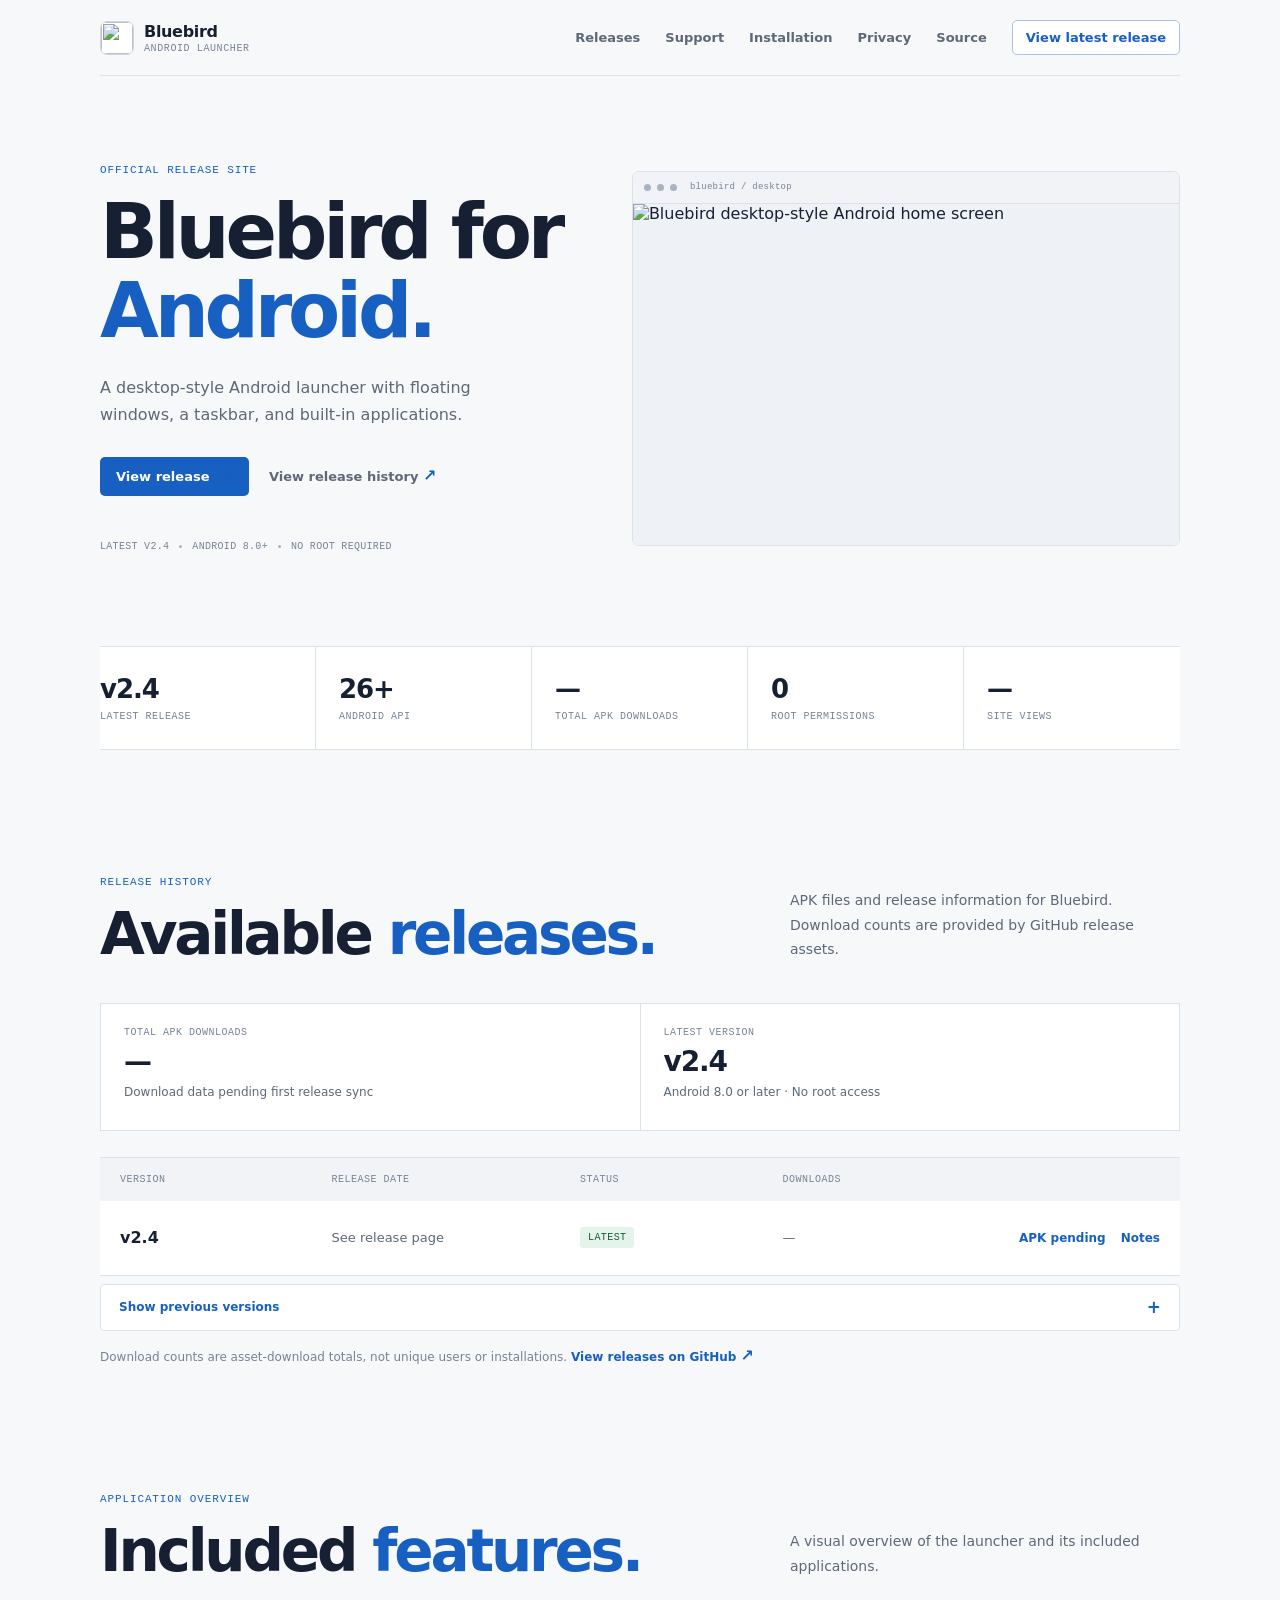
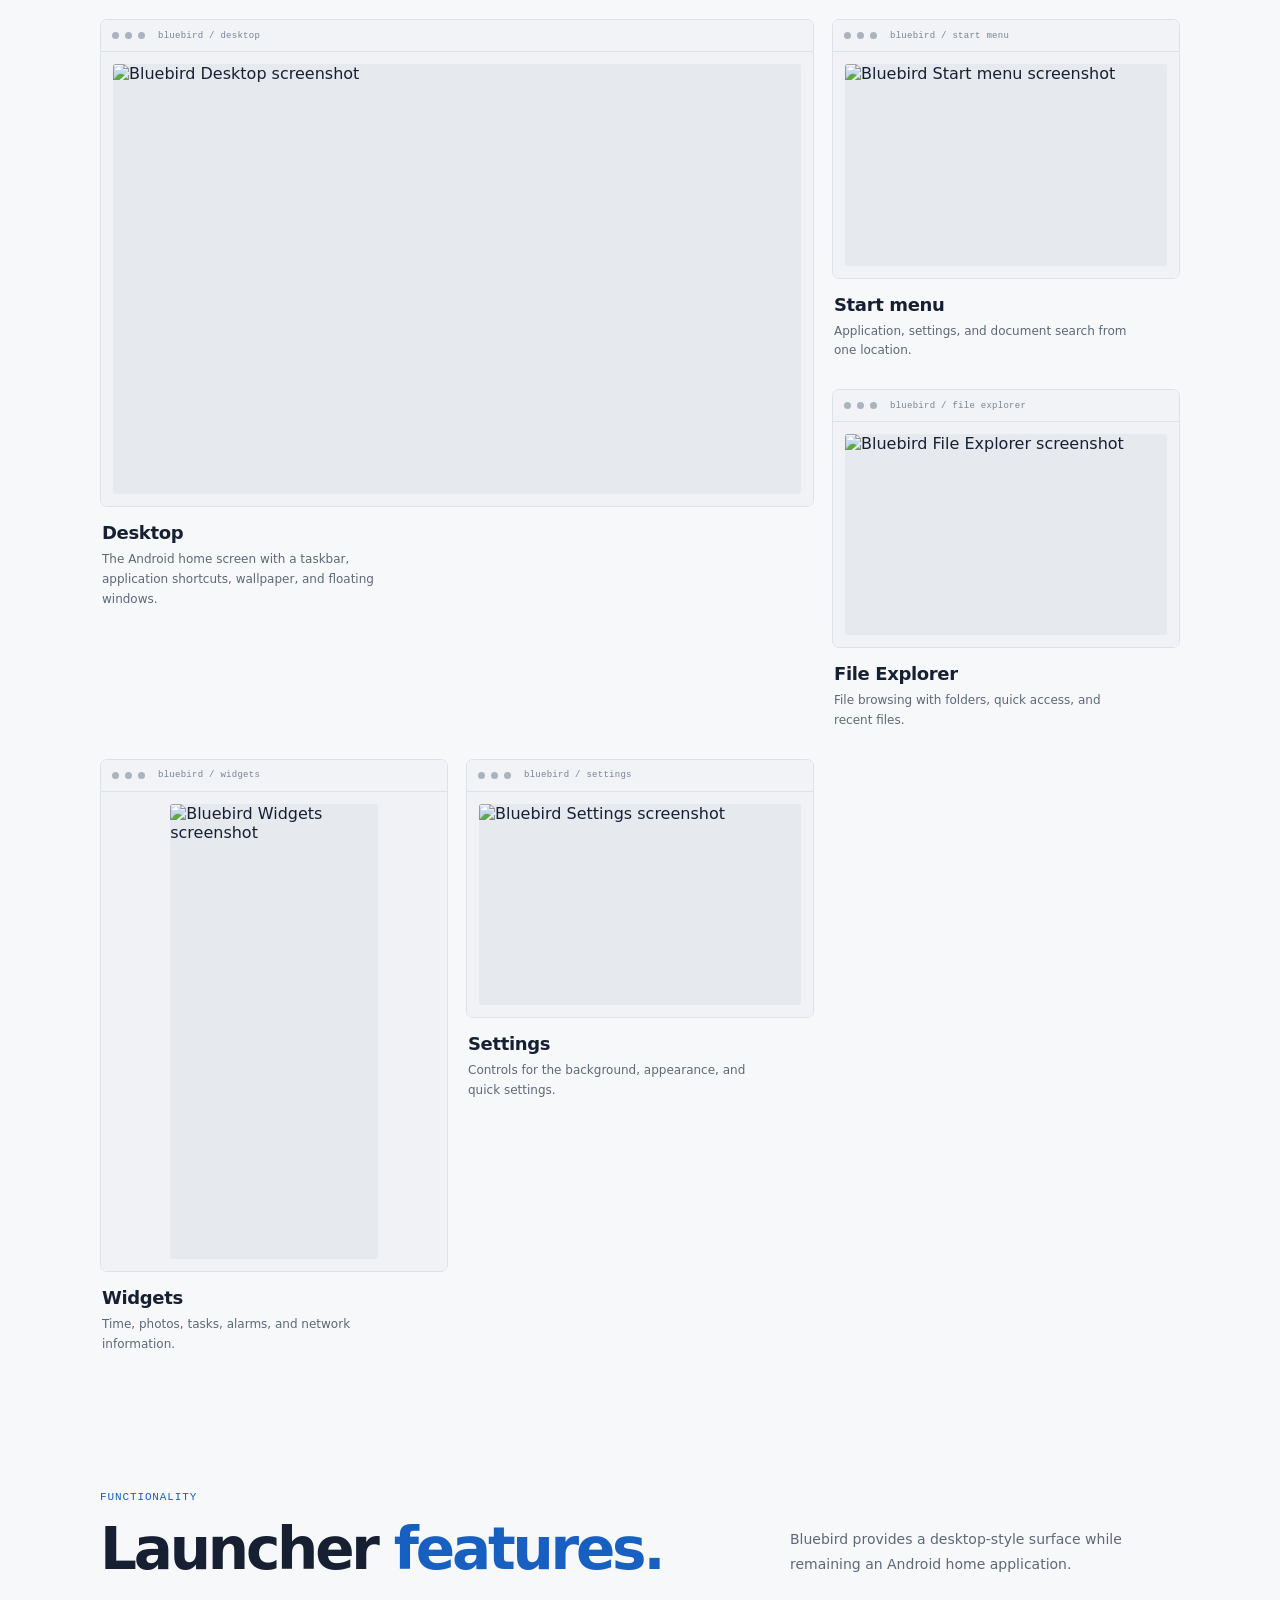
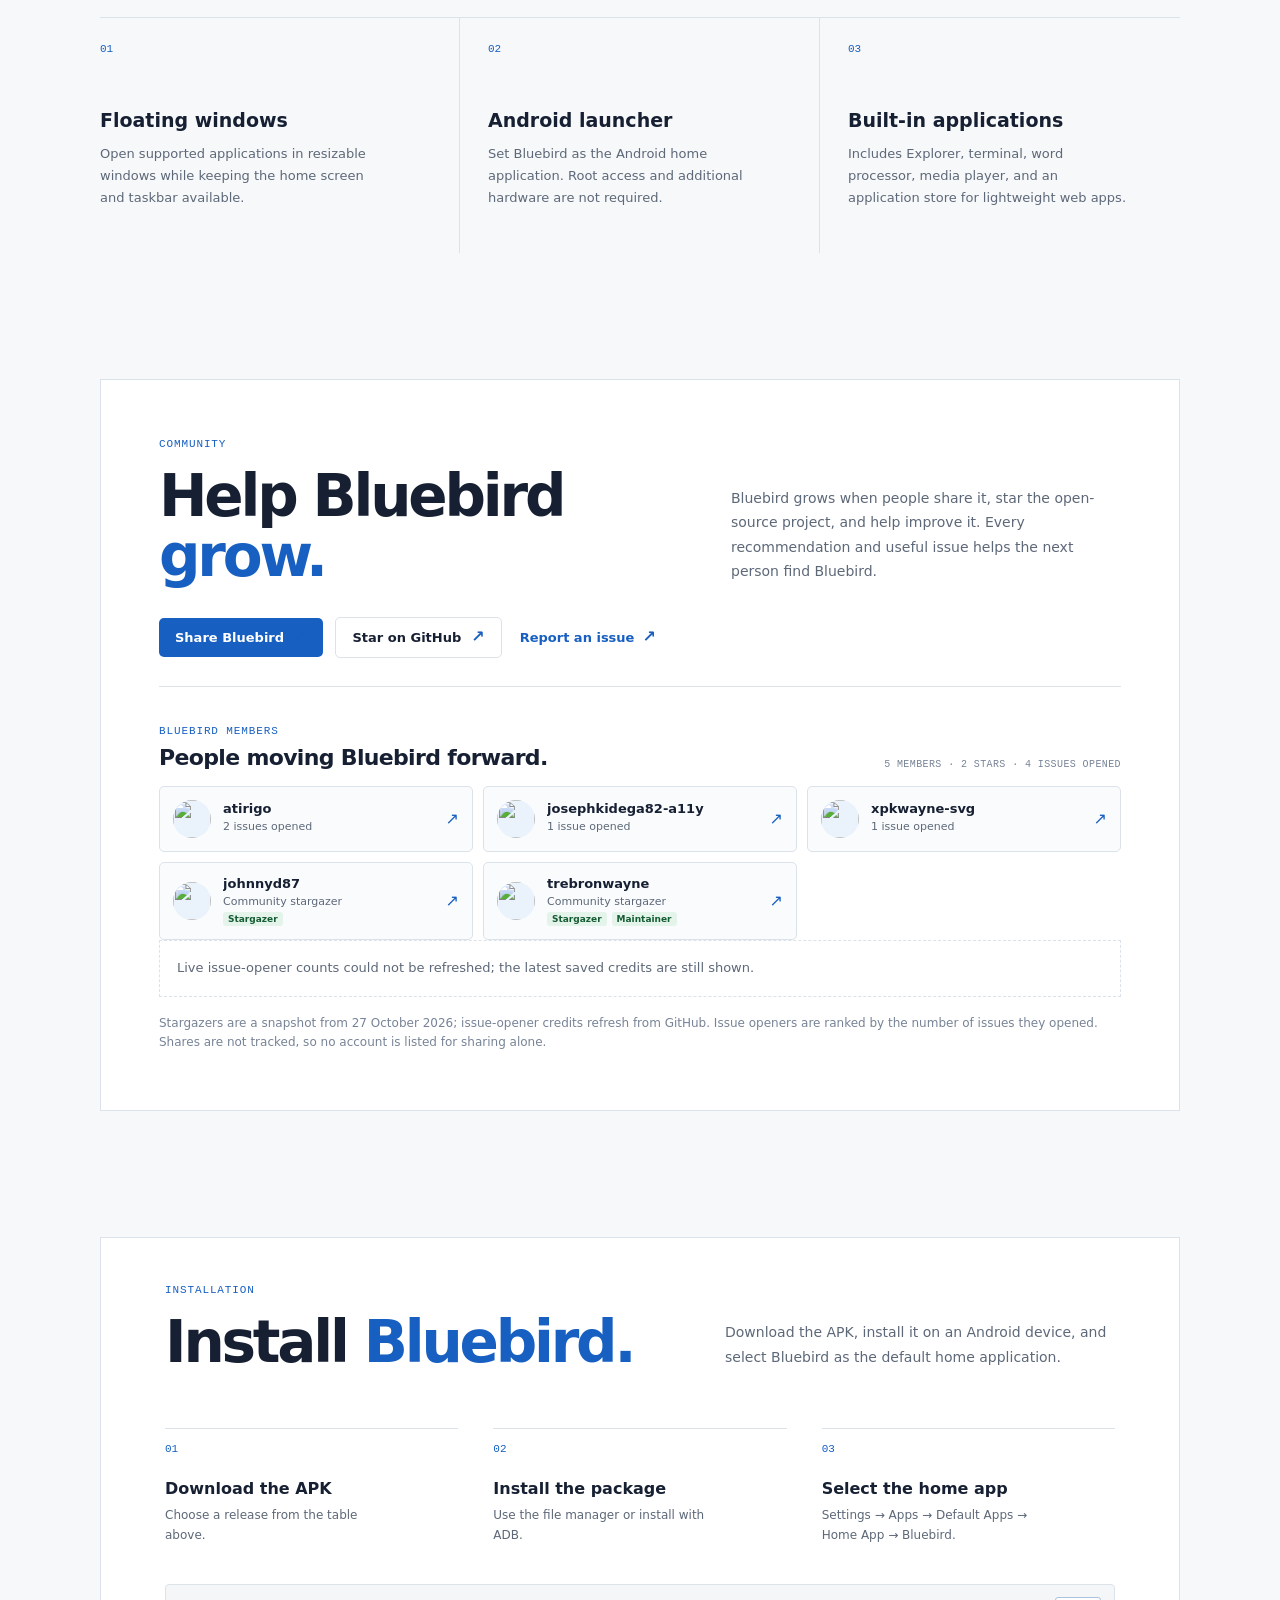
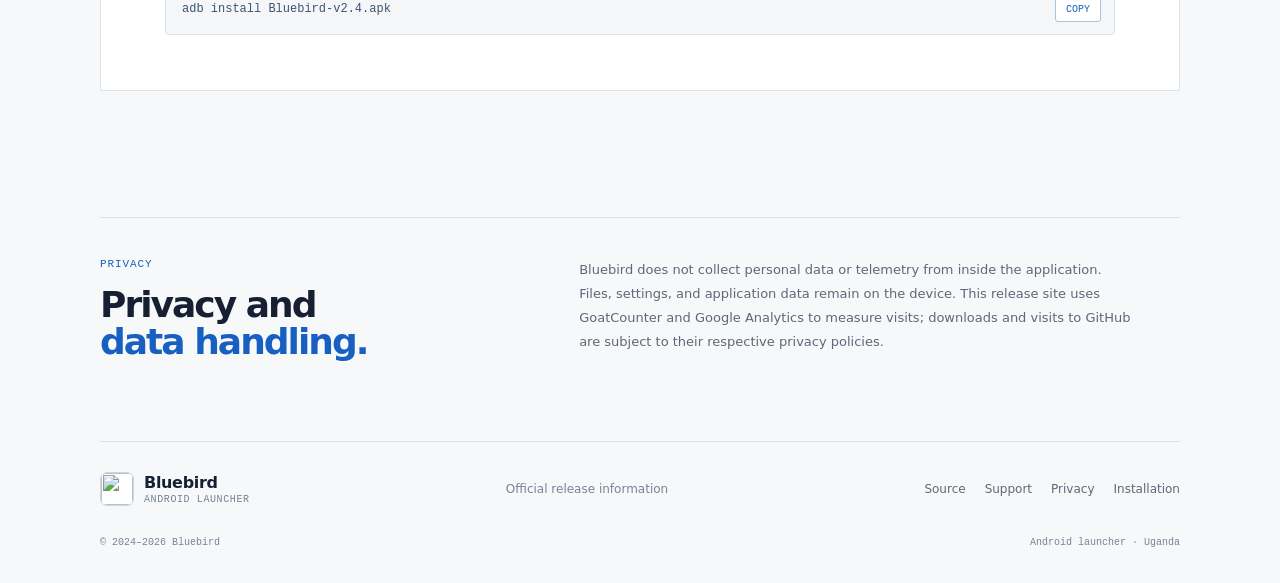
==== index.html @ 1ef55d04 "Deploy safe Bluebird supporter credits" ====
<!doctype html>
<html lang="en">
  <head>
    <meta charset="UTF-8" />
    <meta name="viewport" content="width=device-width, initial-scale=1.0" />
    <meta name="theme-color" content="#f7f8fa" />
    <meta name="description" content="Official Bluebird Android launcher release information, APK downloads, installation instructions, and privacy details." />
    <meta property="og:type" content="website" />
    <meta property="og:title" content="Bluebird — Android launcher releases" />
    <meta property="og:description" content="Official release information and APK downloads for the Bluebird Android launcher." />
    <meta property="og:image" content="https://trebronwayne.github.io/assets/img/screenshots/desktop.png" />
    <meta property="og:site_name" content="Bluebird" />
    <title>Bluebird — Android launcher releases</title>
    <link rel="icon" type="image/png" href="https://trebronwayne.github.io/assets/img/logo.png" />
    <script type="module" crossorigin src="./assets/index-BU9eiIUt.js"></script>
    <link rel="stylesheet" crossorigin href="./assets/index-DOnXM6bX.css">
  </head>
  <body>
    <div id="root"></div>
  </body>
</html>
---- assets/index-DOnXM6bX.css ----
:root{color-scheme:light;--ink: #172033;--muted: #5d6878;--muted-2: #778396;--blue: #175fc1;--blue-soft: #eaf2fc;--line: #dce2ea;--bg: #f7f8fa;--surface: #ffffff;font-family:Inter,ui-sans-serif,system-ui,-apple-system,BlinkMacSystemFont,Segoe UI,sans-serif;background:var(--bg);color:var(--ink);font-synthesis:none}*{box-sizing:border-box}html{scroll-behavior:smooth}body{margin:0;min-width:320px;background:var(--bg)}a{color:inherit;text-decoration:none}button{font:inherit}.site-shell{min-height:100vh;background:var(--bg)}.site-header{width:min(1080px,calc(100% - 48px));height:76px;margin:0 auto;display:flex;align-items:center;justify-content:space-between;border-bottom:1px solid var(--line)}.brand{display:inline-flex;align-items:center;gap:10px}.brand-mark{width:34px;height:34px;display:grid;place-items:center;border:1px solid #cbd7e6;border-radius:7px;background:var(--surface);overflow:hidden}.brand-mark img{width:100%;height:100%;object-fit:cover}.brand strong{display:block;font-size:16px;font-weight:700;letter-spacing:-.02em}.brand small{display:block;margin-top:2px;color:var(--muted-2);font:10px ui-monospace,SFMono-Regular,Menlo,monospace;letter-spacing:.06em;text-transform:uppercase}.site-nav{display:flex;align-items:center;gap:25px;color:var(--muted);font-size:13px;font-weight:600}.site-nav a:hover,.text-link:hover,.data-note a:hover,.release-actions a:hover,.footer-links a:hover{color:var(--blue)}.site-nav .nav-download{padding:9px 13px;border:1px solid #a9c2e0;border-radius:5px;color:var(--blue);background:var(--surface)}.menu-toggle{display:none;border:0;background:none;color:var(--ink)}.section,.section-compact{width:min(1080px,calc(100% - 48px));margin:0 auto}.hero{display:grid;grid-template-columns:.92fr 1.08fr;align-items:center;gap:65px;padding:88px 0 94px}.kicker{margin:0 0 16px;color:var(--blue);font:11px ui-monospace,SFMono-Regular,Menlo,monospace;letter-spacing:.08em;text-transform:uppercase}.hero h1,h2{margin:0;font-weight:700;letter-spacing:-.055em;line-height:1.04}.hero h1{max-width:520px;font-size:clamp(46px,6vw,76px)}.hero h1 span,h2 span{color:var(--blue)}.hero-lede{max-width:440px;margin:24px 0 29px;color:var(--muted);font-size:16px;line-height:1.7}.hero-actions{display:flex;align-items:center;gap:20px;flex-wrap:wrap}.button{display:inline-flex;gap:10px;align-items:center;justify-content:center;border-radius:5px;padding:12px 16px;font-size:13px;font-weight:700}.button-primary{color:#fff;background:var(--blue)}.button-primary:hover{background:#104c9d}.button-secondary{border:1px solid var(--line);background:var(--surface)}.button span,.text-link span,.release-actions span,.data-note span{color:var(--blue);font-size:16px;line-height:0}.text-link{color:var(--muted);font-size:13px;font-weight:600}.hero-meta{display:flex;align-items:center;flex-wrap:wrap;gap:10px;margin-top:45px;color:var(--muted-2);font:10px ui-monospace,SFMono-Regular,Menlo,monospace;letter-spacing:.03em;text-transform:uppercase}.hero-meta i{width:3px;height:3px;border-radius:50%;background:#a8b3c1}.hero-visual{min-width:0}.hero-frame,.screenshot-frame{position:relative;overflow:hidden;border:1px solid var(--line);border-radius:7px;background:var(--surface)}.hero-frame img{display:block;width:100%;height:auto;aspect-ratio:1024 / 640;object-fit:contain;background:#eef1f5}.window-bar{height:32px;display:flex;align-items:center;gap:6px;padding:0 11px;border-bottom:1px solid var(--line);background:#f1f3f6}.window-bar span{width:7px;height:7px;display:block;border-radius:50%;background:#aab4c1}.window-bar em{margin-left:7px;color:var(--muted-2);font:9px ui-monospace,SFMono-Regular,Menlo,monospace;font-style:normal;letter-spacing:.03em}.stats{display:grid;grid-template-columns:repeat(5,1fr);border-top:1px solid var(--line);border-bottom:1px solid var(--line);background:var(--surface)}.stats div{min-height:102px;display:flex;flex-direction:column;justify-content:center;gap:7px;padding:0 23px;border-right:1px solid var(--line)}.stats div:first-child{padding-left:0}.stats div:last-child{border-right:0}.stats strong{font-size:26px;font-weight:700;letter-spacing:-.04em}.stats span,.summary-label{color:var(--muted-2);font:10px ui-monospace,SFMono-Regular,Menlo,monospace;letter-spacing:.05em;text-transform:uppercase}.section-heading{display:flex;align-items:end;justify-content:space-between;gap:55px;margin-bottom:38px}.section-heading h2{font-size:clamp(38px,5vw,58px)}.section-intro{max-width:390px;margin:0 0 3px;color:var(--muted);line-height:1.75;font-size:14px}.release-section,.showcase,.features,.docs-section{padding-top:126px}.release-summary{display:grid;grid-template-columns:1fr 1fr;gap:1px;margin-bottom:26px;border:1px solid var(--line);background:var(--line)}.release-summary>div{display:flex;flex-direction:column;gap:7px;min-height:126px;padding:23px;background:var(--surface)}.release-summary strong{font-size:28px;font-weight:700;letter-spacing:-.04em}.summary-detail{color:var(--muted);font-size:12px}.release-table{border-top:1px solid var(--line);background:var(--surface)}.release-table-head,.release-row{display:grid;grid-template-columns:1.05fr 1.25fr 1fr .7fr 1.25fr;gap:18px;align-items:center;padding:0 20px}.release-table-head{min-height:43px;color:var(--muted-2);font:10px ui-monospace,SFMono-Regular,Menlo,monospace;letter-spacing:.05em;text-transform:uppercase;background:#f1f3f6}.release-row{min-height:75px;border-bottom:1px solid var(--line);font-size:13px}.release-row>span{color:var(--muted)}.release-row strong{font-size:16px}.status-latest,.status-previous{display:inline-block;padding:5px 8px;border-radius:3px;font:10px ui-monospace,SFMono-Regular,Menlo,monospace;font-weight:500;text-transform:uppercase;letter-spacing:.04em}.status-latest{color:#155b34;background:#e5f4ea}.status-previous{color:var(--muted);background:#eef0f3}.release-count{font-variant-numeric:tabular-nums}.release-actions{display:flex;justify-content:flex-end;gap:15px}.release-actions a{color:var(--blue);font-size:12px;font-weight:700}.data-note{margin:17px 0 0;color:var(--muted-2);font-size:12px;line-height:1.6}.data-note a{color:var(--blue);font-weight:600}.release-toggle{width:100%;display:flex;align-items:center;justify-content:space-between;margin-top:8px;padding:14px 18px;border:1px solid var(--line);border-radius:4px;color:var(--blue);background:var(--surface);font-size:12px;font-weight:700;cursor:pointer}.release-toggle:hover{border-color:#a9c2e0;background:#f8fbff}.release-toggle span{font-size:17px;line-height:1}.release-toggle:focus-visible,.support-actions :focus-visible,.member-card:focus-visible{outline:3px solid #9cc7fd;outline-offset:2px}.support-section{padding-top:126px}.support-panel{padding:clamp(24px,5vw,58px);border:1px solid var(--line);background:var(--surface)}.support-panel .section-heading{margin-bottom:30px}.support-actions{display:flex;align-items:center;flex-wrap:wrap;gap:12px;padding-bottom:28px;border-bottom:1px solid var(--line)}.support-actions button.button{border:0;cursor:pointer}.support-actions a.button-secondary{border:1px solid var(--line)}.support-issue-link{display:inline-flex;align-items:center;gap:8px;padding:12px 6px;color:var(--blue);font-size:13px;font-weight:700}.support-issue-link:hover{color:#104c9d}.support-issue-link span{font-size:16px;line-height:0}.support-feedback{margin:14px 0 0;color:var(--muted);font-size:13px;line-height:1.6}.member-heading{display:flex;align-items:end;justify-content:space-between;gap:20px;margin:38px 0 16px}.member-heading .kicker{margin-bottom:8px}.member-heading h3{margin:0;font-size:22px;letter-spacing:-.03em}.member-heading>p{margin:0;color:var(--muted-2);font:10px ui-monospace,SFMono-Regular,Menlo,monospace;letter-spacing:.04em;text-align:right;text-transform:uppercase}.member-grid{display:grid;grid-template-columns:repeat(3,minmax(0,1fr));gap:10px}.member-card{display:flex;align-items:center;gap:12px;min-width:0;padding:13px;border:1px solid var(--line);border-radius:5px;background:#fafbfd;transition:border-color .15s ease,background .15s ease}.member-card:hover{border-color:#a9c2e0;background:#f4f8fd}.member-card img{width:38px;height:38px;flex:0 0 auto;border-radius:50%;object-fit:cover;background:#eaf2fc}.member-copy{display:flex;flex:1;flex-direction:column;gap:4px;min-width:0}.member-copy strong{overflow:hidden;color:var(--ink);font-size:13px;text-overflow:ellipsis;white-space:nowrap}.member-copy>span:nth-child(2){color:var(--muted);font-size:11px}.member-badges{display:flex;flex-wrap:wrap;gap:5px}.member-badges b{padding:2px 5px;border-radius:3px;color:#155b34;background:#e5f4ea;font-size:9px;font-weight:600}.member-card>span:last-child{flex:0 0 auto;color:var(--blue);font-size:16px}.member-state{margin:0;padding:17px;border:1px dashed var(--line);color:var(--muted);font-size:13px;line-height:1.6}.showcase-grid{display:grid;grid-template-columns:repeat(12,1fr);gap:18px}.screenshot-card{grid-column:span 4;min-width:0}.screenshot-card.featured{grid-column:span 8;grid-row:span 2}.screenshot-frame .image-wrap{padding:12px;background:#f0f2f5}.screenshot-frame img{display:block;width:100%;height:auto;object-fit:contain;border-radius:3px;background:#e6e9ee}.screenshot-frame.landscape img,.screenshot-frame.wide img{aspect-ratio:16 / 10}.screenshot-frame.portrait .image-wrap{padding-left:20%;padding-right:20%}.screenshot-frame.portrait img{aspect-ratio:467 / 1024}.screenshot-copy{padding:15px 2px 10px}.screenshot-copy h3{margin:0 0 7px;font-size:18px;letter-spacing:-.02em}.screenshot-copy p{max-width:300px;margin:0;color:var(--muted);font-size:12px;line-height:1.65}.feature-grid{display:grid;grid-template-columns:repeat(3,1fr);border-top:1px solid var(--line)}.feature{min-height:235px;padding:25px 30px 25px 0;border-right:1px solid var(--line)}.feature:not(:first-child){padding-left:28px}.feature:last-child{border-right:0}.feature-number{display:block;margin-bottom:54px;color:var(--blue);font:11px ui-monospace,SFMono-Regular,Menlo,monospace}.feature h3{margin:0 0 12px;font-size:19px}.feature p{max-width:285px;margin:0;color:var(--muted);font-size:13px;line-height:1.7}.docs-panel{padding:46px clamp(22px,5vw,65px) 55px;border:1px solid var(--line);background:var(--surface)}.steps{display:grid;grid-template-columns:repeat(3,1fr);gap:35px;margin:56px 0 38px}.steps>div{border-top:1px solid var(--line);padding-top:14px}.steps b{display:block;margin-bottom:24px;color:var(--blue);font:11px ui-monospace,SFMono-Regular,Menlo,monospace}.steps strong{display:block;margin-bottom:8px;font-size:16px}.steps p{max-width:220px;margin:0;color:var(--muted);font-size:12px;line-height:1.65}.code-line{display:flex;align-items:center;justify-content:space-between;gap:15px;padding:12px 13px 12px 16px;border:1px solid var(--line);border-radius:4px;background:#f5f6f8;color:#3d536f;font:12px ui-monospace,SFMono-Regular,Menlo,monospace}.code-line button{cursor:pointer;border:1px solid #a9c2e0;border-radius:3px;padding:6px 10px;color:var(--blue);background:var(--surface);font:10px ui-monospace,SFMono-Regular,Menlo,monospace;text-transform:uppercase}.legal{display:grid;grid-template-columns:1fr 1.4fr;gap:50px;margin-top:126px;padding:40px 0 80px;border-top:1px solid var(--line)}.legal h2{font-size:36px}.legal>p{max-width:555px;margin:0;color:var(--muted);font-size:13px;line-height:1.85}.site-footer{width:min(1080px,calc(100% - 48px));margin:0 auto;padding:30px 0 26px;border-top:1px solid var(--line)}.footer-main{display:flex;align-items:center;justify-content:space-between;gap:25px}.footer-main>p{margin:0;color:var(--muted-2);font-size:12px}.footer-links{display:flex;gap:19px;color:var(--muted);font-size:12px}.footer-bottom{display:flex;justify-content:space-between;margin-top:31px;color:var(--muted-2);font:10px ui-monospace,SFMono-Regular,Menlo,monospace}@media(max-width:850px){.site-header,.section,.section-compact,.site-footer{width:min(100% - 34px,640px)}.site-header{height:68px}.menu-toggle{display:flex;flex-direction:column;gap:5px;padding:10px 0 10px 10px}.menu-toggle span{width:21px;height:1px;background:var(--ink)}.site-nav{display:none;position:absolute;top:59px;right:17px;left:17px;z-index:5;flex-direction:column;align-items:stretch;gap:0;padding:8px;border:1px solid var(--line);background:var(--surface);box-shadow:0 12px 30px #2031481f}.site-nav.open{display:flex}.site-nav a{padding:13px}.site-nav .nav-download{text-align:center}.hero{grid-template-columns:1fr;gap:48px;padding-top:68px}.hero-copy{max-width:600px}.stats{grid-template-columns:repeat(2,1fr)}.stats div:nth-child(2n){border-right:0}.stats div{min-height:86px;padding:0 15px}.stats div:first-child{padding-left:15px}.release-section,.showcase,.features,.docs-section,.support-section{padding-top:102px}.section-heading{display:block}.section-intro{margin-top:25px}.release-table{overflow-x:auto}.release-table-head,.release-row{min-width:720px}.showcase-grid{grid-template-columns:1fr 1fr}.screenshot-card,.screenshot-card.featured{grid-column:span 1;grid-row:auto}.screenshot-card.featured{grid-column:span 2}.feature-grid{grid-template-columns:1fr}.feature{min-height:0;padding:24px 0 30px;border-right:0;border-bottom:1px solid var(--line)}.feature:not(:first-child){padding-left:0}.feature-number{margin-bottom:26px}.release-summary{grid-template-columns:1fr}.member-grid{grid-template-columns:repeat(2,minmax(0,1fr))}.member-heading{align-items:flex-start;flex-direction:column}.member-heading>p{text-align:left}.steps{grid-template-columns:1fr;gap:24px;margin:43px 0 30px}.steps>div{display:grid;grid-template-columns:35px 1fr;column-gap:8px}.steps b{grid-row:span 2;margin:0}.steps p{grid-column:2}.legal{grid-template-columns:1fr;gap:25px;margin-top:102px}.footer-main{align-items:flex-start;flex-direction:column}.footer-links{margin-top:2px}.footer-bottom{gap:10px;flex-direction:column}}@media(max-width:480px){.hero h1{font-size:46px}.hero-meta{gap:7px;font-size:9px}.hero-meta i{margin:0 2px}.showcase-grid{display:block}.screenshot-card,.screenshot-card.featured{margin-bottom:35px}.section-heading h2{font-size:41px}.member-grid{grid-template-columns:1fr}.support-actions{align-items:stretch;flex-direction:column}.support-actions .button,.support-issue-link{width:100%;justify-content:center}.code-line{align-items:flex-start;flex-direction:column}.code-line button{align-self:flex-end}}
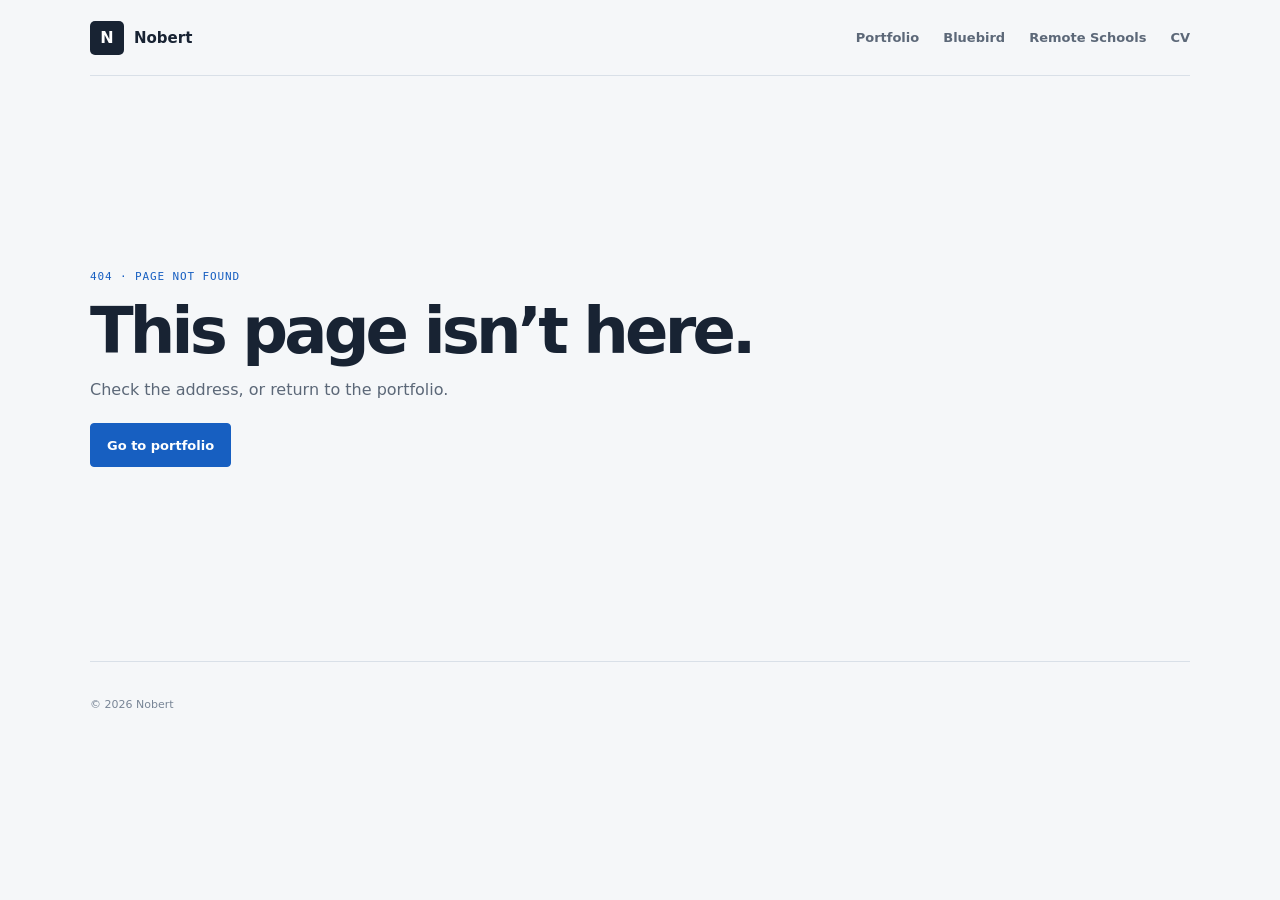
==== commit 83d00dcc: "Add portfolio and product routes" ====
--- a/index.html
+++ b/index.html
@@ -4,16 +4,17 @@
     <meta charset="UTF-8" />
     <meta name="viewport" content="width=device-width, initial-scale=1.0" />
     <meta name="theme-color" content="#f7f8fa" />
-    <meta name="description" content="Official Bluebird Android launcher release information, APK downloads, installation instructions, and privacy details." />
+    <meta name="description" content="Portfolio, CV, and selected software projects by Nobert." />
     <meta property="og:type" content="website" />
-    <meta property="og:title" content="Bluebird — Android launcher releases" />
-    <meta property="og:description" content="Official release information and APK downloads for the Bluebird Android launcher." />
-    <meta property="og:image" content="https://trebronwayne.github.io/assets/img/screenshots/desktop.png" />
-    <meta property="og:site_name" content="Bluebird" />
-    <title>Bluebird — Android launcher releases</title>
-    <link rel="icon" type="image/png" href="https://trebronwayne.github.io/assets/img/logo.png" />
-    <script type="module" crossorigin src="./assets/index-BU9eiIUt.js"></script>
-    <link rel="stylesheet" crossorigin href="./assets/index-DOnXM6bX.css">
+    <meta property="og:title" content="Nobert — Developer portfolio" />
+    <meta property="og:description" content="Selected software projects, skills, and CV for Nobert." />
+
+    <meta property="og:site_name" content="Nobert" />
+    <title>Nobert — Developer portfolio</title>
+    <link rel="icon" type="image/svg+xml" href="/favicon.svg" />
+    <script type="module" crossorigin src="/assets/index-D_QLtz5J.js"></script>
+    <link rel="stylesheet" crossorigin href="/assets/index-BqjU0lSX.css">
+    <link rel="canonical" href="https://trebronwayne.github.io/" />
   </head>
   <body>
     <div id="root"></div>
--- a/assets/index-BqjU0lSX.css
+++ b/assets/index-BqjU0lSX.css
@@ -0,0 +1 @@
+:root{color-scheme:light;--ink: #172033;--muted: #5d6878;--muted-2: #778396;--blue: #175fc1;--blue-soft: #eaf2fc;--line: #dce2ea;--bg: #f7f8fa;--surface: #ffffff;font-family:Inter,ui-sans-serif,system-ui,-apple-system,BlinkMacSystemFont,Segoe UI,sans-serif;background:var(--bg);color:var(--ink);font-synthesis:none}*{box-sizing:border-box}html{scroll-behavior:auto}body{margin:0;min-width:320px;background:var(--bg)}a{color:inherit;text-decoration:none}button{font:inherit}.site-shell{min-height:100vh;background:var(--bg)}.site-header{width:min(1080px,calc(100% - 48px));height:76px;margin:0 auto;display:flex;align-items:center;justify-content:space-between;border-bottom:1px solid var(--line)}.brand{display:inline-flex;align-items:center;gap:10px}.brand-mark{width:34px;height:34px;display:grid;place-items:center;border:1px solid #cbd7e6;border-radius:7px;background:var(--surface);overflow:hidden}.brand-mark img{width:100%;height:100%;object-fit:cover}.brand strong{display:block;font-size:16px;font-weight:700;letter-spacing:-.02em}.brand small{display:block;margin-top:2px;color:var(--muted-2);font:10px ui-monospace,SFMono-Regular,Menlo,monospace;letter-spacing:.06em;text-transform:uppercase}.site-nav{display:flex;align-items:center;gap:25px;color:var(--muted);font-size:13px;font-weight:600}.site-nav a:hover,.text-link:hover,.data-note a:hover,.release-actions a:hover,.footer-links a:hover{color:var(--blue)}.site-nav .nav-download{padding:9px 13px;border:1px solid #a9c2e0;border-radius:5px;color:var(--blue);background:var(--surface)}.menu-toggle{display:none;border:0;background:none;color:var(--ink)}.section,.section-compact{width:min(1080px,calc(100% - 48px));margin:0 auto}.hero{display:grid;grid-template-columns:.92fr 1.08fr;align-items:center;gap:65px;padding:88px 0 94px}.kicker{margin:0 0 16px;color:var(--blue);font:11px ui-monospace,SFMono-Regular,Menlo,monospace;letter-spacing:.08em;text-transform:uppercase}.hero h1,h2{margin:0;font-weight:700;letter-spacing:-.055em;line-height:1.04}.hero h1{max-width:520px;font-size:clamp(46px,6vw,76px)}.hero h1 span,h2 span{color:var(--blue)}.hero-lede{max-width:440px;margin:24px 0 29px;color:var(--muted);font-size:16px;line-height:1.7}.hero-actions{display:flex;align-items:center;gap:20px;flex-wrap:wrap}.button{display:inline-flex;gap:10px;align-items:center;justify-content:center;border-radius:5px;padding:12px 16px;font-size:13px;font-weight:700}.button-primary{color:#fff;background:var(--blue)}.button-primary:hover{background:#104c9d}.button-secondary{border:1px solid var(--line);background:var(--surface)}.button span,.text-link span,.release-actions span,.data-note span{color:var(--blue);font-size:16px;line-height:0}.text-link{color:var(--muted);font-size:13px;font-weight:600}.hero-meta{display:flex;align-items:center;flex-wrap:wrap;gap:10px;margin-top:45px;color:var(--muted-2);font:10px ui-monospace,SFMono-Regular,Menlo,monospace;letter-spacing:.03em;text-transform:uppercase}.hero-meta i{width:3px;height:3px;border-radius:50%;background:#a8b3c1}.hero-visual{min-width:0}.hero-frame,.screenshot-frame{position:relative;overflow:hidden;border:1px solid var(--line);border-radius:7px;background:var(--surface)}.hero-frame img{display:block;width:100%;height:auto;aspect-ratio:1024 / 640;object-fit:contain;background:#eef1f5}.window-bar{height:32px;display:flex;align-items:center;gap:6px;padding:0 11px;border-bottom:1px solid var(--line);background:#f1f3f6}.window-bar span{width:7px;height:7px;display:block;border-radius:50%;background:#aab4c1}.window-bar em{margin-left:7px;color:var(--muted-2);font:9px ui-monospace,SFMono-Regular,Menlo,monospace;font-style:normal;letter-spacing:.03em}.stats{display:grid;grid-template-columns:repeat(5,1fr);border-top:1px solid var(--line);border-bottom:1px solid var(--line);background:var(--surface)}.stats div{min-height:102px;display:flex;flex-direction:column;justify-content:center;gap:7px;padding:0 23px;border-right:1px solid var(--line)}.stats div:first-child{padding-left:0}.stats div:last-child{border-right:0}.stats strong{font-size:26px;font-weight:700;letter-spacing:-.04em}.stats span,.summary-label{color:var(--muted-2);font:10px ui-monospace,SFMono-Regular,Menlo,monospace;letter-spacing:.05em;text-transform:uppercase}.section-heading{display:flex;align-items:end;justify-content:space-between;gap:55px;margin-bottom:38px}.section-heading h2{font-size:clamp(38px,5vw,58px)}.section-intro{max-width:390px;margin:0 0 3px;color:var(--muted);line-height:1.75;font-size:14px}.release-section,.showcase,.features,.docs-section{padding-top:126px}.release-summary{display:grid;grid-template-columns:1fr 1fr;gap:1px;margin-bottom:26px;border:1px solid var(--line);background:var(--line)}.release-summary>div{display:flex;flex-direction:column;gap:7px;min-height:126px;padding:23px;background:var(--surface)}.release-summary strong{font-size:28px;font-weight:700;letter-spacing:-.04em}.summary-detail{color:var(--muted);font-size:12px}.release-table{border-top:1px solid var(--line);background:var(--surface)}.release-table-head,.release-row{display:grid;grid-template-columns:1.05fr 1.25fr 1fr .7fr 1.25fr;gap:18px;align-items:center;padding:0 20px}.release-table-head{min-height:43px;color:var(--muted-2);font:10px ui-monospace,SFMono-Regular,Menlo,monospace;letter-spacing:.05em;text-transform:uppercase;background:#f1f3f6}.release-row{min-height:75px;border-bottom:1px solid var(--line);font-size:13px}.release-row>span{color:var(--muted)}.release-row strong{font-size:16px}.status-latest,.status-previous{display:inline-block;padding:5px 8px;border-radius:3px;font:10px ui-monospace,SFMono-Regular,Menlo,monospace;font-weight:500;text-transform:uppercase;letter-spacing:.04em}.status-latest{color:#155b34;background:#e5f4ea}.status-previous{color:var(--muted);background:#eef0f3}.release-count{font-variant-numeric:tabular-nums}.release-actions{display:flex;justify-content:flex-end;gap:15px}.release-actions a{color:var(--blue);font-size:12px;font-weight:700}.data-note{margin:17px 0 0;color:var(--muted-2);font-size:12px;line-height:1.6}.data-note a{color:var(--blue);font-weight:600}.release-toggle{width:100%;display:flex;align-items:center;justify-content:space-between;margin-top:8px;padding:14px 18px;border:1px solid var(--line);border-radius:4px;color:var(--blue);background:var(--surface);font-size:12px;font-weight:700;cursor:pointer}.release-toggle:hover{border-color:#a9c2e0;background:#f8fbff}.release-toggle span{font-size:17px;line-height:1}.release-toggle:focus-visible,.support-actions :focus-visible,.member-card:focus-visible{outline:3px solid #9cc7fd;outline-offset:2px}.support-section{padding-top:126px}.support-panel{padding:clamp(24px,5vw,58px);border:1px solid var(--line);background:var(--surface)}.support-panel .section-heading{margin-bottom:30px}.support-actions{display:flex;align-items:center;flex-wrap:wrap;gap:12px;padding-bottom:28px;border-bottom:1px solid var(--line)}.support-actions button.button{border:0;cursor:pointer}.support-actions a.button-secondary{border:1px solid var(--line)}.support-issue-link{display:inline-flex;align-items:center;gap:8px;padding:12px 6px;color:var(--blue);font-size:13px;font-weight:700}.support-issue-link:hover{color:#104c9d}.support-issue-link span{font-size:16px;line-height:0}.support-feedback{margin:14px 0 0;color:var(--muted);font-size:13px;line-height:1.6}.member-heading{display:flex;align-items:end;justify-content:space-between;gap:20px;margin:38px 0 16px}.member-heading .kicker{margin-bottom:8px}.member-heading h3{margin:0;font-size:22px;letter-spacing:-.03em}.member-heading>p{margin:0;color:var(--muted-2);font:10px ui-monospace,SFMono-Regular,Menlo,monospace;letter-spacing:.04em;text-align:right;text-transform:uppercase}.member-grid{display:grid;grid-template-columns:repeat(3,minmax(0,1fr));gap:10px}.member-card{display:flex;align-items:center;gap:12px;min-width:0;padding:13px;border:1px solid var(--line);border-radius:5px;background:#fafbfd}.member-card:hover{border-color:#a9c2e0;background:#f4f8fd}.member-card img{width:38px;height:38px;flex:0 0 auto;border-radius:50%;object-fit:cover;background:#eaf2fc}.member-copy{display:flex;flex:1;flex-direction:column;gap:4px;min-width:0}.member-copy strong{overflow:hidden;color:var(--ink);font-size:13px;text-overflow:ellipsis;white-space:nowrap}.member-copy>span:nth-child(2){color:var(--muted);font-size:11px}.member-badges{display:flex;flex-wrap:wrap;gap:5px}.member-badges b{padding:2px 5px;border-radius:3px;color:#155b34;background:#e5f4ea;font-size:9px;font-weight:600}.member-card>span:last-child{flex:0 0 auto;color:var(--blue);font-size:16px}.member-state{margin:0;padding:17px;border:1px dashed var(--line);color:var(--muted);font-size:13px;line-height:1.6}.showcase-grid{display:grid;grid-template-columns:repeat(12,1fr);gap:18px}.screenshot-card{grid-column:span 4;min-width:0}.screenshot-card.featured{grid-column:span 8;grid-row:span 2}.screenshot-frame .image-wrap{padding:12px;background:#f0f2f5}.screenshot-frame img{display:block;width:100%;height:auto;object-fit:contain;border-radius:3px;background:#e6e9ee}.screenshot-frame.landscape img,.screenshot-frame.wide img{aspect-ratio:16 / 10}.screenshot-frame.portrait .image-wrap{padding-left:20%;padding-right:20%}.screenshot-frame.portrait img{aspect-ratio:467 / 1024}.screenshot-copy{padding:15px 2px 10px}.screenshot-copy h3{margin:0 0 7px;font-size:18px;letter-spacing:-.02em}.screenshot-copy p{max-width:300px;margin:0;color:var(--muted);font-size:12px;line-height:1.65}.feature-grid{display:grid;grid-template-columns:repeat(3,1fr);border-top:1px solid var(--line)}.feature{min-height:235px;padding:25px 30px 25px 0;border-right:1px solid var(--line)}.feature:not(:first-child){padding-left:28px}.feature:last-child{border-right:0}.feature-number{display:block;margin-bottom:54px;color:var(--blue);font:11px ui-monospace,SFMono-Regular,Menlo,monospace}.feature h3{margin:0 0 12px;font-size:19px}.feature p{max-width:285px;margin:0;color:var(--muted);font-size:13px;line-height:1.7}.docs-panel{padding:46px clamp(22px,5vw,65px) 55px;border:1px solid var(--line);background:var(--surface)}.steps{display:grid;grid-template-columns:repeat(3,1fr);gap:35px;margin:56px 0 38px}.steps>div{border-top:1px solid var(--line);padding-top:14px}.steps b{display:block;margin-bottom:24px;color:var(--blue);font:11px ui-monospace,SFMono-Regular,Menlo,monospace}.steps strong{display:block;margin-bottom:8px;font-size:16px}.steps p{max-width:220px;margin:0;color:var(--muted);font-size:12px;line-height:1.65}.steps p a{color:var(--blue);font-weight:600}.code-line{display:flex;align-items:center;justify-content:space-between;gap:15px;padding:12px 13px 12px 16px;border:1px solid var(--line);border-radius:4px;background:#f5f6f8;color:#3d536f;font:12px ui-monospace,SFMono-Regular,Menlo,monospace}.code-line button{cursor:pointer;border:1px solid #a9c2e0;border-radius:3px;padding:6px 10px;color:var(--blue);background:var(--surface);font:10px ui-monospace,SFMono-Regular,Menlo,monospace;text-transform:uppercase}.legal{display:grid;grid-template-columns:1fr 1.4fr;gap:50px;margin-top:126px;padding:40px 0 80px;border-top:1px solid var(--line)}.legal h2{font-size:36px}.legal>p{max-width:555px;margin:0;color:var(--muted);font-size:13px;line-height:1.85}.site-footer{width:min(1080px,calc(100% - 48px));margin:0 auto;padding:30px 0 26px;border-top:1px solid var(--line)}.footer-main{display:flex;align-items:center;justify-content:space-between;gap:25px}.footer-main>p{margin:0;color:var(--muted-2);font-size:12px}.footer-links{display:flex;gap:19px;color:var(--muted);font-size:12px}.footer-bottom{display:flex;justify-content:space-between;margin-top:31px;color:var(--muted-2);font:10px ui-monospace,SFMono-Regular,Menlo,monospace}@media(max-width:850px){.site-header,.section,.section-compact,.site-footer{width:min(100% - 34px,640px)}.site-header{height:68px}.menu-toggle{display:flex;flex-direction:column;gap:5px;padding:10px 0 10px 10px}.menu-toggle span{width:21px;height:1px;background:var(--ink)}.site-nav{display:none;position:absolute;top:59px;right:17px;left:17px;z-index:5;flex-direction:column;align-items:stretch;gap:0;padding:8px;border:1px solid var(--line);background:var(--surface);box-shadow:0 12px 30px #2031481f}.site-nav.open{display:flex}.site-nav a{padding:13px}.site-nav .nav-download{text-align:center}.hero{grid-template-columns:1fr;gap:48px;padding-top:68px}.hero-copy{max-width:600px}.stats{grid-template-columns:repeat(2,1fr)}.stats div:nth-child(2n){border-right:0}.stats div{min-height:86px;padding:0 15px}.stats div:first-child{padding-left:15px}.release-section,.showcase,.features,.docs-section,.support-section{padding-top:102px}.section-heading{display:block}.section-intro{margin-top:25px}.release-table{overflow-x:auto}.release-table-head,.release-row{min-width:720px}.showcase-grid{grid-template-columns:1fr 1fr}.screenshot-card,.screenshot-card.featured{grid-column:span 1;grid-row:auto}.screenshot-card.featured{grid-column:span 2}.feature-grid{grid-template-columns:1fr}.feature{min-height:0;padding:24px 0 30px;border-right:0;border-bottom:1px solid var(--line)}.feature:not(:first-child){padding-left:0}.feature-number{margin-bottom:26px}.release-summary{grid-template-columns:1fr}.member-grid{grid-template-columns:repeat(2,minmax(0,1fr))}.member-heading{align-items:flex-start;flex-direction:column}.member-heading>p{text-align:left}.steps{grid-template-columns:1fr;gap:24px;margin:43px 0 30px}.steps>div{display:grid;grid-template-columns:35px 1fr;column-gap:8px}.steps b{grid-row:span 2;margin:0}.steps p{grid-column:2}.legal{grid-template-columns:1fr;gap:25px;margin-top:102px}.footer-main{align-items:flex-start;flex-direction:column}.footer-links{margin-top:2px}.footer-bottom{gap:10px;flex-direction:column}}@media(max-width:480px){.hero h1{font-size:46px}.hero-meta{gap:7px;font-size:9px}.hero-meta i{margin:0 2px}.showcase-grid{display:block}.screenshot-card,.screenshot-card.featured{margin-bottom:35px}.section-heading h2{font-size:41px}.member-grid{grid-template-columns:1fr}.support-actions{align-items:stretch;flex-direction:column}.support-actions .button,.support-issue-link{width:100%;justify-content:center}.code-line{align-items:flex-start;flex-direction:column}.code-line button{align-self:flex-end}}.bluebird-latest{display:flex;align-items:center;justify-content:space-between;gap:35px;padding-top:52px;padding-bottom:52px;border-bottom:1px solid var(--line)}.bluebird-latest h2{font-size:clamp(32px,4vw,44px)}.bluebird-latest .section-intro{margin-top:14px}.bluebird-latest-actions{display:flex;align-items:center;gap:20px;flex-wrap:wrap}.bluebird-skeleton{display:inline-block;width:74px;height:17px;border-radius:3px;background:#e5eaf0;vertical-align:middle}.portfolio-shell{--pf-ink: #182333;--pf-muted: #5c6878;--pf-faint: #788596;--pf-line: #d9e0e8;--pf-paper: #ffffff;--pf-ground: #f5f7f9;--pf-accent: #175fc1;min-height:100vh;background:var(--pf-ground);color:var(--pf-ink)}.portfolio-header,.portfolio-footer{width:min(1100px,calc(100% - 48px));margin:0 auto}.portfolio-header{min-height:76px;display:flex;align-items:center;justify-content:space-between;gap:24px;border-bottom:1px solid var(--pf-line)}.portfolio-brand{display:inline-flex;align-items:center;gap:10px;color:var(--pf-ink);font-size:15px;font-weight:700}.portfolio-brand-mark{width:34px;height:34px;display:grid;place-items:center;border-radius:5px;background:var(--pf-ink);color:#fff;font-size:16px;font-weight:700}.portfolio-nav{display:flex;align-items:center;gap:24px}.portfolio-nav a{color:var(--pf-muted);font-size:13px;font-weight:600}.portfolio-nav a:hover,.portfolio-footer a:hover,.portfolio-about-copy a:hover,.cv-links a:hover{color:var(--pf-accent)}.portfolio-main,.cv-page{width:min(1100px,calc(100% - 48px));margin:0 auto}.portfolio-hero{display:grid;grid-template-columns:minmax(0,1.4fr) minmax(280px,.6fr);gap:70px;align-items:center;min-height:560px;padding:70px 0 84px}.portfolio-eyebrow,.note-label{margin:0 0 15px;color:var(--pf-accent);font:11px ui-monospace,SFMono-Regular,Menlo,monospace;letter-spacing:.08em;text-transform:uppercase}.portfolio-hero h1,.not-found h1{margin:0;font-size:clamp(48px,7vw,82px);font-weight:700;letter-spacing:-.06em;line-height:1.04}.portfolio-hero h1 span{color:var(--pf-accent)}.portfolio-lede{max-width:610px;margin:24px 0 28px;color:var(--pf-muted);font-size:17px;line-height:1.75}.portfolio-actions{display:flex;align-items:center;flex-wrap:wrap;gap:20px}.portfolio-button{min-height:44px;display:inline-flex;align-items:center;justify-content:center;gap:9px;padding:0 16px;border:1px solid var(--pf-line);border-radius:4px;color:var(--pf-ink);background:var(--pf-paper);font-size:13px;font-weight:700;cursor:pointer}.portfolio-button-primary{border-color:var(--pf-accent);color:#fff;background:var(--pf-accent)}.portfolio-button-secondary{background:transparent}.portfolio-button:hover{border-color:var(--pf-accent)}.portfolio-button-primary:hover{color:#fff;background:#104c9d}.portfolio-text-link,.portfolio-about-copy a,.portfolio-hero-note a{color:var(--pf-accent);font-size:13px;font-weight:700}.portfolio-meta{display:flex;gap:9px 20px;flex-wrap:wrap;margin-top:44px;color:var(--pf-faint);font:10px ui-monospace,SFMono-Regular,Menlo,monospace;letter-spacing:.04em;text-transform:uppercase}.portfolio-hero-note{padding:26px;border:1px solid var(--pf-line);background:var(--pf-paper)}.portfolio-hero-note h2{margin:0 0 14px;font-size:23px;letter-spacing:-.035em;line-height:1.25}.portfolio-hero-note p,.portfolio-section-heading>p{margin:0 0 17px;color:var(--pf-muted);font-size:13px;line-height:1.75}.portfolio-hero-note a{display:inline-flex;align-items:center;gap:8px}.portfolio-section{padding:82px 0;border-top:1px solid var(--pf-line)}.portfolio-about{display:grid;grid-template-columns:.9fr 1.1fr;gap:70px}.portfolio-section h2,.portfolio-cta h2,.remote-content-grid h2,.remote-project-link h2{margin:0;font-size:clamp(32px,4vw,45px);letter-spacing:-.05em;line-height:1.12}.portfolio-about-copy{max-width:610px}.portfolio-about-copy p{margin:0 0 22px;color:var(--pf-muted);font-size:16px;line-height:1.85}.portfolio-section-heading{display:flex;align-items:end;justify-content:space-between;gap:35px;margin-bottom:30px}.portfolio-section-heading>p{max-width:380px;margin:0 0 3px}.project-grid{display:grid;grid-template-columns:repeat(2,minmax(0,1fr));gap:14px}.project-card{min-height:230px;display:flex;flex-direction:column;padding:23px;border:1px solid var(--pf-line);color:var(--pf-ink);background:var(--pf-paper)}.project-card:hover{border-color:#a9c2e0}.project-card-top{display:flex;align-items:center;justify-content:space-between;gap:12px}.project-index{color:var(--pf-accent);font:11px ui-monospace,SFMono-Regular,Menlo,monospace}.project-type{color:var(--pf-faint);font-size:11px;text-transform:uppercase;letter-spacing:.04em}.project-card h3{margin:28px 0 8px;font-size:21px;letter-spacing:-.03em}.project-card p{max-width:450px;margin:0 0 16px;color:var(--pf-muted);font-size:13px;line-height:1.7}.project-tags,.skills-list,.cv-skills{display:flex;flex-wrap:wrap;gap:7px}.project-tags span,.skills-list span,.cv-skills span{padding:6px 9px;border:1px solid var(--pf-line);border-radius:3px;color:var(--pf-muted);background:#fafbfd;font-size:10px;font-weight:600}.project-card-link{display:inline-flex;align-items:center;gap:7px;margin-top:auto;padding-top:19px;color:var(--pf-accent);font-size:12px;font-weight:700}.skills-section{padding-bottom:88px}.skills-list{gap:9px}.skills-list span{padding:9px 12px;font-size:12px}.portfolio-cta,.remote-project-link{display:flex;align-items:center;justify-content:space-between;gap:24px;margin:0 0 90px;padding:29px;border:1px solid var(--pf-line);background:var(--pf-paper)}.portfolio-footer{min-height:86px;display:flex;align-items:center;justify-content:space-between;gap:18px;border-top:1px solid var(--pf-line);color:var(--pf-faint);font-size:11px}.portfolio-footer a{color:var(--pf-ink);font-weight:700}.portfolio-footer-brand{color:var(--pf-ink)}.not-found{min-height:65vh;display:flex;flex-direction:column;justify-content:center;align-items:flex-start}.not-found h1{font-size:clamp(42px,6vw,64px)}.not-found p:not(.portfolio-eyebrow){margin:16px 0 24px;color:var(--pf-muted)}.cv-page{max-width:850px;padding:55px 0 90px}.cv-topline{display:flex;align-items:center;justify-content:space-between;gap:18px;padding-bottom:22px;border-bottom:1px solid var(--pf-line)}.cv-topline .portfolio-eyebrow{margin:0}.cv-intro{display:grid;grid-template-columns:1fr 1.05fr;align-items:end;gap:40px;padding:42px 0 35px;border-bottom:1px solid var(--pf-line)}.cv-intro h1{margin:0;font-size:clamp(42px,6vw,66px);letter-spacing:-.06em}.cv-role{margin:10px 0 0;color:var(--pf-muted);font-size:14px}.cv-summary{margin:0;color:var(--pf-muted);font-size:14px;line-height:1.8}.cv-section{padding:32px 0;border-bottom:1px solid var(--pf-line)}.cv-section h2{margin:0 0 19px;font-size:19px;letter-spacing:-.02em}.cv-project{display:grid;grid-template-columns:1fr auto;gap:20px;padding:17px 0;border-top:1px solid var(--pf-line)}.cv-project h3{margin:0 0 7px;font-size:15px}.cv-project h3 a{color:var(--pf-ink)}.cv-project h3 a:hover{color:var(--pf-accent)}.cv-project p{max-width:550px;margin:0;color:var(--pf-muted);font-size:12px;line-height:1.7}.cv-project>span{color:var(--pf-faint);font-size:11px;text-align:right}.cv-links{display:flex;align-items:center;gap:22px;flex-wrap:wrap}.cv-links h2{width:100%;margin-bottom:0}.cv-links a{color:var(--pf-accent);font-size:12px;font-weight:600}.remote-main{padding-bottom:1px}.remote-hero{display:grid;grid-template-columns:minmax(0,1.4fr) minmax(280px,.6fr);gap:65px;align-items:center;min-height:520px;padding:70px 0 80px}.remote-hero h1{margin:0;font-size:clamp(48px,7vw,78px);letter-spacing:-.06em;line-height:1.04}.remote-hero h1 span{color:var(--pf-accent)}.remote-summary{padding:26px;border:1px solid var(--pf-line);background:var(--pf-paper)}.remote-summary h2{margin:0 0 14px;font-size:23px;letter-spacing:-.035em;line-height:1.25}.remote-summary p{margin:0;color:var(--pf-muted);font-size:13px;line-height:1.75}.remote-content-grid{display:grid;grid-template-columns:repeat(3,minmax(0,1fr));gap:18px;padding:33px 0 76px;border-top:1px solid var(--pf-line)}.remote-content-grid article{padding:23px;border:1px solid var(--pf-line);background:var(--pf-paper)}.remote-content-grid h2{margin-bottom:12px;font-size:21px;letter-spacing:-.035em}.remote-content-grid article p:last-child{margin:0;color:var(--pf-muted);font-size:12px;line-height:1.75}.remote-download-section{padding:68px 0 78px;border-top:1px solid var(--pf-line)}.remote-release-card{padding:24px;border:1px solid var(--pf-line);background:var(--pf-paper)}.remote-release-heading{display:flex;align-items:end;justify-content:space-between;gap:18px;margin-bottom:20px}.remote-release-heading .note-label{margin-bottom:7px}.remote-release-heading h3{margin:0;font-size:22px;letter-spacing:-.03em}.release-date{color:var(--pf-faint);font-size:12px}.download-options{display:grid;grid-template-columns:1fr 1fr;gap:10px}.download-option{min-height:75px;display:flex;align-items:center;justify-content:space-between;gap:15px;padding:14px;border:1px solid var(--pf-line);color:var(--pf-ink);background:#fbfcfd}.download-option:hover{border-color:#a9c2e0}.download-option span{min-width:0;display:flex;flex-direction:column;gap:5px}.download-option strong{font-size:13px}.download-option small{overflow:hidden;color:var(--pf-faint);font-size:10px;text-overflow:ellipsis}.download-option b{flex:0 0 auto;color:var(--pf-accent);font-size:11px}.download-option.unavailable{color:var(--pf-faint);background:#f5f6f8}.download-option.unavailable b{color:var(--pf-faint)}.download-skeletons{display:grid;grid-template-columns:1fr 1fr;gap:10px}.skeleton-block{height:75px;border:1px solid #e1e6ec;background:#f1f3f6}.release-message{padding:18px;border:1px solid var(--pf-line);color:var(--pf-muted);background:#fbfcfd}.release-message p{margin:0 0 10px;font-size:13px;line-height:1.7}.release-message span,.release-message a,.remote-release-note a{color:var(--pf-accent);font-size:12px;font-weight:600}.remote-release-note{margin:13px 0 0}.remote-project-link{margin-top:12px}@media(max-width:850px){.portfolio-header,.portfolio-footer,.portfolio-main,.cv-page{width:min(100% - 34px,640px)}.portfolio-header{min-height:68px}.portfolio-nav{gap:14px}.portfolio-nav a{font-size:11px}.portfolio-hero,.remote-hero{grid-template-columns:1fr;gap:35px;min-height:0;padding:64px 0}.portfolio-hero-note,.remote-summary{max-width:480px}.portfolio-about{grid-template-columns:1fr;gap:22px}.portfolio-section{padding:64px 0}.portfolio-section-heading{display:block}.portfolio-section-heading>p{margin-top:14px}.remote-content-grid{grid-template-columns:1fr;padding:28px 0 60px}.portfolio-footer{flex-wrap:wrap;padding:20px 0}}@media(max-width:560px){.portfolio-header,.portfolio-footer,.portfolio-main,.cv-page{width:min(100% - 30px,480px)}.portfolio-nav{gap:10px}.portfolio-nav a{font-size:10px}.portfolio-brand{gap:7px;font-size:13px}.portfolio-brand-mark{width:30px;height:30px}.portfolio-hero h1,.remote-hero h1{font-size:48px}.portfolio-lede{font-size:15px}.project-grid,.download-options,.download-skeletons{grid-template-columns:1fr}.portfolio-cta,.remote-project-link{align-items:flex-start;flex-direction:column;margin-bottom:65px;padding:22px}.cv-topline{align-items:flex-start;flex-direction:column}.cv-intro{grid-template-columns:1fr;gap:20px}.cv-project{grid-template-columns:1fr;gap:8px}.cv-project>span{text-align:left}.remote-release-heading{align-items:flex-start;flex-direction:column}.download-option{min-height:68px}}@media(prefers-reduced-motion:reduce){*,*:before,*:after{scroll-behavior:auto!important}}@media print{body,.portfolio-shell{background:#fff!important;color:#111!important}.portfolio-header,.portfolio-footer,.no-print{display:none!important}.cv-page{width:100%;max-width:none;padding:0}.cv-project{break-inside:avoid}.cv-section,.cv-intro{border-color:#bbb}.cv-skills span{background:#fff}a{color:#111!important;text-decoration:none!important}}
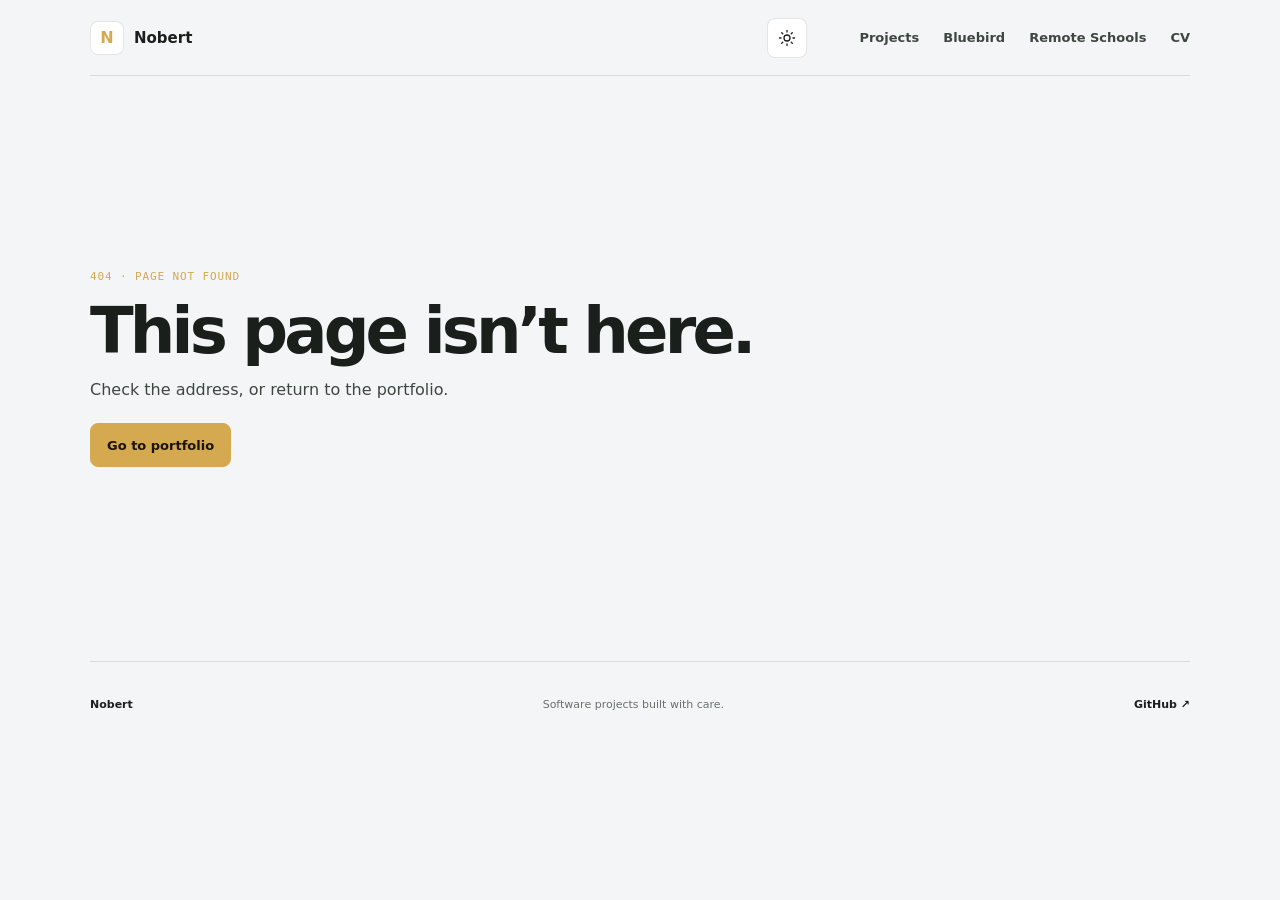
==== commit e79f9ace: "Apply Fluent gold theme and isolate Remote Schools" ====
--- a/index.html
+++ b/index.html
@@ -3,17 +3,32 @@
   <head>
     <meta charset="UTF-8" />
     <meta name="viewport" content="width=device-width, initial-scale=1.0" />
-    <meta name="theme-color" content="#f7f8fa" />
+    <meta name="theme-color" content="#0b0c0e" />
     <meta name="description" content="Portfolio, CV, and selected software projects by Nobert." />
     <meta property="og:type" content="website" />
     <meta property="og:title" content="Nobert — Developer portfolio" />
-    <meta property="og:description" content="Selected software projects, skills, and CV for Nobert." />
+    <meta property="og:description" content="Portfolio, CV, and selected software projects by Nobert." />
 
     <meta property="og:site_name" content="Nobert" />
     <title>Nobert — Developer portfolio</title>
     <link rel="icon" type="image/svg+xml" href="/favicon.svg" />
-    <script type="module" crossorigin src="/assets/index-D_QLtz5J.js"></script>
-    <link rel="stylesheet" crossorigin href="/assets/index-BqjU0lSX.css">
+      <script>
+      (() => {
+        try {
+          const saved = localStorage.getItem('site-theme');
+          const theme = saved === 'dark' || saved === 'light'
+            ? saved
+            : (matchMedia('(prefers-color-scheme: dark)').matches ? 'dark' : 'light');
+          document.documentElement.dataset.theme = theme;
+          document.documentElement.style.colorScheme = theme;
+          document.querySelector('meta[name="theme-color"]')?.setAttribute('content', theme === 'dark' ? '#0b0c0e' : '#f3f5f7');
+        } catch {
+          document.documentElement.dataset.theme = matchMedia('(prefers-color-scheme: dark)').matches ? 'dark' : 'light';
+        }
+      })();
+    </script>
+    <script type="module" crossorigin src="/assets/index-D-C4blL5.js"></script>
+    <link rel="stylesheet" crossorigin href="/assets/index-BIVpT3WU.css">
     <link rel="canonical" href="https://trebronwayne.github.io/" />
   </head>
   <body>
--- a/assets/index-BIVpT3WU.css
+++ b/assets/index-BIVpT3WU.css
@@ -0,0 +1 @@
+:root{color-scheme:dark;--ink: #eceae6;--muted: #c4c2bc;--muted-2: #8c8f95;--blue: #d4b06a;--blue-soft: rgba(212, 176, 106, .12);--line: rgba(255, 255, 255, .08);--line-strong: rgba(255, 255, 255, .2);--bg: #0b0c0e;--surface: #131518;--surface-2: #1a1d21;--on-accent: #1a1407;--accent-hover: #e2c286;--pf-ink: var(--ink);--pf-muted: var(--muted);--pf-faint: var(--muted-2);--pf-line: var(--line);--pf-paper: var(--surface);--pf-ground: var(--bg);--pf-accent: var(--blue);--fluent-radius: 8px;font-family:Segoe UI Variable Text,Segoe UI,system-ui,-apple-system,Roboto,Arial,sans-serif;background:var(--bg);color:var(--ink);font-synthesis:none}:root[data-theme=light]{color-scheme:light;--ink: #1b1f1c;--muted: #3f4640;--muted-2: #69716a;--blue: #d4a94f;--blue-soft: rgba(176, 128, 30, .14);--line: rgba(0, 0, 0, .1);--line-strong: rgba(0, 0, 0, .3);--bg: #f3f5f7;--surface: #ffffff;--surface-2: #f5f6f7;--on-accent: #1c1405;--accent-hover: #e0b963}@media(prefers-color-scheme:light){:root:not([data-theme]){color-scheme:light;--ink: #1b1f1c;--muted: #3f4640;--muted-2: #69716a;--blue: #d4a94f;--blue-soft: rgba(176, 128, 30, .14);--line: rgba(0, 0, 0, .1);--line-strong: rgba(0, 0, 0, .3);--bg: #f3f5f7;--surface: #ffffff;--surface-2: #f5f6f7;--on-accent: #1c1405;--accent-hover: #e0b963}}*{box-sizing:border-box}html{scroll-behavior:auto}body{margin:0;min-width:320px;background:var(--bg)}a{color:inherit;text-decoration:none}button{font:inherit}button:focus-visible,a:focus-visible{outline:2px solid var(--blue);outline-offset:3px}.site-shell{min-height:100vh;background:var(--bg)}.site-header{position:relative;width:min(1080px,calc(100% - 48px));height:76px;margin:0 auto;display:flex;align-items:center;justify-content:space-between;border-bottom:1px solid var(--line)}.brand{display:inline-flex;align-items:center;gap:10px}.brand-mark{width:34px;height:34px;display:grid;place-items:center;border:1px solid var(--line-strong);border-radius:var(--fluent-radius);background:var(--surface);overflow:hidden}.brand-mark img{width:100%;height:100%;object-fit:cover}.brand strong{display:block;font-size:16px;font-weight:700;letter-spacing:-.02em}.brand small{display:block;margin-top:2px;color:var(--muted-2);font:10px ui-monospace,SFMono-Regular,Menlo,monospace;letter-spacing:.06em;text-transform:uppercase}.site-nav{display:flex;align-items:center;gap:25px;color:var(--muted);font-size:13px;font-weight:600}.site-nav a:hover,.text-link:hover,.data-note a:hover,.release-actions a:hover,.footer-links a:hover{color:var(--blue)}.site-nav .nav-download{padding:9px 13px;border:1px solid var(--line-strong);border-radius:var(--fluent-radius);color:var(--blue);background:var(--surface)}.menu-toggle{display:none;border:0;background:none;color:var(--ink)}.bluebird-theme-toggle{display:flex;margin-left:auto;margin-right:18px}.section,.section-compact{width:min(1080px,calc(100% - 48px));margin:0 auto}.hero{display:grid;grid-template-columns:.92fr 1.08fr;align-items:center;gap:65px;padding:88px 0 94px}.kicker{margin:0 0 16px;color:var(--blue);font:11px ui-monospace,SFMono-Regular,Menlo,monospace;letter-spacing:.08em;text-transform:uppercase}.hero h1,h2{margin:0;font-weight:700;letter-spacing:-.055em;line-height:1.04}.hero h1{max-width:520px;font-size:clamp(46px,6vw,76px)}.hero h1 span,h2 span{color:var(--blue)}.hero-lede{max-width:440px;margin:24px 0 29px;color:var(--muted);font-size:16px;line-height:1.7}.hero-actions{display:flex;align-items:center;gap:20px;flex-wrap:wrap}.button{display:inline-flex;gap:10px;align-items:center;justify-content:center;border-radius:5px;padding:12px 16px;font-size:13px;font-weight:700}.button-primary{color:var(--on-accent);background:var(--blue)}.button-primary:hover{background:var(--accent-hover)}.button-secondary{border:1px solid var(--line);background:var(--surface)}.button span,.text-link span,.release-actions span,.data-note span{color:var(--blue);font-size:16px;line-height:0}.text-link{color:var(--muted);font-size:13px;font-weight:600}.hero-meta{display:flex;align-items:center;flex-wrap:wrap;gap:10px;margin-top:45px;color:var(--muted-2);font:10px ui-monospace,SFMono-Regular,Menlo,monospace;letter-spacing:.03em;text-transform:uppercase}.hero-meta i{width:3px;height:3px;border-radius:50%;background:var(--muted-2)}.hero-visual{min-width:0}.hero-frame,.screenshot-frame{position:relative;overflow:hidden;border:1px solid var(--line);border-radius:7px;background:var(--surface)}.hero-frame img{display:block;width:100%;height:auto;aspect-ratio:1024 / 640;object-fit:contain;background:var(--surface-2)}.window-bar{height:32px;display:flex;align-items:center;gap:6px;padding:0 11px;border-bottom:1px solid var(--line);background:var(--surface-2)}.window-bar span{width:7px;height:7px;display:block;border-radius:50%;background:var(--muted-2)}.window-bar em{margin-left:7px;color:var(--muted-2);font:9px ui-monospace,SFMono-Regular,Menlo,monospace;font-style:normal;letter-spacing:.03em}.stats{display:grid;grid-template-columns:repeat(5,1fr);border-top:1px solid var(--line);border-bottom:1px solid var(--line);background:var(--surface)}.stats div{min-height:102px;display:flex;flex-direction:column;justify-content:center;gap:7px;padding:0 23px;border-right:1px solid var(--line)}.stats div:first-child{padding-left:0}.stats div:last-child{border-right:0}.stats strong{font-size:26px;font-weight:700;letter-spacing:-.04em}.stats span,.summary-label{color:var(--muted-2);font:10px ui-monospace,SFMono-Regular,Menlo,monospace;letter-spacing:.05em;text-transform:uppercase}.section-heading{display:flex;align-items:end;justify-content:space-between;gap:55px;margin-bottom:38px}.section-heading h2{font-size:clamp(38px,5vw,58px)}.section-intro{max-width:390px;margin:0 0 3px;color:var(--muted);line-height:1.75;font-size:14px}.release-section,.showcase,.features,.docs-section{padding-top:126px}.release-summary{display:grid;grid-template-columns:1fr 1fr;gap:1px;margin-bottom:26px;border:1px solid var(--line);background:var(--line)}.release-summary>div{display:flex;flex-direction:column;gap:7px;min-height:126px;padding:23px;background:var(--surface)}.release-summary strong{font-size:28px;font-weight:700;letter-spacing:-.04em}.summary-detail{color:var(--muted);font-size:12px}.release-table{border-top:1px solid var(--line);background:var(--surface)}.release-table-head,.release-row{display:grid;grid-template-columns:1.05fr 1.25fr 1fr .7fr 1.25fr;gap:18px;align-items:center;padding:0 20px}.release-table-head{min-height:43px;color:var(--muted-2);font:10px ui-monospace,SFMono-Regular,Menlo,monospace;letter-spacing:.05em;text-transform:uppercase;background:var(--surface-2)}.release-row{min-height:75px;border-bottom:1px solid var(--line);font-size:13px}.release-row>span{color:var(--muted)}.release-row strong{font-size:16px}.status-latest,.status-previous{display:inline-block;padding:5px 8px;border-radius:3px;font:10px ui-monospace,SFMono-Regular,Menlo,monospace;font-weight:500;text-transform:uppercase;letter-spacing:.04em}.status-latest{color:var(--on-accent);background:var(--blue)}.status-previous{color:var(--muted);background:var(--surface-2)}.release-count{font-variant-numeric:tabular-nums}.release-actions{display:flex;justify-content:flex-end;gap:15px}.release-actions a{color:var(--blue);font-size:12px;font-weight:700}.data-note{margin:17px 0 0;color:var(--muted-2);font-size:12px;line-height:1.6}.data-note a{color:var(--blue);font-weight:600}.release-toggle{width:100%;display:flex;align-items:center;justify-content:space-between;margin-top:8px;padding:14px 18px;border:1px solid var(--line);border-radius:var(--fluent-radius);color:var(--blue);background:var(--surface);font-size:12px;font-weight:700;cursor:pointer}.release-toggle:hover{border-color:var(--line-strong);background:var(--surface-2)}.release-toggle span{font-size:17px;line-height:1}.release-toggle:focus-visible,.support-actions :focus-visible,.member-card:focus-visible{outline:2px solid var(--blue);outline-offset:3px}.support-section{padding-top:126px}.support-panel{padding:clamp(24px,5vw,58px);border:1px solid var(--line);background:var(--surface)}.support-panel .section-heading{margin-bottom:30px}.support-actions{display:flex;align-items:center;flex-wrap:wrap;gap:12px;padding-bottom:28px;border-bottom:1px solid var(--line)}.support-actions button.button{border:0;cursor:pointer}.support-actions a.button-secondary{border:1px solid var(--line)}.support-issue-link{display:inline-flex;align-items:center;gap:8px;padding:12px 6px;color:var(--blue);font-size:13px;font-weight:700}.support-issue-link:hover{color:var(--accent-hover)}.support-issue-link span{font-size:16px;line-height:0}.support-feedback{margin:14px 0 0;color:var(--muted);font-size:13px;line-height:1.6}.member-heading{display:flex;align-items:end;justify-content:space-between;gap:20px;margin:38px 0 16px}.member-heading .kicker{margin-bottom:8px}.member-heading h3{margin:0;font-size:22px;letter-spacing:-.03em}.member-heading>p{margin:0;color:var(--muted-2);font:10px ui-monospace,SFMono-Regular,Menlo,monospace;letter-spacing:.04em;text-align:right;text-transform:uppercase}.member-grid{display:grid;grid-template-columns:repeat(3,minmax(0,1fr));gap:10px}.member-card{display:flex;align-items:center;gap:12px;min-width:0;padding:13px;border:1px solid var(--line);border-radius:var(--fluent-radius);background:var(--surface-2)}.member-card:hover{border-color:var(--line-strong);background:var(--surface)}.member-card img{width:38px;height:38px;flex:0 0 auto;border-radius:50%;object-fit:cover;background:var(--blue-soft)}.member-copy{display:flex;flex:1;flex-direction:column;gap:4px;min-width:0}.member-copy strong{overflow:hidden;color:var(--ink);font-size:13px;text-overflow:ellipsis;white-space:nowrap}.member-copy>span:nth-child(2){color:var(--muted);font-size:11px}.member-badges{display:flex;flex-wrap:wrap;gap:5px}.member-badges b{padding:2px 5px;border-radius:4px;color:var(--on-accent);background:var(--blue);font-size:9px;font-weight:600}.member-card>span:last-child{flex:0 0 auto;color:var(--blue);font-size:16px}.member-state{margin:0;padding:17px;border:1px dashed var(--line);color:var(--muted);font-size:13px;line-height:1.6}.showcase-grid{display:grid;grid-template-columns:repeat(12,1fr);gap:18px}.screenshot-card{grid-column:span 4;min-width:0}.screenshot-card.featured{grid-column:span 8;grid-row:span 2}.screenshot-frame .image-wrap{padding:12px;background:var(--surface-2)}.screenshot-frame img{display:block;width:100%;height:auto;object-fit:contain;border-radius:4px;background:var(--surface-2)}.screenshot-frame.landscape img,.screenshot-frame.wide img{aspect-ratio:16 / 10}.screenshot-frame.portrait .image-wrap{padding-left:20%;padding-right:20%}.screenshot-frame.portrait img{aspect-ratio:467 / 1024}.screenshot-copy{padding:15px 2px 10px}.screenshot-copy h3{margin:0 0 7px;font-size:18px;letter-spacing:-.02em}.screenshot-copy p{max-width:300px;margin:0;color:var(--muted);font-size:12px;line-height:1.65}.feature-grid{display:grid;grid-template-columns:repeat(3,1fr);border-top:1px solid var(--line)}.feature{min-height:235px;padding:25px 30px 25px 0;border-right:1px solid var(--line)}.feature:not(:first-child){padding-left:28px}.feature:last-child{border-right:0}.feature-number{display:block;margin-bottom:54px;color:var(--blue);font:11px ui-monospace,SFMono-Regular,Menlo,monospace}.feature h3{margin:0 0 12px;font-size:19px}.feature p{max-width:285px;margin:0;color:var(--muted);font-size:13px;line-height:1.7}.docs-panel{padding:46px clamp(22px,5vw,65px) 55px;border:1px solid var(--line);background:var(--surface)}.steps{display:grid;grid-template-columns:repeat(3,1fr);gap:35px;margin:56px 0 38px}.steps>div{border-top:1px solid var(--line);padding-top:14px}.steps b{display:block;margin-bottom:24px;color:var(--blue);font:11px ui-monospace,SFMono-Regular,Menlo,monospace}.steps strong{display:block;margin-bottom:8px;font-size:16px}.steps p{max-width:220px;margin:0;color:var(--muted);font-size:12px;line-height:1.65}.steps p a{color:var(--blue);font-weight:600}.code-line{display:flex;align-items:center;justify-content:space-between;gap:15px;padding:12px 13px 12px 16px;border:1px solid var(--line);border-radius:var(--fluent-radius);background:var(--surface-2);color:var(--muted);font:12px ui-monospace,SFMono-Regular,Menlo,monospace}.code-line button{cursor:pointer;border:1px solid var(--line-strong);border-radius:4px;padding:6px 10px;color:var(--blue);background:var(--surface);font:10px ui-monospace,SFMono-Regular,Menlo,monospace;text-transform:uppercase}.legal{display:grid;grid-template-columns:1fr 1.4fr;gap:50px;margin-top:126px;padding:40px 0 80px;border-top:1px solid var(--line)}.legal h2{font-size:36px}.legal>p{max-width:555px;margin:0;color:var(--muted);font-size:13px;line-height:1.85}.site-footer{width:min(1080px,calc(100% - 48px));margin:0 auto;padding:30px 0 26px;border-top:1px solid var(--line)}.footer-main{display:flex;align-items:center;justify-content:space-between;gap:25px}.footer-main>p{margin:0;color:var(--muted-2);font-size:12px}.footer-links{display:flex;gap:19px;color:var(--muted);font-size:12px}.footer-bottom{display:flex;justify-content:space-between;margin-top:31px;color:var(--muted-2);font:10px ui-monospace,SFMono-Regular,Menlo,monospace}@media(max-width:850px){.site-header,.section,.section-compact,.site-footer,.remote-header,.remote-footer,.portfolio-header,.portfolio-footer,.portfolio-main,.cv-page{width:min(100% - 34px,640px)}.site-header{height:68px}.menu-toggle{display:flex;flex-direction:column;gap:5px;margin-left:auto;padding:10px 0 10px 10px}.bluebird-theme-toggle{margin-left:0;margin-right:0}.menu-toggle span{width:21px;height:1px;background:var(--ink)}.site-nav{display:none;position:absolute;top:59px;right:17px;left:17px;z-index:5;flex-direction:column;align-items:stretch;gap:0;padding:8px;border:1px solid var(--line);border-radius:var(--fluent-radius);background:var(--surface);box-shadow:0 12px 30px #00000038}.site-nav.open{display:flex}.site-nav a{padding:13px}.site-nav .nav-download{text-align:center}.hero{grid-template-columns:1fr;gap:48px;padding-top:68px}.hero-copy{max-width:600px}.stats{grid-template-columns:repeat(2,1fr)}.stats div:nth-child(2n){border-right:0}.stats div{min-height:86px;padding:0 15px}.stats div:first-child{padding-left:15px}.release-section,.showcase,.features,.docs-section,.support-section{padding-top:102px}.section-heading{display:block}.section-intro{margin-top:25px}.release-table{overflow-x:auto}.release-table-head,.release-row{min-width:720px}.showcase-grid{grid-template-columns:1fr 1fr}.screenshot-card,.screenshot-card.featured{grid-column:span 1;grid-row:auto}.screenshot-card.featured{grid-column:span 2}.feature-grid{grid-template-columns:1fr}.feature{min-height:0;padding:24px 0 30px;border-right:0;border-bottom:1px solid var(--line)}.feature:not(:first-child){padding-left:0}.feature-number{margin-bottom:26px}.release-summary{grid-template-columns:1fr}.member-grid{grid-template-columns:repeat(2,minmax(0,1fr))}.member-heading{align-items:flex-start;flex-direction:column}.member-heading>p{text-align:left}.steps{grid-template-columns:1fr;gap:24px;margin:43px 0 30px}.steps>div{display:grid;grid-template-columns:35px 1fr;column-gap:8px}.steps b{grid-row:span 2;margin:0}.steps p{grid-column:2}.legal{grid-template-columns:1fr;gap:25px;margin-top:102px}.footer-main{align-items:flex-start;flex-direction:column}.footer-links{margin-top:2px}.footer-bottom{gap:10px;flex-direction:column}}@media(max-width:480px){.hero h1{font-size:46px}.hero-meta{gap:7px;font-size:9px}.hero-meta i{margin:0 2px}.showcase-grid{display:block}.screenshot-card,.screenshot-card.featured{margin-bottom:35px}.section-heading h2{font-size:41px}.member-grid{grid-template-columns:1fr}.support-actions{align-items:stretch;flex-direction:column}.support-actions .button,.support-issue-link{width:100%;justify-content:center}.code-line{align-items:flex-start;flex-direction:column}.code-line button{align-self:flex-end}}.bluebird-latest{display:flex;align-items:center;justify-content:space-between;gap:35px;padding-top:52px;padding-bottom:52px;border-bottom:1px solid var(--line)}.bluebird-latest h2{font-size:clamp(32px,4vw,44px)}.bluebird-latest .section-intro{margin-top:14px}.bluebird-latest-actions{display:flex;align-items:center;gap:20px;flex-wrap:wrap}.bluebird-skeleton{display:inline-block;width:74px;height:17px;border-radius:4px;background:var(--surface-2);vertical-align:middle}.portfolio-shell{--pf-ink: var(--ink);--pf-muted: var(--muted);--pf-faint: var(--muted-2);--pf-line: var(--line);--pf-paper: var(--surface);--pf-ground: var(--bg);--pf-accent: var(--blue);min-height:100vh;background:var(--pf-ground);color:var(--pf-ink)}.portfolio-header,.portfolio-footer{width:min(1100px,calc(100% - 48px));margin:0 auto}.portfolio-header{position:sticky;top:0;z-index:20;min-height:76px;display:flex;align-items:center;justify-content:space-between;gap:24px;border-bottom:1px solid var(--pf-line);background:color-mix(in srgb,var(--pf-ground) 90%,transparent);-webkit-backdrop-filter:blur(16px);backdrop-filter:blur(16px)}.portfolio-brand{display:inline-flex;align-items:center;gap:10px;color:var(--pf-ink);font-size:15px;font-weight:700}.portfolio-brand-mark{width:34px;height:34px;display:grid;place-items:center;border:1px solid var(--pf-line);border-radius:var(--fluent-radius);background:var(--pf-paper);color:var(--pf-accent);font-size:16px;font-weight:700}.portfolio-header-actions{display:flex;align-items:center;gap:10px;margin-left:auto}.portfolio-nav{display:flex;align-items:center;gap:24px;margin-left:28px}.portfolio-menu-toggle{display:none}.portfolio-nav a{color:var(--pf-muted);font-size:13px;font-weight:600}.portfolio-nav a:hover,.portfolio-footer a:hover,.portfolio-about-copy a:hover,.cv-links a:hover{color:var(--pf-accent)}.portfolio-main,.cv-page{width:min(1100px,calc(100% - 48px));margin:0 auto}.portfolio-hero{display:grid;grid-template-columns:minmax(0,1.4fr) minmax(280px,.6fr);gap:70px;align-items:center;min-height:560px;padding:70px 0 84px}.portfolio-eyebrow,.note-label{margin:0 0 15px;color:var(--pf-accent);font:11px ui-monospace,SFMono-Regular,Menlo,monospace;letter-spacing:.08em;text-transform:uppercase}.portfolio-hero h1,.not-found h1{margin:0;font-size:clamp(48px,7vw,82px);font-weight:700;letter-spacing:-.06em;line-height:1.04}.portfolio-hero h1 span{color:var(--pf-accent)}.portfolio-lede{max-width:610px;margin:24px 0 28px;color:var(--pf-muted);font-size:17px;line-height:1.75}.portfolio-actions{display:flex;align-items:center;flex-wrap:wrap;gap:20px}.portfolio-button{min-height:44px;display:inline-flex;align-items:center;justify-content:center;gap:9px;padding:0 16px;border:1px solid var(--pf-line);border-radius:var(--fluent-radius);color:var(--pf-ink);background:var(--pf-paper);font-size:13px;font-weight:700;cursor:pointer}.portfolio-button-primary{border-color:var(--pf-accent);color:var(--on-accent);background:var(--pf-accent)}.portfolio-button-secondary{background:transparent}.portfolio-button:hover{border-color:var(--pf-accent)}.portfolio-button-primary:hover{color:var(--on-accent);background:var(--accent-hover)}.portfolio-text-link,.portfolio-about-copy a,.portfolio-hero-note a{color:var(--pf-accent);font-size:13px;font-weight:700}.portfolio-meta{display:flex;gap:9px 20px;flex-wrap:wrap;margin-top:44px;color:var(--pf-faint);font:10px ui-monospace,SFMono-Regular,Menlo,monospace;letter-spacing:.04em;text-transform:uppercase}.portfolio-hero-note{padding:26px;border:1px solid var(--pf-line);background:var(--pf-paper)}.portfolio-hero-note h2{margin:0 0 14px;font-size:23px;letter-spacing:-.035em;line-height:1.25}.portfolio-hero-note p,.portfolio-section-heading>p{margin:0 0 17px;color:var(--pf-muted);font-size:13px;line-height:1.75}.portfolio-hero-note a{display:inline-flex;align-items:center;gap:8px}.portfolio-section{padding:82px 0;border-top:1px solid var(--pf-line)}.portfolio-about{display:grid;grid-template-columns:.9fr 1.1fr;gap:70px}.portfolio-section h2,.portfolio-cta h2,.remote-content-grid h2,.remote-project-link h2{margin:0;font-size:clamp(32px,4vw,45px);letter-spacing:-.05em;line-height:1.12}.portfolio-about-copy{max-width:610px}.portfolio-about-copy p{margin:0 0 22px;color:var(--pf-muted);font-size:16px;line-height:1.85}.portfolio-section-heading{display:flex;align-items:end;justify-content:space-between;gap:35px;margin-bottom:30px}.portfolio-section-heading>p{max-width:380px;margin:0 0 3px}.project-grid{display:grid;grid-template-columns:repeat(2,minmax(0,1fr));gap:14px}.project-card{min-height:230px;display:flex;flex-direction:column;padding:23px;border:1px solid var(--pf-line);border-radius:var(--fluent-radius);color:var(--pf-ink);background:var(--pf-paper)}.project-card:hover{border-color:var(--line-strong)}.project-card-top{display:flex;align-items:center;justify-content:space-between;gap:12px}.project-index{color:var(--pf-accent);font:11px ui-monospace,SFMono-Regular,Menlo,monospace}.project-type{color:var(--pf-faint);font-size:11px;text-transform:uppercase;letter-spacing:.04em}.project-card h3{margin:28px 0 8px;font-size:21px;letter-spacing:-.03em}.project-card p{max-width:450px;margin:0 0 16px;color:var(--pf-muted);font-size:13px;line-height:1.7}.project-tags,.skills-list,.cv-skills{display:flex;flex-wrap:wrap;gap:7px}.project-tags span,.skills-list span,.cv-skills span{padding:6px 9px;border:1px solid var(--pf-line);border-radius:4px;color:var(--pf-muted);background:var(--pf-ground);font-size:10px;font-weight:600}.project-card-link{display:inline-flex;align-items:center;gap:7px;margin-top:auto;padding-top:19px;color:var(--pf-accent);font-size:12px;font-weight:700}.skills-section{padding-bottom:88px}.skills-list{gap:9px}.skills-list span{padding:9px 12px;font-size:12px}.portfolio-cta,.remote-project-link{display:flex;align-items:center;justify-content:space-between;gap:24px;margin:0 0 90px;padding:29px;border:1px solid var(--pf-line);border-radius:var(--fluent-radius);background:var(--pf-paper)}.portfolio-footer{min-height:86px;display:flex;align-items:center;justify-content:space-between;gap:18px;border-top:1px solid var(--pf-line);color:var(--pf-faint);font-size:11px}.portfolio-footer a{color:var(--pf-ink);font-weight:700}.portfolio-footer-brand{color:var(--pf-ink)}.not-found{min-height:65vh;display:flex;flex-direction:column;justify-content:center;align-items:flex-start}.not-found h1{font-size:clamp(42px,6vw,64px)}.not-found p:not(.portfolio-eyebrow){margin:16px 0 24px;color:var(--pf-muted)}.theme-toggle{width:40px;height:40px;display:inline-grid;place-items:center;border:1px solid var(--line);border-radius:var(--fluent-radius);color:var(--ink);background:var(--surface);cursor:pointer}.theme-toggle:hover{border-color:var(--line-strong);background:var(--surface-2)}.theme-toggle svg{width:18px;height:18px;fill:none;stroke:currentColor;stroke-width:1.7;stroke-linecap:round;stroke-linejoin:round}.theme-transition *,.theme-transition *:before,.theme-transition *:after{transition:color .18s ease,background-color .18s ease,border-color .18s ease!important}.cv-page{max-width:850px;padding:55px 0 90px}.cv-topline{display:flex;align-items:center;justify-content:space-between;gap:18px;padding-bottom:22px;border-bottom:1px solid var(--pf-line)}.cv-topline .portfolio-eyebrow{margin:0}.cv-intro{display:grid;grid-template-columns:1fr 1.05fr;align-items:end;gap:40px;padding:42px 0 35px;border-bottom:1px solid var(--pf-line)}.cv-intro h1{margin:0;font-size:clamp(42px,6vw,66px);letter-spacing:-.06em}.cv-role{margin:10px 0 0;color:var(--pf-muted);font-size:14px}.cv-summary{margin:0;color:var(--pf-muted);font-size:14px;line-height:1.8}.cv-section{padding:32px 0;border-bottom:1px solid var(--pf-line)}.cv-section h2{margin:0 0 19px;font-size:19px;letter-spacing:-.02em}.cv-project{display:grid;grid-template-columns:1fr auto;gap:20px;padding:17px 0;border-top:1px solid var(--pf-line)}.cv-project h3{margin:0 0 7px;font-size:15px}.cv-project h3 a{color:var(--pf-ink)}.cv-project h3 a:hover{color:var(--pf-accent)}.cv-project p{max-width:550px;margin:0;color:var(--pf-muted);font-size:12px;line-height:1.7}.cv-project>span{color:var(--pf-faint);font-size:11px;text-align:right}.cv-links{display:flex;align-items:center;gap:22px;flex-wrap:wrap}.cv-links h2{width:100%;margin-bottom:0}.cv-links a{color:var(--pf-accent);font-size:12px;font-weight:600}.remote-header,.remote-footer{width:min(1100px,calc(100% - 48px));margin:0 auto}.remote-header{position:sticky;top:0;z-index:20;min-height:76px;display:flex;align-items:center;gap:24px;border-bottom:1px solid var(--line);background:color-mix(in srgb,var(--bg) 90%,transparent);-webkit-backdrop-filter:blur(16px);backdrop-filter:blur(16px)}.remote-brand{display:inline-flex;align-items:center;gap:10px;color:var(--ink);font-size:15px;font-weight:700}.remote-brand-mark{width:36px;height:36px;display:grid;place-items:center;border:1px solid var(--line);border-radius:var(--fluent-radius);color:var(--blue);background:var(--surface)}.remote-header-actions{display:flex;align-items:center;gap:10px;margin-left:auto}.remote-nav{display:flex;align-items:center;gap:24px;color:var(--muted);font-size:13px;font-weight:600}.remote-nav a:hover{color:var(--blue)}.remote-nav .remote-nav-cta{display:inline-flex;align-items:center;gap:8px;padding:10px 13px;border:1px solid var(--blue);border-radius:var(--fluent-radius);color:var(--on-accent);background:var(--blue)}.remote-nav .remote-nav-cta:hover{color:var(--on-accent);background:var(--accent-hover)}.remote-menu-toggle,.portfolio-menu-toggle{width:40px;height:40px;display:none;align-items:center;justify-content:center;flex-direction:column;gap:5px;border:1px solid var(--line);border-radius:var(--fluent-radius);color:var(--ink);background:var(--surface);cursor:pointer}.remote-menu-toggle span,.portfolio-menu-toggle span{width:17px;height:1.5px;background:currentColor}.remote-footer{min-height:86px;display:flex;align-items:center;justify-content:space-between;gap:18px;border-top:1px solid var(--line);color:var(--muted-2);font-size:11px}.remote-footer-brand{color:var(--ink);font-size:13px;font-weight:700}.remote-footer nav{display:flex;align-items:center;gap:18px;color:var(--muted)}.remote-footer nav a:hover{color:var(--blue)}.remote-main{padding-bottom:1px}.remote-hero{display:grid;grid-template-columns:minmax(0,1.4fr) minmax(280px,.6fr);gap:65px;align-items:center;min-height:520px;padding:70px 0 80px}.remote-hero h1{margin:0;font-size:clamp(48px,7vw,78px);letter-spacing:-.06em;line-height:1.04}.remote-hero h1 span{color:var(--pf-accent)}.remote-summary{padding:26px;border:1px solid var(--pf-line);border-radius:var(--fluent-radius);background:var(--pf-paper)}.remote-summary h2{margin:0 0 14px;font-size:23px;letter-spacing:-.035em;line-height:1.25}.remote-summary p{margin:0;color:var(--pf-muted);font-size:13px;line-height:1.75}.remote-content-grid{display:grid;grid-template-columns:repeat(3,minmax(0,1fr));gap:18px;padding:33px 0 76px;border-top:1px solid var(--pf-line)}.remote-content-grid article{padding:23px;border:1px solid var(--pf-line);border-radius:var(--fluent-radius);background:var(--pf-paper)}.remote-content-grid h2{margin-bottom:12px;font-size:21px;letter-spacing:-.035em}.remote-content-grid article p:last-child{margin:0;color:var(--pf-muted);font-size:12px;line-height:1.75}.remote-download-section{padding:68px 0 78px;border-top:1px solid var(--pf-line)}.remote-release-card{padding:24px;border:1px solid var(--pf-line);border-radius:var(--fluent-radius);background:var(--pf-paper)}.remote-release-heading{display:flex;align-items:end;justify-content:space-between;gap:18px;margin-bottom:20px}.remote-release-heading .note-label{margin-bottom:7px}.remote-release-heading h3{margin:0;font-size:22px;letter-spacing:-.03em}.release-date{color:var(--pf-faint);font-size:12px}.download-options{display:grid;grid-template-columns:1fr 1fr;gap:10px}.download-option{min-height:75px;display:flex;align-items:center;justify-content:space-between;gap:15px;padding:14px;border:1px solid var(--pf-line);color:var(--pf-ink);border-radius:var(--fluent-radius);background:var(--pf-ground)}.download-option:hover{border-color:var(--line-strong)}.download-option span{min-width:0;display:flex;flex-direction:column;gap:5px}.download-option strong{font-size:13px}.download-option small{overflow:hidden;color:var(--pf-faint);font-size:10px;text-overflow:ellipsis}.download-option b{flex:0 0 auto;color:var(--pf-accent);font-size:11px}.download-option.unavailable{color:var(--pf-faint);background:var(--surface-2)}.download-option.unavailable b{color:var(--pf-faint)}.download-skeletons{display:grid;grid-template-columns:1fr 1fr;gap:10px}.skeleton-block{height:75px;border:1px solid var(--pf-line);border-radius:var(--fluent-radius);background:var(--surface-2)}.release-message{padding:18px;border:1px solid var(--pf-line);border-radius:var(--fluent-radius);color:var(--pf-muted);background:var(--pf-ground)}.release-message p{margin:0 0 10px;font-size:13px;line-height:1.7}.release-message span,.release-message a,.remote-release-note a{color:var(--pf-accent);font-size:12px;font-weight:600}.remote-release-note{margin:13px 0 0}@media(max-width:850px){.portfolio-header,.portfolio-footer,.portfolio-main,.cv-page,.remote-header,.remote-footer{width:min(100% - 34px,640px)}.portfolio-header,.remote-header{min-height:68px}.portfolio-nav,.remote-nav{gap:14px}.portfolio-nav a,.remote-nav a{font-size:11px}.portfolio-hero,.remote-hero{grid-template-columns:1fr;gap:35px;min-height:0;padding:64px 0}.portfolio-hero-note,.remote-summary{max-width:480px}.portfolio-about{grid-template-columns:1fr;gap:22px}.portfolio-section{padding:64px 0}.portfolio-section-heading{display:block}.portfolio-section-heading>p{margin-top:14px}.remote-content-grid{grid-template-columns:1fr;padding:28px 0 60px}.portfolio-footer,.remote-footer{flex-wrap:wrap;padding:20px 0}}@media(max-width:560px){.portfolio-header,.portfolio-footer,.portfolio-main,.cv-page,.remote-header,.remote-footer{width:min(100% - 30px,480px)}.portfolio-nav{gap:10px}.portfolio-nav a{font-size:10px}.portfolio-brand{gap:7px;font-size:13px}.portfolio-brand-mark{width:30px;height:30px}.portfolio-hero h1,.remote-hero h1{font-size:48px}.portfolio-lede{font-size:15px}.project-grid,.download-options,.download-skeletons{grid-template-columns:1fr}.portfolio-cta,.remote-project-link{align-items:flex-start;flex-direction:column;margin-bottom:65px;padding:22px}.cv-topline{align-items:flex-start;flex-direction:column}.cv-intro{grid-template-columns:1fr;gap:20px}.cv-project{grid-template-columns:1fr;gap:8px}.cv-project>span{text-align:left}.remote-release-heading{align-items:flex-start;flex-direction:column}.download-option{min-height:68px}}@media(max-width:700px){.portfolio-header,.remote-header{position:sticky}.portfolio-header-actions,.remote-header-actions{gap:8px}.portfolio-menu-toggle,.remote-menu-toggle{display:inline-flex}.portfolio-nav,.remote-nav{display:none;position:absolute;top:calc(100% + 1px);right:0;left:0;z-index:25;flex-direction:column;align-items:stretch;gap:0;margin:0;padding:8px;border:1px solid var(--line);border-radius:0 0 var(--fluent-radius) var(--fluent-radius);background:var(--surface);box-shadow:0 16px 28px #00000038}.portfolio-nav--open,.remote-nav--open{display:flex}.portfolio-nav a,.remote-nav a,.portfolio-nav .remote-nav-cta,.remote-nav .remote-nav-cta{min-height:44px;display:flex;align-items:center;justify-content:flex-start;padding:11px 13px;border:0;border-radius:4px;font-size:14px}.remote-footer{align-items:flex-start;flex-direction:column}.remote-footer nav{flex-wrap:wrap}}@media(prefers-reduced-motion:reduce){*,*:before,*:after{scroll-behavior:auto!important}}@media print{body,.portfolio-shell{background:#fff!important;color:#111!important}.portfolio-header,.portfolio-footer,.no-print{display:none!important}.cv-page{width:100%;max-width:none;padding:0}.cv-project{break-inside:avoid}.cv-section,.cv-intro{border-color:#bbb}.cv-skills span{background:#fff}a{color:#111!important;text-decoration:none!important}}
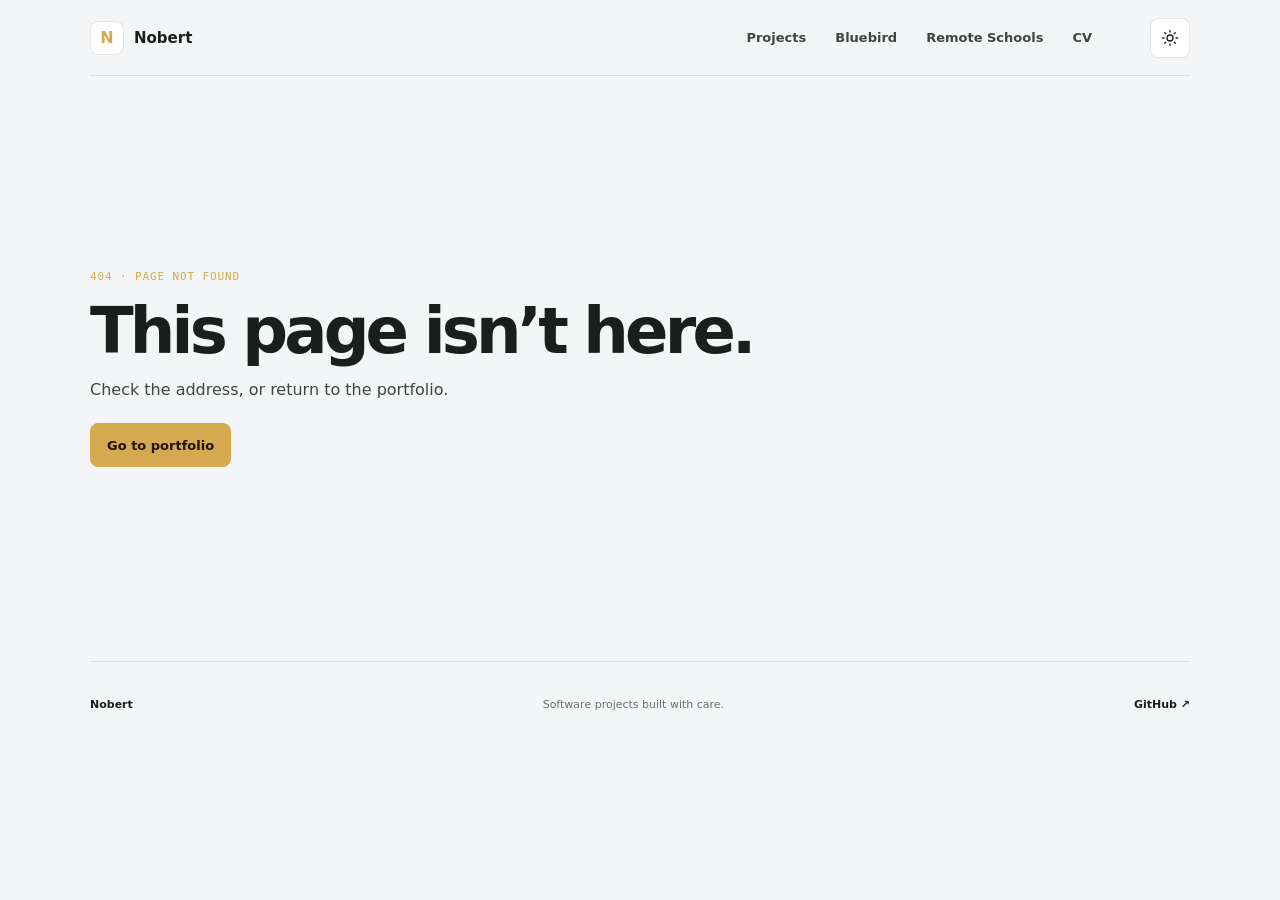
==== commit 4efa6192: "Improve Fluent navigation and device-specific downloads" ====
--- a/index.html
+++ b/index.html
@@ -27,8 +27,8 @@
         }
       })();
     </script>
-    <script type="module" crossorigin src="/assets/index-D-C4blL5.js"></script>
-    <link rel="stylesheet" crossorigin href="/assets/index-BIVpT3WU.css">
+    <script type="module" crossorigin src="/assets/index-BBUVWWet.js"></script>
+    <link rel="stylesheet" crossorigin href="/assets/index-DjwAvJEy.css">
     <link rel="canonical" href="https://trebronwayne.github.io/" />
   </head>
   <body>
--- a/assets/index-DjwAvJEy.css
+++ b/assets/index-DjwAvJEy.css
@@ -0,0 +1 @@
+:root{color-scheme:dark;--ink: #eceae6;--muted: #c4c2bc;--muted-2: #8c8f95;--blue: #d4b06a;--blue-soft: rgba(212, 176, 106, .12);--line: rgba(255, 255, 255, .08);--line-strong: rgba(255, 255, 255, .2);--bg: #0b0c0e;--surface: #131518;--surface-2: #1a1d21;--on-accent: #1a1407;--accent-hover: #e2c286;--pf-ink: var(--ink);--pf-muted: var(--muted);--pf-faint: var(--muted-2);--pf-line: var(--line);--pf-paper: var(--surface);--pf-ground: var(--bg);--pf-accent: var(--blue);--fluent-radius: 8px;font-family:Segoe UI Variable Text,Segoe UI,system-ui,-apple-system,Roboto,Arial,sans-serif;background:var(--bg);color:var(--ink);font-synthesis:none}:root[data-theme=light]{color-scheme:light;--ink: #1b1f1c;--muted: #3f4640;--muted-2: #69716a;--blue: #d4a94f;--blue-soft: rgba(176, 128, 30, .14);--line: rgba(0, 0, 0, .1);--line-strong: rgba(0, 0, 0, .3);--bg: #f3f5f7;--surface: #ffffff;--surface-2: #f5f6f7;--on-accent: #1c1405;--accent-hover: #e0b963}@media(prefers-color-scheme:light){:root:not([data-theme]){color-scheme:light;--ink: #1b1f1c;--muted: #3f4640;--muted-2: #69716a;--blue: #d4a94f;--blue-soft: rgba(176, 128, 30, .14);--line: rgba(0, 0, 0, .1);--line-strong: rgba(0, 0, 0, .3);--bg: #f3f5f7;--surface: #ffffff;--surface-2: #f5f6f7;--on-accent: #1c1405;--accent-hover: #e0b963}}*{box-sizing:border-box}html{scroll-behavior:auto}body{margin:0;min-width:320px;background:var(--bg)}a{color:inherit;text-decoration:none}button{font:inherit}button:focus-visible,a:focus-visible{outline:2px solid var(--blue);outline-offset:3px}.site-shell{min-height:100vh;background:var(--bg)}.site-header{position:relative;width:min(1080px,calc(100% - 48px));height:76px;margin:0 auto;display:flex;align-items:center;justify-content:space-between;border-bottom:1px solid var(--line)}.brand{display:inline-flex;align-items:center;gap:10px}.brand-mark{width:34px;height:34px;display:grid;place-items:center;border:1px solid var(--line-strong);border-radius:var(--fluent-radius);background:var(--surface);overflow:hidden}.brand-mark img{width:100%;height:100%;object-fit:cover}.brand strong{display:block;font-size:16px;font-weight:700;letter-spacing:-.02em}.brand small{display:block;margin-top:2px;color:var(--muted-2);font:10px ui-monospace,SFMono-Regular,Menlo,monospace;letter-spacing:.06em;text-transform:uppercase}.site-nav{display:flex;align-items:center;gap:5px;margin-left:auto;color:var(--muted);font-size:13px;font-weight:600}.site-nav a{padding:9px 11px;border:1px solid transparent;border-radius:9px;transition:color .16s ease,background-color .16s ease,border-color .16s ease}.site-nav a:hover{border-color:var(--line);color:var(--ink);background:var(--surface-2)}.site-nav .nav-download{margin-left:4px;padding:9px 13px;border-color:var(--blue);border-radius:var(--fluent-radius);color:var(--on-accent);background:var(--blue)}.site-nav .nav-download:hover{border-color:var(--accent-hover);color:var(--on-accent);background:var(--accent-hover)}.text-link:hover,.data-note a:hover,.release-actions a:hover,.footer-links a:hover{color:var(--blue)}.site-header-actions{display:flex;align-items:center;gap:10px;margin-left:22px}.menu-toggle{width:40px;height:40px;display:none;align-items:center;justify-content:center;flex-direction:column;gap:5px;padding:0;border:1px solid var(--line);border-radius:var(--fluent-radius);color:var(--ink);background:var(--surface);cursor:pointer;transition:border-color .16s ease,background-color .16s ease}.bluebird-theme-toggle{display:flex}.section,.section-compact{width:min(1080px,calc(100% - 48px));margin:0 auto}.hero{display:grid;grid-template-columns:.92fr 1.08fr;align-items:center;gap:65px;padding:88px 0 94px}.kicker{margin:0 0 16px;color:var(--blue);font:11px ui-monospace,SFMono-Regular,Menlo,monospace;letter-spacing:.08em;text-transform:uppercase}.hero h1,h2{margin:0;font-weight:700;letter-spacing:-.055em;line-height:1.04}.hero h1{max-width:520px;font-size:clamp(46px,6vw,76px)}.hero h1 span,h2 span{color:var(--blue)}.hero-lede{max-width:440px;margin:24px 0 29px;color:var(--muted);font-size:16px;line-height:1.7}.hero-actions{display:flex;align-items:center;gap:20px;flex-wrap:wrap}.button{display:inline-flex;gap:10px;align-items:center;justify-content:center;border-radius:5px;padding:12px 16px;font-size:13px;font-weight:700}.button-primary{color:var(--on-accent);background:var(--blue)}.button-primary:hover{background:var(--accent-hover)}.button-secondary{border:1px solid var(--line);background:var(--surface)}.button span,.text-link span,.release-actions span,.data-note span{color:var(--blue);font-size:16px;line-height:0}.text-link{color:var(--muted);font-size:13px;font-weight:600}.hero-meta{display:flex;align-items:center;flex-wrap:wrap;gap:10px;margin-top:45px;color:var(--muted-2);font:10px ui-monospace,SFMono-Regular,Menlo,monospace;letter-spacing:.03em;text-transform:uppercase}.hero-meta i{width:3px;height:3px;border-radius:50%;background:var(--muted-2)}.hero-visual{min-width:0}.hero-frame,.screenshot-frame{position:relative;overflow:hidden;border:1px solid var(--line);border-radius:7px;background:var(--surface)}.hero-frame img{display:block;width:100%;height:auto;aspect-ratio:1024 / 640;object-fit:contain;background:var(--surface-2)}.window-bar{height:32px;display:flex;align-items:center;gap:6px;padding:0 11px;border-bottom:1px solid var(--line);background:var(--surface-2)}.window-bar span{width:7px;height:7px;display:block;border-radius:50%;background:var(--muted-2)}.window-bar em{margin-left:7px;color:var(--muted-2);font:9px ui-monospace,SFMono-Regular,Menlo,monospace;font-style:normal;letter-spacing:.03em}.stats{display:grid;grid-template-columns:repeat(5,1fr);border-top:1px solid var(--line);border-bottom:1px solid var(--line);background:var(--surface)}.stats div{min-height:102px;display:flex;flex-direction:column;justify-content:center;gap:7px;padding:0 23px;border-right:1px solid var(--line)}.stats div:first-child{padding-left:0}.stats div:last-child{border-right:0}.stats strong{font-size:26px;font-weight:700;letter-spacing:-.04em}.stats span,.summary-label{color:var(--muted-2);font:10px ui-monospace,SFMono-Regular,Menlo,monospace;letter-spacing:.05em;text-transform:uppercase}.section-heading{display:flex;align-items:end;justify-content:space-between;gap:55px;margin-bottom:38px}.section-heading h2{font-size:clamp(38px,5vw,58px)}.section-intro{max-width:390px;margin:0 0 3px;color:var(--muted);line-height:1.75;font-size:14px}.release-section,.showcase,.features,.docs-section{padding-top:126px}.release-summary{display:grid;grid-template-columns:1fr 1fr;gap:1px;margin-bottom:26px;border:1px solid var(--line);background:var(--line)}.release-summary>div{display:flex;flex-direction:column;gap:7px;min-height:126px;padding:23px;background:var(--surface)}.release-summary strong{font-size:28px;font-weight:700;letter-spacing:-.04em}.summary-detail{color:var(--muted);font-size:12px}.release-table{border-top:1px solid var(--line);background:var(--surface)}.release-table-head,.release-row{display:grid;grid-template-columns:1.05fr 1.25fr 1fr .7fr 1.25fr;gap:18px;align-items:center;padding:0 20px}.release-table-head{min-height:43px;color:var(--muted-2);font:10px ui-monospace,SFMono-Regular,Menlo,monospace;letter-spacing:.05em;text-transform:uppercase;background:var(--surface-2)}.release-row{min-height:75px;border-bottom:1px solid var(--line);font-size:13px}.release-row>span{color:var(--muted)}.release-row strong{font-size:16px}.status-latest,.status-previous{display:inline-block;padding:5px 8px;border-radius:3px;font:10px ui-monospace,SFMono-Regular,Menlo,monospace;font-weight:500;text-transform:uppercase;letter-spacing:.04em}.status-latest{color:var(--on-accent);background:var(--blue)}.status-previous{color:var(--muted);background:var(--surface-2)}.release-count{font-variant-numeric:tabular-nums}.release-actions{display:flex;justify-content:flex-end;gap:15px}.release-actions a{color:var(--blue);font-size:12px;font-weight:700}.data-note{margin:17px 0 0;color:var(--muted-2);font-size:12px;line-height:1.6}.data-note a{color:var(--blue);font-weight:600}.release-toggle{width:100%;display:flex;align-items:center;justify-content:space-between;margin-top:8px;padding:14px 18px;border:1px solid var(--line);border-radius:var(--fluent-radius);color:var(--blue);background:var(--surface);font-size:12px;font-weight:700;cursor:pointer}.release-toggle:hover{border-color:var(--line-strong);background:var(--surface-2)}.release-toggle span{font-size:17px;line-height:1}.release-toggle:focus-visible,.support-actions :focus-visible,.member-card:focus-visible{outline:2px solid var(--blue);outline-offset:3px}.support-section{padding-top:126px}.support-panel{padding:clamp(24px,5vw,58px);border:1px solid var(--line);background:var(--surface)}.support-panel .section-heading{margin-bottom:30px}.support-actions{display:flex;align-items:center;flex-wrap:wrap;gap:12px;padding-bottom:28px;border-bottom:1px solid var(--line)}.support-actions button.button{border:0;cursor:pointer}.support-actions a.button-secondary{border:1px solid var(--line)}.support-issue-link{display:inline-flex;align-items:center;gap:8px;padding:12px 6px;color:var(--blue);font-size:13px;font-weight:700}.support-issue-link:hover{color:var(--accent-hover)}.support-issue-link span{font-size:16px;line-height:0}.support-feedback{margin:14px 0 0;color:var(--muted);font-size:13px;line-height:1.6}.member-heading{display:flex;align-items:end;justify-content:space-between;gap:20px;margin:38px 0 16px}.member-heading .kicker{margin-bottom:8px}.member-heading h3{margin:0;font-size:22px;letter-spacing:-.03em}.member-heading>p{margin:0;color:var(--muted-2);font:10px ui-monospace,SFMono-Regular,Menlo,monospace;letter-spacing:.04em;text-align:right;text-transform:uppercase}.member-grid{display:grid;grid-template-columns:repeat(3,minmax(0,1fr));gap:10px}.member-card{display:flex;align-items:center;gap:12px;min-width:0;padding:13px;border:1px solid var(--line);border-radius:var(--fluent-radius);background:var(--surface-2)}.member-card:hover{border-color:var(--line-strong);background:var(--surface)}.member-card img{width:38px;height:38px;flex:0 0 auto;border-radius:50%;object-fit:cover;background:var(--blue-soft)}.member-copy{display:flex;flex:1;flex-direction:column;gap:4px;min-width:0}.member-copy strong{overflow:hidden;color:var(--ink);font-size:13px;text-overflow:ellipsis;white-space:nowrap}.member-copy>span:nth-child(2){color:var(--muted);font-size:11px}.member-badges{display:flex;flex-wrap:wrap;gap:5px}.member-badges b{padding:2px 5px;border-radius:4px;color:var(--on-accent);background:var(--blue);font-size:9px;font-weight:600}.member-card>span:last-child{flex:0 0 auto;color:var(--blue);font-size:16px}.member-state{margin:0;padding:17px;border:1px dashed var(--line);color:var(--muted);font-size:13px;line-height:1.6}.showcase-grid{display:grid;grid-template-columns:repeat(12,1fr);gap:18px}.screenshot-card{grid-column:span 4;min-width:0}.screenshot-card.featured{grid-column:span 8;grid-row:span 2}.screenshot-frame .image-wrap{padding:12px;background:var(--surface-2)}.screenshot-frame img{display:block;width:100%;height:auto;object-fit:contain;border-radius:4px;background:var(--surface-2)}.screenshot-frame.landscape img,.screenshot-frame.wide img{aspect-ratio:16 / 10}.screenshot-frame.portrait .image-wrap{padding-left:20%;padding-right:20%}.screenshot-frame.portrait img{aspect-ratio:467 / 1024}.screenshot-copy{padding:15px 2px 10px}.screenshot-copy h3{margin:0 0 7px;font-size:18px;letter-spacing:-.02em}.screenshot-copy p{max-width:300px;margin:0;color:var(--muted);font-size:12px;line-height:1.65}.feature-grid{display:grid;grid-template-columns:repeat(3,1fr);border-top:1px solid var(--line)}.feature{min-height:235px;padding:25px 30px 25px 0;border-right:1px solid var(--line)}.feature:not(:first-child){padding-left:28px}.feature:last-child{border-right:0}.feature-number{display:block;margin-bottom:54px;color:var(--blue);font:11px ui-monospace,SFMono-Regular,Menlo,monospace}.feature h3{margin:0 0 12px;font-size:19px}.feature p{max-width:285px;margin:0;color:var(--muted);font-size:13px;line-height:1.7}.docs-panel{padding:46px clamp(22px,5vw,65px) 55px;border:1px solid var(--line);background:var(--surface)}.steps{display:grid;grid-template-columns:repeat(3,1fr);gap:35px;margin:56px 0 38px}.steps>div{border-top:1px solid var(--line);padding-top:14px}.steps b{display:block;margin-bottom:24px;color:var(--blue);font:11px ui-monospace,SFMono-Regular,Menlo,monospace}.steps strong{display:block;margin-bottom:8px;font-size:16px}.steps p{max-width:220px;margin:0;color:var(--muted);font-size:12px;line-height:1.65}.steps p a{color:var(--blue);font-weight:600}.code-line{display:flex;align-items:center;justify-content:space-between;gap:15px;padding:12px 13px 12px 16px;border:1px solid var(--line);border-radius:var(--fluent-radius);background:var(--surface-2);color:var(--muted);font:12px ui-monospace,SFMono-Regular,Menlo,monospace}.code-line button{cursor:pointer;border:1px solid var(--line-strong);border-radius:4px;padding:6px 10px;color:var(--blue);background:var(--surface);font:10px ui-monospace,SFMono-Regular,Menlo,monospace;text-transform:uppercase}.legal{display:grid;grid-template-columns:1fr 1.4fr;gap:50px;margin-top:126px;padding:40px 0 80px;border-top:1px solid var(--line)}.legal h2{font-size:36px}.legal>p{max-width:555px;margin:0;color:var(--muted);font-size:13px;line-height:1.85}.site-footer{width:min(1080px,calc(100% - 48px));margin:0 auto;padding:30px 0 26px;border-top:1px solid var(--line)}.footer-main{display:flex;align-items:center;justify-content:space-between;gap:25px}.footer-main>p{margin:0;color:var(--muted-2);font-size:12px}.footer-links{display:flex;gap:19px;color:var(--muted);font-size:12px}.footer-bottom{display:flex;justify-content:space-between;margin-top:31px;color:var(--muted-2);font:10px ui-monospace,SFMono-Regular,Menlo,monospace}@media(max-width:850px){.site-header,.section,.section-compact,.site-footer,.remote-header,.remote-footer,.portfolio-header,.portfolio-footer,.portfolio-main,.cv-page{width:min(100% - 34px,640px)}.site-header{height:68px}.hero{grid-template-columns:1fr;gap:48px;padding-top:68px}.hero-copy{max-width:600px}.stats{grid-template-columns:repeat(2,1fr)}.stats div:nth-child(2n){border-right:0}.stats div{min-height:86px;padding:0 15px}.stats div:first-child{padding-left:15px}.release-section,.showcase,.features,.docs-section,.support-section{padding-top:102px}.section-heading{display:block}.section-intro{margin-top:25px}.release-table{overflow-x:auto}.release-table-head,.release-row{min-width:720px}.showcase-grid{grid-template-columns:1fr 1fr}.screenshot-card,.screenshot-card.featured{grid-column:span 1;grid-row:auto}.screenshot-card.featured{grid-column:span 2}.feature-grid{grid-template-columns:1fr}.feature{min-height:0;padding:24px 0 30px;border-right:0;border-bottom:1px solid var(--line)}.feature:not(:first-child){padding-left:0}.feature-number{margin-bottom:26px}.release-summary{grid-template-columns:1fr}.member-grid{grid-template-columns:repeat(2,minmax(0,1fr))}.member-heading{align-items:flex-start;flex-direction:column}.member-heading>p{text-align:left}.steps{grid-template-columns:1fr;gap:24px;margin:43px 0 30px}.steps>div{display:grid;grid-template-columns:35px 1fr;column-gap:8px}.steps b{grid-row:span 2;margin:0}.steps p{grid-column:2}.legal{grid-template-columns:1fr;gap:25px;margin-top:102px}.footer-main{align-items:flex-start;flex-direction:column}.footer-links{margin-top:2px}.footer-bottom{gap:10px;flex-direction:column}}@media(max-width:480px){.hero h1{font-size:46px}.hero-meta{gap:7px;font-size:9px}.hero-meta i{margin:0 2px}.showcase-grid{display:block}.screenshot-card,.screenshot-card.featured{margin-bottom:35px}.section-heading h2{font-size:41px}.member-grid{grid-template-columns:1fr}.support-actions{align-items:stretch;flex-direction:column}.support-actions .button,.support-issue-link{width:100%;justify-content:center}.code-line{align-items:flex-start;flex-direction:column}.code-line button{align-self:flex-end}}.bluebird-latest{display:flex;align-items:center;justify-content:space-between;gap:35px;padding-top:52px;padding-bottom:52px;border-bottom:1px solid var(--line)}.bluebird-latest h2{font-size:clamp(32px,4vw,44px)}.bluebird-latest .section-intro{margin-top:14px}.bluebird-latest-actions{display:flex;align-items:center;gap:20px;flex-wrap:wrap}.bluebird-skeleton{display:inline-block;width:74px;height:17px;border-radius:4px;background:var(--surface-2);vertical-align:middle}.portfolio-shell{--pf-ink: var(--ink);--pf-muted: var(--muted);--pf-faint: var(--muted-2);--pf-line: var(--line);--pf-paper: var(--surface);--pf-ground: var(--bg);--pf-accent: var(--blue);min-height:100vh;background:var(--pf-ground);color:var(--pf-ink)}.portfolio-header,.portfolio-footer{width:min(1100px,calc(100% - 48px));margin:0 auto}.portfolio-header{position:sticky;top:0;z-index:20;min-height:76px;display:flex;align-items:center;justify-content:space-between;gap:24px;border-bottom:1px solid var(--pf-line);background:color-mix(in srgb,var(--pf-ground) 90%,transparent);-webkit-backdrop-filter:blur(16px);backdrop-filter:blur(16px)}.portfolio-brand{display:inline-flex;align-items:center;gap:10px;color:var(--pf-ink);font-size:15px;font-weight:700}.portfolio-brand-mark{width:34px;height:34px;display:grid;place-items:center;border:1px solid var(--pf-line);border-radius:var(--fluent-radius);background:var(--pf-paper);color:var(--pf-accent);font-size:16px;font-weight:700}.portfolio-header-actions{display:flex;align-items:center;gap:10px;margin-left:22px}.portfolio-nav{display:flex;align-items:center;gap:5px;margin-left:auto}.portfolio-menu-toggle{display:none}.portfolio-nav a{padding:9px 11px;border:1px solid transparent;border-radius:9px;color:var(--pf-muted);font-size:13px;font-weight:600;transition:color .16s ease,background-color .16s ease,border-color .16s ease}.portfolio-nav a:hover{border-color:var(--pf-line);color:var(--pf-ink);background:var(--surface-2)}.portfolio-footer a:hover,.portfolio-about-copy a:hover,.cv-links a:hover{color:var(--pf-accent)}.portfolio-main,.cv-page{width:min(1100px,calc(100% - 48px));margin:0 auto}.portfolio-hero{display:grid;grid-template-columns:minmax(0,1.4fr) minmax(280px,.6fr);gap:70px;align-items:center;min-height:560px;padding:70px 0 84px}.portfolio-eyebrow,.note-label{margin:0 0 15px;color:var(--pf-accent);font:11px ui-monospace,SFMono-Regular,Menlo,monospace;letter-spacing:.08em;text-transform:uppercase}.portfolio-hero h1,.not-found h1{margin:0;font-size:clamp(48px,7vw,82px);font-weight:700;letter-spacing:-.06em;line-height:1.04}.portfolio-hero h1 span{color:var(--pf-accent)}.portfolio-lede{max-width:610px;margin:24px 0 28px;color:var(--pf-muted);font-size:17px;line-height:1.75}.portfolio-actions{display:flex;align-items:center;flex-wrap:wrap;gap:20px}.portfolio-button{min-height:44px;display:inline-flex;align-items:center;justify-content:center;gap:9px;padding:0 16px;border:1px solid var(--pf-line);border-radius:var(--fluent-radius);color:var(--pf-ink);background:var(--pf-paper);font-size:13px;font-weight:700;cursor:pointer}.portfolio-button-primary{border-color:var(--pf-accent);color:var(--on-accent);background:var(--pf-accent)}.portfolio-button-secondary{background:transparent}.portfolio-button:hover{border-color:var(--pf-accent)}.portfolio-button-primary:hover{color:var(--on-accent);background:var(--accent-hover)}.portfolio-text-link,.portfolio-about-copy a,.portfolio-hero-note a{color:var(--pf-accent);font-size:13px;font-weight:700}.portfolio-meta{display:flex;gap:9px 20px;flex-wrap:wrap;margin-top:44px;color:var(--pf-faint);font:10px ui-monospace,SFMono-Regular,Menlo,monospace;letter-spacing:.04em;text-transform:uppercase}.portfolio-hero-note{padding:26px;border:1px solid var(--pf-line);background:var(--pf-paper)}.portfolio-hero-note h2{margin:0 0 14px;font-size:23px;letter-spacing:-.035em;line-height:1.25}.portfolio-hero-note p,.portfolio-section-heading>p{margin:0 0 17px;color:var(--pf-muted);font-size:13px;line-height:1.75}.portfolio-hero-note a{display:inline-flex;align-items:center;gap:8px}.portfolio-section{padding:82px 0;border-top:1px solid var(--pf-line)}.portfolio-about{display:grid;grid-template-columns:.9fr 1.1fr;gap:70px}.portfolio-section h2,.portfolio-cta h2,.remote-content-grid h2,.remote-project-link h2{margin:0;font-size:clamp(32px,4vw,45px);letter-spacing:-.05em;line-height:1.12}.portfolio-about-copy{max-width:610px}.portfolio-about-copy p{margin:0 0 22px;color:var(--pf-muted);font-size:16px;line-height:1.85}.portfolio-section-heading{display:flex;align-items:end;justify-content:space-between;gap:35px;margin-bottom:30px}.portfolio-section-heading>p{max-width:380px;margin:0 0 3px}.project-grid{display:grid;grid-template-columns:repeat(2,minmax(0,1fr));gap:14px}.project-card{min-height:230px;display:flex;flex-direction:column;padding:23px;border:1px solid var(--pf-line);border-radius:var(--fluent-radius);color:var(--pf-ink);background:var(--pf-paper)}.project-card:hover{border-color:var(--line-strong)}.project-card-top{display:flex;align-items:center;justify-content:space-between;gap:12px}.project-index{color:var(--pf-accent);font:11px ui-monospace,SFMono-Regular,Menlo,monospace}.project-type{color:var(--pf-faint);font-size:11px;text-transform:uppercase;letter-spacing:.04em}.project-card h3{margin:28px 0 8px;font-size:21px;letter-spacing:-.03em}.project-card p{max-width:450px;margin:0 0 16px;color:var(--pf-muted);font-size:13px;line-height:1.7}.project-tags,.skills-list,.cv-skills{display:flex;flex-wrap:wrap;gap:7px}.project-tags span,.skills-list span,.cv-skills span{padding:6px 9px;border:1px solid var(--pf-line);border-radius:4px;color:var(--pf-muted);background:var(--pf-ground);font-size:10px;font-weight:600}.project-card-link{display:inline-flex;align-items:center;gap:7px;margin-top:auto;padding-top:19px;color:var(--pf-accent);font-size:12px;font-weight:700}.skills-section{padding-bottom:88px}.skills-list{gap:9px}.skills-list span{padding:9px 12px;font-size:12px}.portfolio-cta,.remote-project-link{display:flex;align-items:center;justify-content:space-between;gap:24px;margin:0 0 90px;padding:29px;border:1px solid var(--pf-line);border-radius:var(--fluent-radius);background:var(--pf-paper)}.portfolio-footer{min-height:86px;display:flex;align-items:center;justify-content:space-between;gap:18px;border-top:1px solid var(--pf-line);color:var(--pf-faint);font-size:11px}.portfolio-footer a{color:var(--pf-ink);font-weight:700}.portfolio-footer-brand{color:var(--pf-ink)}.not-found{min-height:65vh;display:flex;flex-direction:column;justify-content:center;align-items:flex-start}.not-found h1{font-size:clamp(42px,6vw,64px)}.not-found p:not(.portfolio-eyebrow){margin:16px 0 24px;color:var(--pf-muted)}.theme-toggle{width:40px;height:40px;display:inline-grid;place-items:center;border:1px solid var(--line);border-radius:var(--fluent-radius);color:var(--ink);background:var(--surface);cursor:pointer}.theme-toggle:hover{border-color:var(--line-strong);background:var(--surface-2)}.theme-toggle svg{width:18px;height:18px;fill:none;stroke:currentColor;stroke-width:1.7;stroke-linecap:round;stroke-linejoin:round}.theme-transition *,.theme-transition *:before,.theme-transition *:after{transition:color .18s ease,background-color .18s ease,border-color .18s ease!important}.cv-page{max-width:850px;padding:55px 0 90px}.cv-topline{display:flex;align-items:center;justify-content:space-between;gap:18px;padding-bottom:22px;border-bottom:1px solid var(--pf-line)}.cv-topline .portfolio-eyebrow{margin:0}.cv-intro{display:grid;grid-template-columns:1fr 1.05fr;align-items:end;gap:40px;padding:42px 0 35px;border-bottom:1px solid var(--pf-line)}.cv-intro h1{margin:0;font-size:clamp(42px,6vw,66px);letter-spacing:-.06em}.cv-role{margin:10px 0 0;color:var(--pf-muted);font-size:14px}.cv-summary{margin:0;color:var(--pf-muted);font-size:14px;line-height:1.8}.cv-section{padding:32px 0;border-bottom:1px solid var(--pf-line)}.cv-section h2{margin:0 0 19px;font-size:19px;letter-spacing:-.02em}.cv-project{display:grid;grid-template-columns:1fr auto;gap:20px;padding:17px 0;border-top:1px solid var(--pf-line)}.cv-project h3{margin:0 0 7px;font-size:15px}.cv-project h3 a{color:var(--pf-ink)}.cv-project h3 a:hover{color:var(--pf-accent)}.cv-project p{max-width:550px;margin:0;color:var(--pf-muted);font-size:12px;line-height:1.7}.cv-project>span{color:var(--pf-faint);font-size:11px;text-align:right}.cv-links{display:flex;align-items:center;gap:22px;flex-wrap:wrap}.cv-links h2{width:100%;margin-bottom:0}.cv-links a{color:var(--pf-accent);font-size:12px;font-weight:600}.remote-header,.remote-footer{width:min(1100px,calc(100% - 48px));margin:0 auto}.remote-header{position:sticky;top:0;z-index:20;min-height:76px;display:flex;align-items:center;gap:24px;border-bottom:1px solid var(--line);background:color-mix(in srgb,var(--bg) 90%,transparent);-webkit-backdrop-filter:blur(16px);backdrop-filter:blur(16px)}.remote-brand{display:inline-flex;align-items:center;gap:10px;color:var(--ink);font-size:15px;font-weight:700}.remote-brand-mark{width:36px;height:36px;display:grid;place-items:center;border:1px solid var(--line);border-radius:var(--fluent-radius);color:var(--blue);background:var(--surface)}.remote-header-actions{display:flex;align-items:center;gap:10px;margin-left:22px}.remote-nav{display:flex;align-items:center;gap:5px;margin-left:auto;color:var(--muted);font-size:13px;font-weight:600}.remote-nav a:not(.remote-nav-cta){padding:9px 11px;border:1px solid transparent;border-radius:9px;transition:color .16s ease,background-color .16s ease,border-color .16s ease}.remote-nav a:not(.remote-nav-cta):hover{border-color:var(--line);color:var(--ink);background:var(--surface-2)}.remote-nav .remote-nav-cta{display:inline-flex;align-items:center;gap:8px;padding:10px 13px;border:1px solid var(--blue);border-radius:var(--fluent-radius);color:var(--on-accent);background:var(--blue);transition:border-color .16s ease,background-color .16s ease}.remote-nav .remote-nav-cta:hover{border-color:var(--accent-hover);color:var(--on-accent);background:var(--accent-hover)}.remote-menu-toggle,.portfolio-menu-toggle{width:40px;height:40px;display:none;align-items:center;justify-content:center;flex-direction:column;gap:5px;border:1px solid var(--line);border-radius:var(--fluent-radius);color:var(--ink);background:var(--surface);cursor:pointer;transition:border-color .16s ease,background-color .16s ease}.remote-menu-toggle:hover,.portfolio-menu-toggle:hover,.menu-toggle:hover{border-color:var(--line-strong);background:var(--surface-2)}.remote-menu-toggle span,.portfolio-menu-toggle span,.menu-toggle span{width:17px;height:1.5px;background:currentColor;transition:transform .16s ease}.remote-menu-toggle.is-open span:first-child,.portfolio-menu-toggle.is-open span:first-child,.menu-toggle.is-open span:first-child{transform:translateY(3.25px) rotate(45deg)}.remote-menu-toggle.is-open span:last-child,.portfolio-menu-toggle.is-open span:last-child,.menu-toggle.is-open span:last-child{transform:translateY(-3.25px) rotate(-45deg)}.remote-footer{min-height:86px;display:flex;align-items:center;justify-content:space-between;gap:18px;border-top:1px solid var(--line);color:var(--muted-2);font-size:11px}.remote-footer-brand{color:var(--ink);font-size:13px;font-weight:700}.remote-footer nav{display:flex;align-items:center;gap:18px;color:var(--muted)}.remote-footer nav a:hover{color:var(--blue)}.remote-main{padding-bottom:1px}.remote-hero{display:grid;grid-template-columns:minmax(0,1.4fr) minmax(280px,.6fr);gap:65px;align-items:center;min-height:520px;padding:70px 0 80px}.remote-hero h1{margin:0;font-size:clamp(48px,7vw,78px);letter-spacing:-.06em;line-height:1.04}.remote-hero h1 span{color:var(--pf-accent)}.remote-device-hint{width:fit-content;display:inline-flex;align-items:center;gap:8px;margin:0 0 18px;padding:7px 11px;border:1px solid var(--pf-line);border-radius:999px;color:var(--pf-muted);background:var(--pf-paper);font-size:11px;font-weight:500}.remote-device-hint strong{color:var(--pf-ink);font-weight:650}.remote-device-dot{width:7px;height:7px;flex:0 0 auto;border-radius:50%;background:var(--pf-accent);box-shadow:0 0 0 3px color-mix(in srgb,var(--pf-accent) 18%,transparent)}.remote-summary{padding:26px;border:1px solid var(--pf-line);border-radius:var(--fluent-radius);background:var(--pf-paper)}.remote-summary h2{margin:0 0 14px;font-size:23px;letter-spacing:-.035em;line-height:1.25}.remote-summary p{margin:0;color:var(--pf-muted);font-size:13px;line-height:1.75}.remote-content-grid{display:grid;grid-template-columns:repeat(3,minmax(0,1fr));gap:18px;padding:33px 0 76px;border-top:1px solid var(--pf-line)}.remote-content-grid article{padding:23px;border:1px solid var(--pf-line);border-radius:var(--fluent-radius);background:var(--pf-paper)}.remote-content-grid h2{margin-bottom:12px;font-size:21px;letter-spacing:-.035em}.remote-content-grid article p:last-child{margin:0;color:var(--pf-muted);font-size:12px;line-height:1.75}.remote-download-section{padding:68px 0 78px;border-top:1px solid var(--pf-line)}.remote-release-card{padding:24px;border:1px solid var(--pf-line);border-radius:var(--fluent-radius);background:var(--pf-paper)}.remote-release-heading{display:flex;align-items:end;justify-content:space-between;gap:18px;margin-bottom:20px}.remote-release-heading .note-label{margin-bottom:7px}.remote-release-heading h3{margin:0;font-size:22px;letter-spacing:-.03em}.release-date{color:var(--pf-faint);font-size:12px}.download-options{display:grid;grid-template-columns:1fr 1fr;gap:10px}.download-option{min-height:75px;display:flex;align-items:center;justify-content:space-between;gap:15px;padding:14px;border:1px solid var(--pf-line);color:var(--pf-ink);border-radius:var(--fluent-radius);background:var(--pf-ground)}.download-option:hover{border-color:var(--line-strong)}.download-option span{min-width:0;display:flex;flex-direction:column;gap:5px}.download-option strong{font-size:13px}.download-option small{overflow:hidden;color:var(--pf-faint);font-size:10px;text-overflow:ellipsis}.download-option b{flex:0 0 auto;color:var(--pf-accent);font-size:11px}.download-option.unavailable{color:var(--pf-faint);background:var(--surface-2)}.download-option.unavailable b{color:var(--pf-faint)}.download-skeletons{display:grid;grid-template-columns:1fr 1fr;gap:10px}.skeleton-block{height:75px;border:1px solid var(--pf-line);border-radius:var(--fluent-radius);background:var(--surface-2)}.release-message{padding:18px;border:1px solid var(--pf-line);border-radius:var(--fluent-radius);color:var(--pf-muted);background:var(--pf-ground)}.release-message p{margin:0 0 10px;font-size:13px;line-height:1.7}.release-message span,.release-message a,.remote-release-note a{color:var(--pf-accent);font-size:12px;font-weight:600}.remote-release-note{margin:13px 0 0}@media(max-width:850px){.portfolio-header,.portfolio-footer,.portfolio-main,.cv-page,.remote-header,.remote-footer{width:min(100% - 34px,640px)}.portfolio-header,.remote-header{min-height:68px}.portfolio-hero,.remote-hero{grid-template-columns:1fr;gap:35px;min-height:0;padding:64px 0}.portfolio-hero-note,.remote-summary{max-width:480px}.portfolio-about{grid-template-columns:1fr;gap:22px}.portfolio-section{padding:64px 0}.portfolio-section-heading{display:block}.portfolio-section-heading>p{margin-top:14px}.remote-content-grid{grid-template-columns:1fr;padding:28px 0 60px}.portfolio-footer,.remote-footer{flex-wrap:wrap;padding:20px 0}}@media(max-width:560px){.portfolio-header,.portfolio-footer,.portfolio-main,.cv-page,.remote-header,.remote-footer{width:min(100% - 30px,480px)}.portfolio-brand{gap:7px;font-size:13px}.portfolio-brand-mark{width:30px;height:30px}.portfolio-hero h1,.remote-hero h1{font-size:48px}.portfolio-lede{font-size:15px}.project-grid,.download-options,.download-skeletons{grid-template-columns:1fr}.portfolio-cta,.remote-project-link{align-items:flex-start;flex-direction:column;margin-bottom:65px;padding:22px}.cv-topline{align-items:flex-start;flex-direction:column}.cv-intro{grid-template-columns:1fr;gap:20px}.cv-project{grid-template-columns:1fr;gap:8px}.cv-project>span{text-align:left}.remote-release-heading{align-items:flex-start;flex-direction:column}.download-option{min-height:68px}}@media(max-width:850px){.portfolio-header,.remote-header{position:sticky}.site-header-actions,.portfolio-header-actions,.remote-header-actions{gap:8px;margin-left:auto}.menu-toggle,.portfolio-menu-toggle,.remote-menu-toggle{display:inline-flex}.site-nav,.portfolio-nav,.remote-nav{display:none;position:absolute;top:calc(100% + 8px);right:0;left:auto;width:min(360px,100%);z-index:25;flex-direction:column;align-items:stretch;gap:4px;margin:0;padding:8px;border:1px solid var(--line-strong);border-radius:12px;background:color-mix(in srgb,var(--surface) 94%,transparent);box-shadow:0 18px 40px #0000003d;-webkit-backdrop-filter:blur(18px);backdrop-filter:blur(18px)}.site-nav.open,.portfolio-nav--open,.remote-nav--open{display:flex;animation:nav-panel-in .16s cubic-bezier(.2,.8,.2,1) both}.site-nav a,.portfolio-nav a,.remote-nav a:not(.remote-nav-cta){min-height:44px;display:flex;align-items:center;justify-content:flex-start;padding:11px 13px;border:1px solid transparent;border-radius:8px;font-size:14px}.site-nav .nav-download,.remote-nav .remote-nav-cta{min-height:44px;justify-content:center;margin-top:4px}.site-nav a:hover,.portfolio-nav a:hover,.remote-nav a:not(.remote-nav-cta):hover{border-color:var(--line);color:var(--ink);background:var(--surface-2)}.remote-footer{align-items:flex-start;flex-direction:column}.remote-footer nav{flex-wrap:wrap}}@keyframes nav-panel-in{0%{opacity:0;transform:translateY(-5px)}to{opacity:1;transform:translateY(0)}}@media(prefers-reduced-motion:reduce){*,*:before,*:after{scroll-behavior:auto!important;animation-duration:.01ms!important;transition-duration:.01ms!important}}@media print{body,.portfolio-shell{background:#fff!important;color:#111!important}.portfolio-header,.portfolio-footer,.no-print{display:none!important}.cv-page{width:100%;max-width:none;padding:0}.cv-project{break-inside:avoid}.cv-section,.cv-intro{border-color:#bbb}.cv-skills span{background:#fff}a{color:#111!important;text-decoration:none!important}}
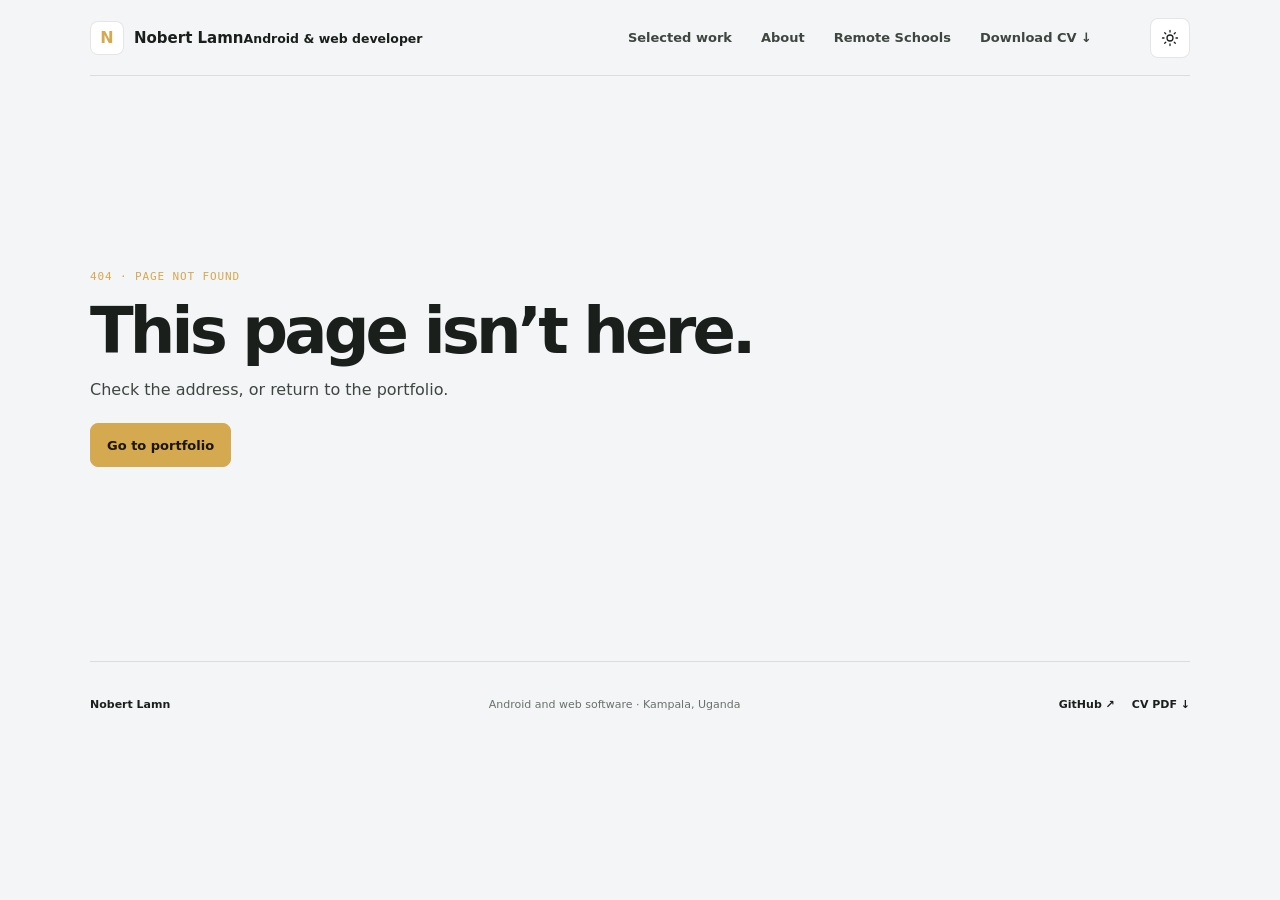
==== commit cd54667f: "Redesign portfolio and Remote Schools store" ====
--- a/index.html
+++ b/index.html
@@ -4,13 +4,13 @@
     <meta charset="UTF-8" />
     <meta name="viewport" content="width=device-width, initial-scale=1.0" />
     <meta name="theme-color" content="#0b0c0e" />
-    <meta name="description" content="Portfolio, CV, and selected software projects by Nobert." />
+    <meta name="description" content="Android and web software by Nobert Lamn: DropLink, Bluebird, Remote Schools Uganda, and AubreeKit." />
     <meta property="og:type" content="website" />
-    <meta property="og:title" content="Nobert — Developer portfolio" />
-    <meta property="og:description" content="Portfolio, CV, and selected software projects by Nobert." />
+    <meta property="og:title" content="Nobert Lamn — Android and web developer" />
+    <meta property="og:description" content="Android and web software by Nobert Lamn: DropLink, Bluebird, Remote Schools Uganda, and AubreeKit." />
 
     <meta property="og:site_name" content="Nobert" />
-    <title>Nobert — Developer portfolio</title>
+    <title>Nobert Lamn — Android and web developer</title>
     <link rel="icon" type="image/svg+xml" href="/favicon.svg" />
       <script>
       (() => {
@@ -27,8 +27,8 @@
         }
       })();
     </script>
-    <script type="module" crossorigin src="/assets/index-BBUVWWet.js"></script>
-    <link rel="stylesheet" crossorigin href="/assets/index-DjwAvJEy.css">
+    <script type="module" crossorigin src="/assets/index-YpfIHZ4L.js"></script>
+    <link rel="stylesheet" crossorigin href="/assets/index-DBpq4L_h.css">
     <link rel="canonical" href="https://trebronwayne.github.io/" />
   </head>
   <body>
--- a/assets/index-DBpq4L_h.css
+++ b/assets/index-DBpq4L_h.css
@@ -0,0 +1 @@
+:root{color-scheme:dark;--ink: #eceae6;--muted: #c4c2bc;--muted-2: #8c8f95;--blue: #d4b06a;--blue-soft: rgba(212, 176, 106, .12);--line: rgba(255, 255, 255, .08);--line-strong: rgba(255, 255, 255, .2);--bg: #0b0c0e;--surface: #131518;--surface-2: #1a1d21;--on-accent: #1a1407;--accent-hover: #e2c286;--pf-ink: var(--ink);--pf-muted: var(--muted);--pf-faint: var(--muted-2);--pf-line: var(--line);--pf-paper: var(--surface);--pf-ground: var(--bg);--pf-accent: var(--blue);--fluent-radius: 8px;font-family:Segoe UI Variable Text,Segoe UI,system-ui,-apple-system,Roboto,Arial,sans-serif;background:var(--bg);color:var(--ink);font-synthesis:none}:root[data-theme=light]{color-scheme:light;--ink: #1b1f1c;--muted: #3f4640;--muted-2: #69716a;--blue: #d4a94f;--blue-soft: rgba(176, 128, 30, .14);--line: rgba(0, 0, 0, .1);--line-strong: rgba(0, 0, 0, .3);--bg: #f3f5f7;--surface: #ffffff;--surface-2: #f5f6f7;--on-accent: #1c1405;--accent-hover: #e0b963}@media(prefers-color-scheme:light){:root:not([data-theme]){color-scheme:light;--ink: #1b1f1c;--muted: #3f4640;--muted-2: #69716a;--blue: #d4a94f;--blue-soft: rgba(176, 128, 30, .14);--line: rgba(0, 0, 0, .1);--line-strong: rgba(0, 0, 0, .3);--bg: #f3f5f7;--surface: #ffffff;--surface-2: #f5f6f7;--on-accent: #1c1405;--accent-hover: #e0b963}}*{box-sizing:border-box}html{scroll-behavior:auto}body{margin:0;min-width:320px;background:var(--bg)}a{color:inherit;text-decoration:none}button{font:inherit}button:focus-visible,a:focus-visible{outline:2px solid var(--blue);outline-offset:3px}.site-shell{min-height:100vh;background:var(--bg)}.site-header{position:relative;width:min(1080px,calc(100% - 48px));height:76px;margin:0 auto;display:flex;align-items:center;justify-content:space-between;border-bottom:1px solid var(--line)}.brand{display:inline-flex;align-items:center;gap:10px}.brand-mark{width:34px;height:34px;display:grid;place-items:center;border:1px solid var(--line-strong);border-radius:var(--fluent-radius);background:var(--surface);overflow:hidden}.brand-mark img{width:100%;height:100%;object-fit:cover}.brand strong{display:block;font-size:16px;font-weight:700;letter-spacing:-.02em}.brand small{display:block;margin-top:2px;color:var(--muted-2);font:10px ui-monospace,SFMono-Regular,Menlo,monospace;letter-spacing:.06em;text-transform:uppercase}.site-nav{display:flex;align-items:center;gap:5px;margin-left:auto;color:var(--muted);font-size:13px;font-weight:600}.site-nav a{padding:9px 11px;border:1px solid transparent;border-radius:9px;transition:color .16s ease,background-color .16s ease,border-color .16s ease}.site-nav a:hover{border-color:var(--line);color:var(--ink);background:var(--surface-2)}.site-nav .nav-download{margin-left:4px;padding:9px 13px;border-color:var(--blue);border-radius:var(--fluent-radius);color:var(--on-accent);background:var(--blue)}.site-nav .nav-download:hover{border-color:var(--accent-hover);color:var(--on-accent);background:var(--accent-hover)}.text-link:hover,.data-note a:hover,.release-actions a:hover,.footer-links a:hover{color:var(--blue)}.site-header-actions{display:flex;align-items:center;gap:10px;margin-left:22px}.menu-toggle{width:40px;height:40px;display:none;align-items:center;justify-content:center;flex-direction:column;gap:5px;padding:0;border:1px solid var(--line);border-radius:var(--fluent-radius);color:var(--ink);background:var(--surface);cursor:pointer;transition:border-color .16s ease,background-color .16s ease}.bluebird-theme-toggle{display:flex}.section,.section-compact{width:min(1080px,calc(100% - 48px));margin:0 auto}.hero{display:grid;grid-template-columns:.92fr 1.08fr;align-items:center;gap:65px;padding:88px 0 94px}.kicker{margin:0 0 16px;color:var(--blue);font:11px ui-monospace,SFMono-Regular,Menlo,monospace;letter-spacing:.08em;text-transform:uppercase}.hero h1,h2{margin:0;font-weight:700;letter-spacing:-.055em;line-height:1.04}.hero h1{max-width:520px;font-size:clamp(46px,6vw,76px)}.hero h1 span,h2 span{color:var(--blue)}.hero-lede{max-width:440px;margin:24px 0 29px;color:var(--muted);font-size:16px;line-height:1.7}.hero-actions{display:flex;align-items:center;gap:20px;flex-wrap:wrap}.button{display:inline-flex;gap:10px;align-items:center;justify-content:center;border-radius:5px;padding:12px 16px;font-size:13px;font-weight:700}.button-primary{color:var(--on-accent);background:var(--blue)}.button-primary:hover{background:var(--accent-hover)}.button-secondary{border:1px solid var(--line);background:var(--surface)}.button span,.text-link span,.release-actions span,.data-note span{color:var(--blue);font-size:16px;line-height:0}.uptodown-badge{min-height:44px;display:inline-flex;align-items:center;justify-content:center;padding:4px 8px;border:1px solid var(--line);border-radius:var(--fluent-radius);background:#17191d;transition:border-color .16s ease,transform .16s ease}.uptodown-badge img{display:block;width:150px;max-width:100%;height:auto}.uptodown-badge:hover{border-color:var(--blue);transform:translateY(-1px)}.uptodown-badge--fallback{gap:8px;padding:0 14px;color:#fff;font-size:13px;font-weight:700}.uptodown-badge--fallback:hover{color:var(--on-accent);background:var(--blue)}.text-link{color:var(--muted);font-size:13px;font-weight:600}.hero-meta{display:flex;align-items:center;flex-wrap:wrap;gap:10px;margin-top:45px;color:var(--muted-2);font:10px ui-monospace,SFMono-Regular,Menlo,monospace;letter-spacing:.03em;text-transform:uppercase}.hero-meta i{width:3px;height:3px;border-radius:50%;background:var(--muted-2)}.hero-visual{min-width:0}.hero-frame,.screenshot-frame{position:relative;overflow:hidden;border:1px solid var(--line);border-radius:7px;background:var(--surface)}.hero-frame img{display:block;width:100%;height:auto;aspect-ratio:1024 / 640;object-fit:contain;background:var(--surface-2)}.window-bar{height:32px;display:flex;align-items:center;gap:6px;padding:0 11px;border-bottom:1px solid var(--line);background:var(--surface-2)}.window-bar span{width:7px;height:7px;display:block;border-radius:50%;background:var(--muted-2)}.window-bar em{margin-left:7px;color:var(--muted-2);font:9px ui-monospace,SFMono-Regular,Menlo,monospace;font-style:normal;letter-spacing:.03em}.stats{display:grid;grid-template-columns:repeat(5,1fr);border-top:1px solid var(--line);border-bottom:1px solid var(--line);background:var(--surface)}.stats div{min-height:102px;display:flex;flex-direction:column;justify-content:center;gap:7px;padding:0 23px;border-right:1px solid var(--line)}.stats div:first-child{padding-left:0}.stats div:last-child{border-right:0}.stats strong{font-size:26px;font-weight:700;letter-spacing:-.04em}.stats span,.summary-label{color:var(--muted-2);font:10px ui-monospace,SFMono-Regular,Menlo,monospace;letter-spacing:.05em;text-transform:uppercase}.section-heading{display:flex;align-items:end;justify-content:space-between;gap:55px;margin-bottom:38px}.section-heading h2{font-size:clamp(38px,5vw,58px)}.section-intro{max-width:390px;margin:0 0 3px;color:var(--muted);line-height:1.75;font-size:14px}.release-section,.showcase,.features,.docs-section{padding-top:126px}.release-summary{display:grid;grid-template-columns:1fr 1fr;gap:1px;margin-bottom:26px;border:1px solid var(--line);background:var(--line)}.release-summary>div{display:flex;flex-direction:column;gap:7px;min-height:126px;padding:23px;background:var(--surface)}.release-summary strong{font-size:28px;font-weight:700;letter-spacing:-.04em}.summary-detail{color:var(--muted);font-size:12px}.release-table{border-top:1px solid var(--line);background:var(--surface)}.release-table-head,.release-row{display:grid;grid-template-columns:1.05fr 1.25fr 1fr 1.7fr;gap:18px;align-items:center;padding:0 20px}.release-table-head{min-height:43px;color:var(--muted-2);font:10px ui-monospace,SFMono-Regular,Menlo,monospace;letter-spacing:.05em;text-transform:uppercase;background:var(--surface-2)}.release-row{min-height:75px;border-bottom:1px solid var(--line);font-size:13px}.release-row>span{color:var(--muted)}.release-row strong{font-size:16px}.status-latest,.status-previous{display:inline-block;padding:5px 8px;border-radius:3px;font:10px ui-monospace,SFMono-Regular,Menlo,monospace;font-weight:500;text-transform:uppercase;letter-spacing:.04em}.status-latest{color:var(--on-accent);background:var(--blue)}.status-previous{color:var(--muted);background:var(--surface-2)}.release-count{font-variant-numeric:tabular-nums}.release-actions{display:flex;justify-content:flex-end;gap:15px}.release-actions a{color:var(--blue);font-size:12px;font-weight:700}.data-note{margin:17px 0 0;color:var(--muted-2);font-size:12px;line-height:1.6}.data-note a{color:var(--blue);font-weight:600}.release-toggle{width:100%;display:flex;align-items:center;justify-content:space-between;margin-top:8px;padding:14px 18px;border:1px solid var(--line);border-radius:var(--fluent-radius);color:var(--blue);background:var(--surface);font-size:12px;font-weight:700;cursor:pointer}.release-toggle:hover{border-color:var(--line-strong);background:var(--surface-2)}.release-toggle span{font-size:17px;line-height:1}.release-toggle:focus-visible,.support-actions :focus-visible,.member-card:focus-visible{outline:2px solid var(--blue);outline-offset:3px}.support-section{padding-top:126px}.support-panel{padding:clamp(24px,5vw,58px);border:1px solid var(--line);background:var(--surface)}.support-panel .section-heading{margin-bottom:30px}.support-actions{display:flex;align-items:center;flex-wrap:wrap;gap:12px;padding-bottom:28px;border-bottom:1px solid var(--line)}.support-actions button.button{border:0;cursor:pointer}.support-actions a.button-secondary{border:1px solid var(--line)}.support-issue-link{display:inline-flex;align-items:center;gap:8px;padding:12px 6px;color:var(--blue);font-size:13px;font-weight:700}.support-issue-link:hover{color:var(--accent-hover)}.support-issue-link span{font-size:16px;line-height:0}.support-feedback{margin:14px 0 0;color:var(--muted);font-size:13px;line-height:1.6}.member-heading{display:flex;align-items:end;justify-content:space-between;gap:20px;margin:38px 0 16px}.member-heading .kicker{margin-bottom:8px}.member-heading h3{margin:0;font-size:22px;letter-spacing:-.03em}.member-heading>p{margin:0;color:var(--muted-2);font:10px ui-monospace,SFMono-Regular,Menlo,monospace;letter-spacing:.04em;text-align:right;text-transform:uppercase}.member-grid{display:grid;grid-template-columns:repeat(3,minmax(0,1fr));gap:10px}.member-card{display:flex;align-items:center;gap:12px;min-width:0;padding:13px;border:1px solid var(--line);border-radius:var(--fluent-radius);background:var(--surface-2)}.member-card:hover{border-color:var(--line-strong);background:var(--surface)}.member-card img{width:38px;height:38px;flex:0 0 auto;border-radius:50%;object-fit:cover;background:var(--blue-soft)}.member-copy{display:flex;flex:1;flex-direction:column;gap:4px;min-width:0}.member-copy strong{overflow:hidden;color:var(--ink);font-size:13px;text-overflow:ellipsis;white-space:nowrap}.member-copy>span:nth-child(2){color:var(--muted);font-size:11px}.member-badges{display:flex;flex-wrap:wrap;gap:5px}.member-badges b{padding:2px 5px;border-radius:4px;color:var(--on-accent);background:var(--blue);font-size:9px;font-weight:600}.member-card>span:last-child{flex:0 0 auto;color:var(--blue);font-size:16px}.member-state{margin:0;padding:17px;border:1px dashed var(--line);color:var(--muted);font-size:13px;line-height:1.6}.showcase-grid{display:grid;grid-template-columns:repeat(12,1fr);gap:18px}.screenshot-card{grid-column:span 4;min-width:0}.screenshot-card.featured{grid-column:span 8;grid-row:span 2}.screenshot-frame .image-wrap{padding:12px;background:var(--surface-2)}.screenshot-frame img{display:block;width:100%;height:auto;object-fit:contain;border-radius:4px;background:var(--surface-2)}.screenshot-frame.landscape img,.screenshot-frame.wide img{aspect-ratio:16 / 10}.screenshot-frame.portrait .image-wrap{padding-left:20%;padding-right:20%}.screenshot-frame.portrait img{aspect-ratio:467 / 1024}.screenshot-copy{padding:15px 2px 10px}.screenshot-copy h3{margin:0 0 7px;font-size:18px;letter-spacing:-.02em}.screenshot-copy p{max-width:300px;margin:0;color:var(--muted);font-size:12px;line-height:1.65}.feature-grid{display:grid;grid-template-columns:repeat(3,1fr);border-top:1px solid var(--line)}.feature{min-height:235px;padding:25px 30px 25px 0;border-right:1px solid var(--line)}.feature:not(:first-child){padding-left:28px}.feature:last-child{border-right:0}.feature-number{display:block;margin-bottom:54px;color:var(--blue);font:11px ui-monospace,SFMono-Regular,Menlo,monospace}.feature h3{margin:0 0 12px;font-size:19px}.feature p{max-width:285px;margin:0;color:var(--muted);font-size:13px;line-height:1.7}.docs-panel{padding:46px clamp(22px,5vw,65px) 55px;border:1px solid var(--line);background:var(--surface)}.steps{display:grid;grid-template-columns:repeat(3,1fr);gap:35px;margin:56px 0 38px}.steps>div{border-top:1px solid var(--line);padding-top:14px}.steps b{display:block;margin-bottom:24px;color:var(--blue);font:11px ui-monospace,SFMono-Regular,Menlo,monospace}.steps strong{display:block;margin-bottom:8px;font-size:16px}.steps p{max-width:220px;margin:0;color:var(--muted);font-size:12px;line-height:1.65}.steps p a{color:var(--blue);font-weight:600}.code-line{display:flex;align-items:center;justify-content:space-between;gap:15px;padding:12px 13px 12px 16px;border:1px solid var(--line);border-radius:var(--fluent-radius);background:var(--surface-2);color:var(--muted);font:12px ui-monospace,SFMono-Regular,Menlo,monospace}.code-line button{cursor:pointer;border:1px solid var(--line-strong);border-radius:4px;padding:6px 10px;color:var(--blue);background:var(--surface);font:10px ui-monospace,SFMono-Regular,Menlo,monospace;text-transform:uppercase}.legal{display:grid;grid-template-columns:1fr 1.4fr;gap:50px;margin-top:126px;padding:40px 0 80px;border-top:1px solid var(--line)}.legal h2{font-size:36px}.legal>p{max-width:555px;margin:0;color:var(--muted);font-size:13px;line-height:1.85}.site-footer{width:min(1080px,calc(100% - 48px));margin:0 auto;padding:30px 0 26px;border-top:1px solid var(--line)}.footer-main{display:flex;align-items:center;justify-content:space-between;gap:25px}.footer-main>p{margin:0;color:var(--muted-2);font-size:12px}.footer-links{display:flex;gap:19px;color:var(--muted);font-size:12px}.footer-bottom{display:flex;justify-content:space-between;margin-top:31px;color:var(--muted-2);font:10px ui-monospace,SFMono-Regular,Menlo,monospace}@media(max-width:850px){.site-header,.section,.section-compact,.site-footer,.remote-header,.remote-footer,.portfolio-header,.portfolio-footer,.portfolio-main,.cv-page{width:min(100% - 34px,640px)}.site-header{height:68px}.hero{grid-template-columns:1fr;gap:48px;padding-top:68px}.hero-copy{max-width:600px}.stats{grid-template-columns:repeat(2,1fr)}.stats div:nth-child(2n){border-right:0}.stats div{min-height:86px;padding:0 15px}.stats div:first-child{padding-left:15px}.release-section,.showcase,.features,.docs-section,.support-section{padding-top:102px}.section-heading{display:block}.section-intro{margin-top:25px}.release-table{overflow-x:auto}.release-table-head,.release-row{min-width:620px}.showcase-grid{grid-template-columns:1fr 1fr}.screenshot-card,.screenshot-card.featured{grid-column:span 1;grid-row:auto}.screenshot-card.featured{grid-column:span 2}.feature-grid{grid-template-columns:1fr}.feature{min-height:0;padding:24px 0 30px;border-right:0;border-bottom:1px solid var(--line)}.feature:not(:first-child){padding-left:0}.feature-number{margin-bottom:26px}.release-summary{grid-template-columns:1fr}.member-grid{grid-template-columns:repeat(2,minmax(0,1fr))}.member-heading{align-items:flex-start;flex-direction:column}.member-heading>p{text-align:left}.steps{grid-template-columns:1fr;gap:24px;margin:43px 0 30px}.steps>div{display:grid;grid-template-columns:35px 1fr;column-gap:8px}.steps b{grid-row:span 2;margin:0}.steps p{grid-column:2}.legal{grid-template-columns:1fr;gap:25px;margin-top:102px}.footer-main{align-items:flex-start;flex-direction:column}.footer-links{margin-top:2px}.footer-bottom{gap:10px;flex-direction:column}}@media(max-width:480px){.hero h1{font-size:46px}.hero-meta{gap:7px;font-size:9px}.hero-meta i{margin:0 2px}.showcase-grid{display:block}.screenshot-card,.screenshot-card.featured{margin-bottom:35px}.section-heading h2{font-size:41px}.member-grid{grid-template-columns:1fr}.support-actions{align-items:stretch;flex-direction:column}.support-actions .button,.support-issue-link{width:100%;justify-content:center}.code-line{align-items:flex-start;flex-direction:column}.code-line button{align-self:flex-end}}.bluebird-latest{display:flex;align-items:center;justify-content:space-between;gap:35px;padding-top:52px;padding-bottom:52px;border-bottom:1px solid var(--line)}.bluebird-latest h2{font-size:clamp(32px,4vw,44px)}.bluebird-latest .section-intro{margin-top:14px}.bluebird-latest-actions{display:flex;align-items:center;gap:20px;flex-wrap:wrap}.bluebird-skeleton{display:inline-block;width:74px;height:17px;border-radius:4px;background:var(--surface-2);vertical-align:middle}.portfolio-shell{--pf-ink: var(--ink);--pf-muted: var(--muted);--pf-faint: var(--muted-2);--pf-line: var(--line);--pf-paper: var(--surface);--pf-ground: var(--bg);--pf-accent: var(--blue);min-height:100vh;background:var(--pf-ground);color:var(--pf-ink)}.portfolio-header,.portfolio-footer{width:min(1100px,calc(100% - 48px));margin:0 auto}.portfolio-header{position:sticky;top:0;z-index:20;min-height:76px;display:flex;align-items:center;justify-content:space-between;gap:24px;border-bottom:1px solid var(--pf-line);background:color-mix(in srgb,var(--pf-ground) 90%,transparent);-webkit-backdrop-filter:blur(16px);backdrop-filter:blur(16px)}.portfolio-brand{display:inline-flex;align-items:center;gap:10px;color:var(--pf-ink);font-size:15px;font-weight:700}.portfolio-brand-mark{width:34px;height:34px;display:grid;place-items:center;border:1px solid var(--pf-line);border-radius:var(--fluent-radius);background:var(--pf-paper);color:var(--pf-accent);font-size:16px;font-weight:700}.portfolio-header-actions{display:flex;align-items:center;gap:10px;margin-left:22px}.portfolio-nav{display:flex;align-items:center;gap:5px;margin-left:auto}.portfolio-menu-toggle{display:none}.portfolio-nav a{padding:9px 11px;border:1px solid transparent;border-radius:9px;color:var(--pf-muted);font-size:13px;font-weight:600;transition:color .16s ease,background-color .16s ease,border-color .16s ease}.portfolio-nav a:hover{border-color:var(--pf-line);color:var(--pf-ink);background:var(--surface-2)}.portfolio-footer a:hover,.portfolio-about-copy a:hover,.cv-links a:hover{color:var(--pf-accent)}.portfolio-main,.cv-page{width:min(1100px,calc(100% - 48px));margin:0 auto}.portfolio-hero{display:grid;grid-template-columns:minmax(0,1.4fr) minmax(280px,.6fr);gap:70px;align-items:center;min-height:560px;padding:70px 0 84px}.portfolio-eyebrow,.note-label{margin:0 0 15px;color:var(--pf-accent);font:11px ui-monospace,SFMono-Regular,Menlo,monospace;letter-spacing:.08em;text-transform:uppercase}.portfolio-hero h1,.not-found h1{margin:0;font-size:clamp(48px,7vw,82px);font-weight:700;letter-spacing:-.06em;line-height:1.04}.portfolio-hero h1 span{color:var(--pf-accent)}.portfolio-lede{max-width:610px;margin:24px 0 28px;color:var(--pf-muted);font-size:17px;line-height:1.75}.portfolio-actions{display:flex;align-items:center;flex-wrap:wrap;gap:20px}.portfolio-button{min-height:44px;display:inline-flex;align-items:center;justify-content:center;gap:9px;padding:0 16px;border:1px solid var(--pf-line);border-radius:var(--fluent-radius);color:var(--pf-ink);background:var(--pf-paper);font-size:13px;font-weight:700;cursor:pointer}.portfolio-button-primary{border-color:var(--pf-accent);color:var(--on-accent);background:var(--pf-accent)}.portfolio-button-secondary{background:transparent}.portfolio-button:hover{border-color:var(--pf-accent)}.portfolio-button-primary:hover{color:var(--on-accent);background:var(--accent-hover)}.portfolio-text-link,.portfolio-about-copy a,.portfolio-hero-note a{color:var(--pf-accent);font-size:13px;font-weight:700}.portfolio-meta{display:flex;gap:9px 20px;flex-wrap:wrap;margin-top:44px;color:var(--pf-faint);font:10px ui-monospace,SFMono-Regular,Menlo,monospace;letter-spacing:.04em;text-transform:uppercase}.portfolio-hero-note{padding:26px;border:1px solid var(--pf-line);background:var(--pf-paper)}.portfolio-hero-note h2{margin:0 0 14px;font-size:23px;letter-spacing:-.035em;line-height:1.25}.portfolio-hero-note p,.portfolio-section-heading>p{margin:0 0 17px;color:var(--pf-muted);font-size:13px;line-height:1.75}.portfolio-hero-note a{display:inline-flex;align-items:center;gap:8px}.portfolio-section{padding:82px 0;border-top:1px solid var(--pf-line)}.portfolio-about{display:grid;grid-template-columns:.9fr 1.1fr;gap:70px}.portfolio-section h2,.portfolio-cta h2,.remote-content-grid h2,.remote-project-link h2{margin:0;font-size:clamp(32px,4vw,45px);letter-spacing:-.05em;line-height:1.12}.portfolio-about-copy{max-width:610px}.portfolio-about-copy p{margin:0 0 22px;color:var(--pf-muted);font-size:16px;line-height:1.85}.portfolio-section-heading{display:flex;align-items:end;justify-content:space-between;gap:35px;margin-bottom:30px}.portfolio-section-heading>p{max-width:380px;margin:0 0 3px}.project-grid{display:grid;grid-template-columns:repeat(2,minmax(0,1fr));gap:14px}.project-card{min-height:230px;display:flex;flex-direction:column;padding:23px;border:1px solid var(--pf-line);border-radius:var(--fluent-radius);color:var(--pf-ink);background:var(--pf-paper)}.project-card:hover{border-color:var(--line-strong)}.project-card-top{display:flex;align-items:center;justify-content:space-between;gap:12px}.project-index{color:var(--pf-accent);font:11px ui-monospace,SFMono-Regular,Menlo,monospace}.project-type{color:var(--pf-faint);font-size:11px;text-transform:uppercase;letter-spacing:.04em}.project-card h3{margin:28px 0 8px;font-size:21px;letter-spacing:-.03em}.project-card p{max-width:450px;margin:0 0 16px;color:var(--pf-muted);font-size:13px;line-height:1.7}.project-tags,.skills-list,.cv-skills{display:flex;flex-wrap:wrap;gap:7px}.project-tags span,.skills-list span,.cv-skills span{padding:6px 9px;border:1px solid var(--pf-line);border-radius:4px;color:var(--pf-muted);background:var(--pf-ground);font-size:10px;font-weight:600}.project-card-link{display:inline-flex;align-items:center;gap:7px;margin-top:auto;padding-top:19px;color:var(--pf-accent);font-size:12px;font-weight:700}.skills-section{padding-bottom:88px}.skills-list{gap:9px}.skills-list span{padding:9px 12px;font-size:12px}.portfolio-cta,.remote-project-link{display:flex;align-items:center;justify-content:space-between;gap:24px;margin:0 0 90px;padding:29px;border:1px solid var(--pf-line);border-radius:var(--fluent-radius);background:var(--pf-paper)}.portfolio-footer{min-height:86px;display:flex;align-items:center;justify-content:space-between;gap:18px;border-top:1px solid var(--pf-line);color:var(--pf-faint);font-size:11px}.portfolio-footer a{color:var(--pf-ink);font-weight:700}.portfolio-footer-brand{color:var(--pf-ink)}.not-found{min-height:65vh;display:flex;flex-direction:column;justify-content:center;align-items:flex-start}.not-found h1{font-size:clamp(42px,6vw,64px)}.not-found p:not(.portfolio-eyebrow){margin:16px 0 24px;color:var(--pf-muted)}.theme-toggle{width:40px;height:40px;display:inline-grid;place-items:center;border:1px solid var(--line);border-radius:var(--fluent-radius);color:var(--ink);background:var(--surface);cursor:pointer}.theme-toggle:hover{border-color:var(--line-strong);background:var(--surface-2)}.theme-toggle svg{width:18px;height:18px;fill:none;stroke:currentColor;stroke-width:1.7;stroke-linecap:round;stroke-linejoin:round}.theme-transition *,.theme-transition *:before,.theme-transition *:after{transition:color .18s ease,background-color .18s ease,border-color .18s ease!important}.cv-page{max-width:850px;padding:55px 0 90px}.cv-topline{display:flex;align-items:center;justify-content:space-between;gap:18px;padding-bottom:22px;border-bottom:1px solid var(--pf-line)}.cv-topline .portfolio-eyebrow{margin:0}.cv-intro{display:grid;grid-template-columns:1fr 1.05fr;align-items:end;gap:40px;padding:42px 0 35px;border-bottom:1px solid var(--pf-line)}.cv-intro h1{margin:0;font-size:clamp(42px,6vw,66px);letter-spacing:-.06em}.cv-role{margin:10px 0 0;color:var(--pf-muted);font-size:14px}.cv-summary{margin:0;color:var(--pf-muted);font-size:14px;line-height:1.8}.cv-section{padding:32px 0;border-bottom:1px solid var(--pf-line)}.cv-section h2{margin:0 0 19px;font-size:19px;letter-spacing:-.02em}.cv-project{display:grid;grid-template-columns:1fr auto;gap:20px;padding:17px 0;border-top:1px solid var(--pf-line)}.cv-project h3{margin:0 0 7px;font-size:15px}.cv-project h3 a{color:var(--pf-ink)}.cv-project h3 a:hover{color:var(--pf-accent)}.cv-project p{max-width:550px;margin:0;color:var(--pf-muted);font-size:12px;line-height:1.7}.cv-project>span{color:var(--pf-faint);font-size:11px;text-align:right}.cv-links{display:flex;align-items:center;gap:22px;flex-wrap:wrap}.cv-links h2{width:100%;margin-bottom:0}.cv-links a{color:var(--pf-accent);font-size:12px;font-weight:600}.remote-header,.remote-footer{width:min(1100px,calc(100% - 48px));margin:0 auto}.remote-header{position:sticky;top:0;z-index:20;min-height:76px;display:flex;align-items:center;gap:24px;border-bottom:1px solid var(--line);background:color-mix(in srgb,var(--bg) 90%,transparent);-webkit-backdrop-filter:blur(16px);backdrop-filter:blur(16px)}.remote-brand{display:inline-flex;align-items:center;gap:10px;color:var(--ink);font-size:15px;font-weight:700}.remote-brand-mark{width:36px;height:36px;display:grid;place-items:center;border:1px solid var(--line);border-radius:var(--fluent-radius);color:var(--blue);background:var(--surface)}.remote-header-actions{display:flex;align-items:center;gap:10px;margin-left:22px}.remote-nav{display:flex;align-items:center;gap:5px;margin-left:auto;color:var(--muted);font-size:13px;font-weight:600}.remote-nav a:not(.remote-nav-cta){padding:9px 11px;border:1px solid transparent;border-radius:9px;transition:color .16s ease,background-color .16s ease,border-color .16s ease}.remote-nav a:not(.remote-nav-cta):hover{border-color:var(--line);color:var(--ink);background:var(--surface-2)}.remote-nav .remote-nav-cta{display:inline-flex;align-items:center;gap:8px;padding:10px 13px;border:1px solid var(--blue);border-radius:var(--fluent-radius);color:var(--on-accent);background:var(--blue);transition:border-color .16s ease,background-color .16s ease}.remote-nav .remote-nav-cta:hover{border-color:var(--accent-hover);color:var(--on-accent);background:var(--accent-hover)}.remote-menu-toggle,.portfolio-menu-toggle{width:40px;height:40px;display:none;align-items:center;justify-content:center;flex-direction:column;gap:5px;border:1px solid var(--line);border-radius:var(--fluent-radius);color:var(--ink);background:var(--surface);cursor:pointer;transition:border-color .16s ease,background-color .16s ease}.remote-menu-toggle:hover,.portfolio-menu-toggle:hover,.menu-toggle:hover{border-color:var(--line-strong);background:var(--surface-2)}.remote-menu-toggle span,.portfolio-menu-toggle span,.menu-toggle span{width:17px;height:1.5px;background:currentColor;transition:transform .16s ease}.remote-menu-toggle.is-open span:first-child,.portfolio-menu-toggle.is-open span:first-child,.menu-toggle.is-open span:first-child{transform:translateY(3.25px) rotate(45deg)}.remote-menu-toggle.is-open span:last-child,.portfolio-menu-toggle.is-open span:last-child,.menu-toggle.is-open span:last-child{transform:translateY(-3.25px) rotate(-45deg)}.remote-footer{min-height:86px;display:flex;align-items:center;justify-content:space-between;gap:18px;border-top:1px solid var(--line);color:var(--muted-2);font-size:11px}.remote-footer-brand{color:var(--ink);font-size:13px;font-weight:700}.remote-footer nav{display:flex;align-items:center;gap:18px;color:var(--muted)}.remote-footer nav a:hover{color:var(--blue)}.remote-main{padding-bottom:1px}.remote-hero{display:grid;grid-template-columns:minmax(0,1.4fr) minmax(280px,.6fr);gap:65px;align-items:center;min-height:520px;padding:70px 0 80px}.remote-hero h1{margin:0;font-size:clamp(48px,7vw,78px);letter-spacing:-.06em;line-height:1.04}.remote-hero h1 span{color:var(--pf-accent)}.remote-device-hint{width:fit-content;display:inline-flex;align-items:center;gap:8px;margin:0 0 18px;padding:7px 11px;border:1px solid var(--pf-line);border-radius:999px;color:var(--pf-muted);background:var(--pf-paper);font-size:11px;font-weight:500}.remote-device-hint strong{color:var(--pf-ink);font-weight:650}.remote-device-dot{width:7px;height:7px;flex:0 0 auto;border-radius:50%;background:var(--pf-accent);box-shadow:0 0 0 3px color-mix(in srgb,var(--pf-accent) 18%,transparent)}.remote-summary{padding:26px;border:1px solid var(--pf-line);border-radius:var(--fluent-radius);background:var(--pf-paper)}.remote-summary h2{margin:0 0 14px;font-size:23px;letter-spacing:-.035em;line-height:1.25}.remote-summary p{margin:0;color:var(--pf-muted);font-size:13px;line-height:1.75}.remote-content-grid{display:grid;grid-template-columns:repeat(3,minmax(0,1fr));gap:18px;padding:33px 0 76px;border-top:1px solid var(--pf-line)}.remote-content-grid article{padding:23px;border:1px solid var(--pf-line);border-radius:var(--fluent-radius);background:var(--pf-paper)}.remote-content-grid h2{margin-bottom:12px;font-size:21px;letter-spacing:-.035em}.remote-content-grid article p:last-child{margin:0;color:var(--pf-muted);font-size:12px;line-height:1.75}.remote-download-section{padding:68px 0 78px;border-top:1px solid var(--pf-line)}.remote-release-card{padding:24px;border:1px solid var(--pf-line);border-radius:var(--fluent-radius);background:var(--pf-paper)}.remote-release-heading{display:flex;align-items:end;justify-content:space-between;gap:18px;margin-bottom:20px}.remote-release-heading .note-label{margin-bottom:7px}.remote-release-heading h3{margin:0;font-size:22px;letter-spacing:-.03em}.release-date{color:var(--pf-faint);font-size:12px}.download-options{display:grid;grid-template-columns:1fr 1fr;gap:10px}.download-option{min-height:75px;display:flex;align-items:center;justify-content:space-between;gap:15px;padding:14px;border:1px solid var(--pf-line);color:var(--pf-ink);border-radius:var(--fluent-radius);background:var(--pf-ground)}.download-option:hover{border-color:var(--line-strong)}.download-option span{min-width:0;display:flex;flex-direction:column;gap:5px}.download-option strong{font-size:13px}.download-option small{overflow:hidden;color:var(--pf-faint);font-size:10px;text-overflow:ellipsis}.download-option b{flex:0 0 auto;color:var(--pf-accent);font-size:11px}.download-option.unavailable{color:var(--pf-faint);background:var(--surface-2)}.download-option.unavailable b{color:var(--pf-faint)}.download-skeletons{display:grid;grid-template-columns:1fr 1fr;gap:10px}.skeleton-block{height:75px;border:1px solid var(--pf-line);border-radius:var(--fluent-radius);background:var(--surface-2)}.release-message{padding:18px;border:1px solid var(--pf-line);border-radius:var(--fluent-radius);color:var(--pf-muted);background:var(--pf-ground)}.release-message p{margin:0 0 10px;font-size:13px;line-height:1.7}.release-message span,.release-message a,.remote-release-note a{color:var(--pf-accent);font-size:12px;font-weight:600}.remote-release-note{margin:13px 0 0}@media(max-width:850px){.portfolio-header,.portfolio-footer,.portfolio-main,.cv-page,.remote-header,.remote-footer{width:min(100% - 34px,640px)}.portfolio-header,.remote-header{min-height:68px}.portfolio-hero,.remote-hero{grid-template-columns:1fr;gap:35px;min-height:0;padding:64px 0}.portfolio-hero-note,.remote-summary{max-width:480px}.portfolio-about{grid-template-columns:1fr;gap:22px}.portfolio-section{padding:64px 0}.portfolio-section-heading{display:block}.portfolio-section-heading>p{margin-top:14px}.remote-content-grid{grid-template-columns:1fr;padding:28px 0 60px}.portfolio-footer,.remote-footer{flex-wrap:wrap;padding:20px 0}}@media(max-width:560px){.portfolio-header,.portfolio-footer,.portfolio-main,.cv-page,.remote-header,.remote-footer{width:min(100% - 30px,480px)}.portfolio-brand{gap:7px;font-size:13px}.portfolio-brand-mark{width:30px;height:30px}.portfolio-hero h1,.remote-hero h1{font-size:48px}.portfolio-lede{font-size:15px}.project-grid,.download-options,.download-skeletons{grid-template-columns:1fr}.portfolio-cta,.remote-project-link{align-items:flex-start;flex-direction:column;margin-bottom:65px;padding:22px}.cv-topline{align-items:flex-start;flex-direction:column}.cv-intro{grid-template-columns:1fr;gap:20px}.cv-project{grid-template-columns:1fr;gap:8px}.cv-project>span{text-align:left}.remote-release-heading{align-items:flex-start;flex-direction:column}.download-option{min-height:68px}}@media(max-width:850px){.portfolio-header,.remote-header{position:sticky}.site-header-actions,.portfolio-header-actions,.remote-header-actions{gap:8px;margin-left:auto}.menu-toggle,.portfolio-menu-toggle,.remote-menu-toggle{display:inline-flex}.site-nav,.portfolio-nav,.remote-nav{display:none;position:absolute;top:calc(100% + 8px);right:0;left:auto;width:min(360px,100%);z-index:25;flex-direction:column;align-items:stretch;gap:4px;margin:0;padding:8px;border:1px solid var(--line-strong);border-radius:12px;background:color-mix(in srgb,var(--surface) 94%,transparent);box-shadow:0 18px 40px #0000003d;-webkit-backdrop-filter:blur(18px);backdrop-filter:blur(18px)}.site-nav.open,.portfolio-nav--open,.remote-nav--open{display:flex;animation:nav-panel-in .16s cubic-bezier(.2,.8,.2,1) both}.site-nav a,.portfolio-nav a,.remote-nav a:not(.remote-nav-cta){min-height:44px;display:flex;align-items:center;justify-content:flex-start;padding:11px 13px;border:1px solid transparent;border-radius:8px;font-size:14px}.site-nav .nav-download,.remote-nav .remote-nav-cta{min-height:44px;justify-content:center;margin-top:4px}.site-nav a:hover,.portfolio-nav a:hover,.remote-nav a:not(.remote-nav-cta):hover{border-color:var(--line);color:var(--ink);background:var(--surface-2)}.remote-footer{align-items:flex-start;flex-direction:column}.remote-footer nav{flex-wrap:wrap}}@keyframes nav-panel-in{0%{opacity:0;transform:translateY(-5px)}to{opacity:1;transform:translateY(0)}}@media(prefers-reduced-motion:reduce){*,*:before,*:after{scroll-behavior:auto!important;animation-duration:.01ms!important;transition-duration:.01ms!important}}@media print{body,.portfolio-shell{background:#fff!important;color:#111!important}.portfolio-header,.portfolio-footer,.no-print{display:none!important}.cv-page{width:100%;max-width:none;padding:0}.cv-project{break-inside:avoid}.cv-section,.cv-intro{border-color:#bbb}.cv-skills span{background:#fff}a{color:#111!important;text-decoration:none!important}}.portfolio-shell.portfolio-page{--ink: #244038;--muted: #53645d;--muted-2: #79827a;--blue: #a95235;--blue-soft: #f0e1d6;--line: #ddd8cd;--line-strong: #b7aa97;--bg: #f4f1e9;--surface: #fcfbf7;--surface-2: #eee9de;--on-accent: #fffaf4;--accent-hover: #92472f;--pf-ink: var(--ink);--pf-muted: var(--muted);--pf-faint: var(--muted-2);--pf-line: var(--line);--pf-paper: var(--surface);--pf-ground: var(--bg);--pf-accent: var(--blue);min-height:100vh;background:var(--pf-ground);color:var(--pf-ink)}:root[data-theme=dark] .portfolio-shell.portfolio-page{--ink: #eee9dc;--muted: #c2c4b9;--muted-2: #9ca59b;--blue: #cc8a65;--blue-soft: #3d302a;--line: #39443d;--line-strong: #647267;--bg: #1b241f;--surface: #242e28;--surface-2: #2c3931;--on-accent: #fffaf2;--accent-hover: #d49a76}.portfolio-shell.portfolio-page .portfolio-header,.portfolio-shell.portfolio-page .portfolio-footer,.portfolio-shell.portfolio-page .portfolio-main{width:min(1160px,calc(100% - 56px))}.portfolio-shell.portfolio-page .portfolio-header{background:color-mix(in srgb,var(--pf-ground) 95%,transparent)}.portfolio-shell.portfolio-page .portfolio-brand{gap:11px;font-family:Georgia,Times New Roman,serif;font-weight:400}.portfolio-shell.portfolio-page .portfolio-brand>span:last-child{display:grid;gap:2px}.portfolio-shell.portfolio-page .portfolio-brand strong{font-size:15px;font-weight:600}.portfolio-shell.portfolio-page .portfolio-brand small{color:var(--pf-muted);font-family:Arial,sans-serif;font-size:9px;letter-spacing:.08em;text-transform:uppercase}.portfolio-shell.portfolio-page .portfolio-brand-mark{border-radius:50%;color:var(--pf-accent);font-family:Georgia,Times New Roman,serif;font-size:19px;font-weight:400}.portfolio-shell.portfolio-page .portfolio-nav-download{border-color:var(--pf-accent);border-radius:5px;color:var(--on-accent)!important;background:var(--pf-accent)}.portfolio-shell.portfolio-page .portfolio-nav-download:hover{border-color:var(--accent-hover);background:var(--accent-hover)}.portfolio-shell.portfolio-page .portfolio-resume-layout{display:grid;grid-template-columns:minmax(220px,275px) minmax(0,1fr);gap:clamp(32px,5vw,64px);align-items:start;padding-top:35px}.portfolio-profile{padding:0 23px 30px 0;border-right:1px solid var(--pf-line)}.profile-portrait-wrap{margin:0 0 28px}.profile-portrait{display:block;width:100%;aspect-ratio:1;border:1px solid var(--pf-line);border-radius:5px;object-fit:cover;object-position:center 36%;background:var(--pf-paper)}.profile-portrait-wrap figcaption{margin-top:9px;color:var(--pf-muted);font-family:Georgia,Times New Roman,serif;font-size:11px;font-style:italic;line-height:1.5}.profile-facts,.profile-skills{margin-top:26px}.profile-facts .portfolio-eyebrow,.profile-skills .portfolio-eyebrow{margin-bottom:8px}.profile-facts>p:not(.portfolio-eyebrow),.profile-facts>strong,.profile-facts>a{display:block;margin:4px 0;color:var(--pf-muted);font-size:11px;line-height:1.6}.profile-facts>strong{color:var(--pf-ink);font-size:12px}.profile-facts>a:hover{color:var(--pf-accent)}.profile-skills>div{padding:9px 0 8px;border-top:1px solid var(--pf-line)}.profile-skills>div strong{color:var(--pf-ink);font-size:11px}.profile-skills>div p{margin:3px 0 0;color:var(--pf-muted);font-size:10px;line-height:1.55}.profile-education{padding-top:2px}.portfolio-content{min-width:0}.portfolio-intro{padding:16px 0 43px;border-bottom:1px solid var(--pf-line)}.portfolio-shell.portfolio-page .portfolio-eyebrow{color:var(--pf-accent);font-family:Arial,sans-serif;font-weight:650;letter-spacing:.1em}.portfolio-intro h1{margin:6px 0 13px;font-family:Georgia,Times New Roman,serif;font-size:clamp(50px,6.3vw,76px);font-weight:600;letter-spacing:-.055em;line-height:1.02}.portfolio-intro h1 span{color:var(--pf-accent)}.portfolio-shell.portfolio-page .portfolio-lede{max-width:700px;margin:0 0 22px;color:var(--pf-muted);font-size:15px;line-height:1.78}.portfolio-shell.portfolio-page .portfolio-button{border-radius:5px}.portfolio-shell.portfolio-page .portfolio-button-primary{border-color:var(--pf-accent);color:var(--on-accent);background:var(--pf-accent)}.portfolio-shell.portfolio-page .portfolio-button-primary:hover{border-color:var(--accent-hover);background:var(--accent-hover)}.portfolio-shell.portfolio-page .portfolio-text-link,.portfolio-shell.portfolio-page .portfolio-about-copy a{color:var(--pf-accent)}.portfolio-shell.portfolio-page .portfolio-projects{padding:35px 0 28px;border-top:0}.portfolio-shell.portfolio-page .portfolio-section-heading{align-items:end;gap:22px;margin-bottom:17px}.portfolio-shell.portfolio-page .portfolio-section-heading h2,.portfolio-shell.portfolio-page .portfolio-about-note h2{font-family:Georgia,Times New Roman,serif;font-weight:500;letter-spacing:-.04em}.portfolio-shell.portfolio-page .portfolio-section-heading h2{font-size:35px}.portfolio-shell.portfolio-page .portfolio-section-heading>p{max-width:310px;margin-bottom:3px;font-size:11px;line-height:1.6}.portfolio-project-list{border-top:1px solid var(--pf-line)}.project-entry{display:grid;grid-template-columns:minmax(125px,190px) minmax(0,1fr);gap:18px;align-items:center;padding:17px 0;border-bottom:1px solid var(--pf-line);color:var(--pf-ink);text-decoration:none}.project-entry:hover .project-card-link{color:var(--accent-hover)}.project-entry-featured{grid-template-columns:1fr;padding-block:21px}.project-entry-image{display:block;width:100%;height:118px;border:1px solid var(--pf-line);border-radius:4px;object-fit:cover;object-position:top center;background:var(--pf-paper)}.project-entry-copy{min-width:0}.project-entry-top{display:flex;align-items:baseline;gap:9px;color:var(--pf-muted);font-size:9px;letter-spacing:.05em;text-transform:uppercase}.project-entry-top time{margin-left:auto;color:var(--pf-faint);white-space:nowrap}.portfolio-shell.portfolio-page .project-entry-copy h3{margin:7px 0 5px;font-family:Georgia,Times New Roman,serif;font-size:23px;font-weight:600;letter-spacing:-.025em}.project-entry-copy>p{margin:0;color:var(--pf-muted);font-size:11px;line-height:1.6}.portfolio-shell.portfolio-page .project-tags{gap:5px;margin-top:9px}.portfolio-shell.portfolio-page .project-tags span{padding:3px 7px;border-radius:3px;font-size:9px}.portfolio-shell.portfolio-page .project-card-link{display:inline-flex;margin-top:8px;padding-top:0;color:var(--pf-accent);font-size:10px}.portfolio-about-note{display:grid;grid-template-columns:1fr 1fr;gap:24px;padding:27px 0 45px;border-top:1px solid var(--pf-line)}.portfolio-about-note h2{margin:0;font-size:27px;line-height:1.15}.portfolio-about-note>p{margin:2px 0 0;color:var(--pf-muted);font-size:12px;line-height:1.75}.portfolio-shell.portfolio-page .portfolio-footer{min-height:70px;font-size:10px}.portfolio-footer-links{display:flex;gap:17px}.portfolio-footer-links a{color:var(--pf-ink);font-weight:600}.remote-store{--pf-ink: var(--ink);--pf-muted: var(--muted);--pf-faint: var(--muted-2);--pf-line: var(--line);--pf-paper: var(--surface);--pf-ground: var(--bg);--pf-accent: var(--blue);min-height:100vh;background:var(--pf-ground);color:var(--pf-ink)}:root[data-theme=light] .portfolio-shell.remote-shell,:root:not([data-theme]) .portfolio-shell.remote-shell{--ink: #213b35;--muted: #596861;--muted-2: #7e8980;--blue: #ad5738;--blue-soft: #f0e1d1;--line: #e0dbd0;--line-strong: #bda995;--bg: #f5f2ea;--surface: #fcfaf6;--surface-2: #eee7d8;--on-accent: #fffaf2;--accent-hover: #984a31}:root[data-theme=dark] .portfolio-shell.remote-shell{--ink: #f0ece2;--muted: #c4c5ba;--muted-2: #a2a99e;--blue: #d08b67;--blue-soft: #43342c;--line: #414940;--line-strong: #687369;--bg: #1c2520;--surface: #252f29;--surface-2: #303a32;--on-accent: #fffaf2;--accent-hover: #dc9c74}.remote-store .remote-header,.remote-store .remote-footer,.remote-store .remote-main{width:min(1160px,calc(100% - 56px))}.remote-store .remote-header{background:color-mix(in srgb,var(--bg) 94%,transparent)}.remote-store .remote-brand{gap:10px;font-family:Georgia,Times New Roman,serif;font-size:16px;font-weight:500}.remote-store .remote-brand>span:last-child{display:grid;gap:0}.remote-store .remote-brand strong{font-size:16px;font-weight:600}.remote-store .remote-brand small{color:var(--muted-2);font-family:Arial,sans-serif;font-size:9px;letter-spacing:.1em;text-transform:uppercase}.remote-store .remote-brand-mark{border-radius:9px;color:var(--blue);background:var(--surface);font-family:Georgia,Times New Roman,serif;font-size:18px;font-weight:700}.remote-store .remote-nav .remote-nav-cta{border-color:var(--blue);border-radius:7px;color:var(--on-accent);background:var(--blue)}.remote-store .remote-nav .remote-nav-cta:hover{border-color:var(--accent-hover);color:var(--on-accent);background:var(--accent-hover)}.remote-store-hero{display:grid;grid-template-columns:minmax(0,1.08fr) minmax(290px,.72fr);gap:clamp(32px,6vw,72px);align-items:center;padding:58px 0 65px}.remote-store-copy{min-width:0}.remote-store-copy .portfolio-eyebrow{margin-bottom:13px}.remote-store-copy h1{max-width:640px;margin:0;color:var(--pf-ink);font-family:Georgia,Times New Roman,serif;font-size:clamp(43px,5.7vw,68px);font-weight:500;letter-spacing:-.045em;line-height:1.02}.remote-store-copy h1 span{color:var(--pf-accent)}.remote-store-lede{max-width:540px;margin:19px 0;color:var(--pf-muted);font-size:14px;line-height:1.78}.remote-store-device{display:inline-flex;align-items:center;gap:9px;min-height:34px;padding:5px 11px;border:1px solid var(--pf-line);border-radius:18px;color:var(--pf-muted);background:var(--pf-paper);font-size:10px}.remote-store-device strong{color:var(--pf-ink);font-weight:650}.remote-store-version{padding-left:8px;border-left:1px solid var(--pf-line);color:var(--pf-accent);font-weight:700}.remote-store-actions{display:flex;align-items:center;flex-wrap:wrap;gap:17px;margin-top:23px}.remote-store-primary{display:inline-flex;align-items:center;gap:12px;min-height:61px;padding:10px 17px;border:1px solid var(--pf-accent);border-radius:8px;color:var(--on-accent);background:var(--pf-accent);text-decoration:none;transition:background-color .16s ease,transform .16s ease}.remote-store-primary:hover{background:var(--accent-hover);transform:translateY(-1px)}.store-button-icon{display:grid;place-items:center;width:29px;height:29px;border:1px solid rgba(255,255,255,.42);border-radius:50%;font-size:16px}.remote-store-primary>span:last-child,.remote-store-primary strong,.remote-store-primary small{display:block}.remote-store-primary strong{font-size:12px}.remote-store-primary small{margin-top:2px;color:color-mix(in srgb,var(--on-accent) 82%,transparent);font-size:9px}.remote-store-secondary{color:var(--pf-accent);font-size:11px;font-weight:700}.remote-store-facts{display:flex;flex-wrap:wrap;gap:7px 16px;margin-top:26px;color:var(--pf-muted);font-size:10px}.remote-store-facts span:before{margin-right:7px;color:var(--pf-accent);content:"•"}.remote-store-preview{position:relative;display:grid;place-items:center;min-height:430px;margin:0;padding:17px 17px 56px;border:1px solid var(--pf-line);border-radius:13px;background:var(--surface-2);box-shadow:0 17px 36px #302b2014}.remote-store-preview img{display:block;width:min(100%,260px);max-height:480px;border:1px solid var(--pf-line);border-radius:13px;object-fit:contain;background:var(--pf-paper)}.remote-store-preview figcaption{position:absolute;right:16px;bottom:13px;left:16px;display:flex;align-items:center;justify-content:space-between;gap:12px;color:var(--pf-muted);font-size:9px}.remote-store-preview figcaption span{color:var(--pf-accent);font-weight:700;letter-spacing:.1em}.remote-store-preview figcaption strong{font-size:9px;font-weight:600;text-align:right}.remote-store-highlights{display:grid;grid-template-columns:repeat(3,1fr);border-block:1px solid var(--pf-line)}.remote-store-highlights article{display:flex;gap:13px;min-height:132px;padding:22px 22px 22px 0;border-right:1px solid var(--pf-line)}.remote-store-highlights article+article{padding-left:22px}.remote-store-highlights article:last-child{border-right:0}.store-highlight-number{color:var(--pf-accent);font-family:Georgia,Times New Roman,serif;font-size:15px}.remote-store-highlights h2{margin:0 0 6px;font-family:Georgia,Times New Roman,serif;font-size:19px;font-weight:500;letter-spacing:-.02em}.remote-store-highlights p{max-width:250px;margin:0;color:var(--pf-muted);font-size:10px;line-height:1.65}.remote-store-screenshots,.remote-store-downloads{padding:70px 0 76px}.remote-store-downloads{border-top:1px solid var(--pf-line)}.remote-store-section-heading{display:flex;align-items:end;justify-content:space-between;gap:28px;margin-bottom:22px}.remote-store-section-heading .portfolio-eyebrow{margin-bottom:8px}.remote-store-section-heading h2{margin:0;font-family:Georgia,Times New Roman,serif;font-size:clamp(31px,4vw,43px);font-weight:500;letter-spacing:-.04em}.remote-store-section-heading>p{max-width:360px;margin:0 0 2px;color:var(--pf-muted);font-size:11px;line-height:1.6}.remote-screenshot-track{display:grid;grid-template-columns:repeat(4,minmax(0,1fr));gap:14px;align-items:start}.remote-screenshot-card{min-width:0;margin:0}.remote-screenshot-card>a{position:relative;display:grid;place-items:center;height:420px;overflow:hidden;padding:9px;border:1px solid var(--pf-line);border-radius:10px;background:var(--surface-2)}.remote-screenshot-card img{display:block;width:100%;height:100%;border:1px solid var(--pf-line);border-radius:5px;object-fit:contain;background:var(--pf-paper)}.remote-screenshot-zoom{position:absolute;right:16px;bottom:16px;display:grid;place-items:center;width:29px;height:29px;border:1px solid var(--pf-line);border-radius:50%;color:var(--pf-ink);background:var(--pf-paper)}.remote-screenshot-card figcaption{display:flex;gap:9px;padding:12px 1px 0}.remote-screenshot-index{color:var(--pf-accent);font-size:9px;font-weight:700}.remote-screenshot-card figcaption strong{display:block;color:var(--pf-ink);font-family:Georgia,Times New Roman,serif;font-size:15px;font-weight:500}.remote-screenshot-card figcaption p{margin:4px 0 0;color:var(--pf-muted);font-size:9px;line-height:1.5}.store-release-summary{display:flex;align-items:center;gap:13px;margin-bottom:14px;padding:15px 17px;border:1px solid var(--pf-line);border-radius:9px;background:var(--pf-paper)}.store-release-mark{display:grid;place-items:center;width:43px;height:43px;border-radius:9px;color:var(--pf-accent);background:var(--surface-2);font-family:Georgia,Times New Roman,serif;font-size:12px;font-weight:700}.store-release-summary>div{display:grid;gap:2px}.store-release-summary>div strong{font-size:12px}.store-release-summary>div span{color:var(--pf-muted);font-size:9px}.store-release-summary>a{margin-left:auto;color:var(--pf-accent);font-size:10px;font-weight:700}.store-download-grid{display:grid;grid-template-columns:repeat(3,minmax(0,1fr));gap:11px}.store-download{display:flex;flex-direction:column;justify-content:space-between;min-height:123px;padding:15px;border:1px solid var(--pf-line);border-radius:9px;color:var(--pf-ink);background:var(--pf-paper);text-decoration:none;transition:border-color .16s ease,background .16s ease,transform .16s ease}a.store-download:hover{border-color:var(--pf-accent);transform:translateY(-2px)}.store-download-featured{border-color:var(--pf-accent);background:color-mix(in srgb,var(--blue-soft) 58%,var(--pf-paper))}.store-download-unavailable{color:var(--pf-muted)}.store-platform-copy{display:grid;gap:4px}.store-platform-title{font-family:Georgia,Times New Roman,serif;font-size:17px;font-weight:500}.store-platform-detail{color:var(--pf-muted);font-size:9px;line-height:1.5}.store-platform-action{display:flex;align-items:center;justify-content:space-between;margin-top:16px;color:var(--pf-accent);font-size:10px;font-weight:700}.store-download-unavailable .store-platform-action{color:var(--pf-faint)}.store-download-skeleton{min-height:123px;border:1px solid var(--pf-line);border-radius:9px;background:var(--surface-2)}.remote-store-note{margin:13px 0 0;color:var(--pf-muted);font-size:9px;line-height:1.6}@media(max-width:900px){.portfolio-shell.portfolio-page .portfolio-header,.portfolio-shell.portfolio-page .portfolio-footer,.portfolio-shell.portfolio-page .portfolio-main,.remote-store .remote-header,.remote-store .remote-footer,.remote-store .remote-main{width:min(100% - 36px,720px)}.portfolio-shell.portfolio-page .portfolio-resume-layout{grid-template-columns:1fr;gap:25px}.portfolio-profile{display:grid;grid-template-columns:minmax(130px,180px) 1fr;gap:17px 23px;padding:0 0 21px;border-right:0;border-bottom:1px solid var(--pf-line)}.profile-portrait-wrap{grid-row:span 2;margin:0}.profile-portrait{max-height:190px}.profile-facts,.profile-skills,.profile-education{margin-top:0}.profile-skills{grid-column:2}.profile-education{grid-column:1 / -1;padding-top:4px}.remote-store-hero{grid-template-columns:minmax(0,1fr) minmax(250px,.75fr);gap:25px}.remote-store-preview{min-height:380px}.remote-store-preview img{max-height:420px}.remote-screenshot-track{grid-template-columns:repeat(2,minmax(0,1fr))}.remote-screenshot-card>a{height:460px}}@media(max-width:620px){.portfolio-shell.portfolio-page .portfolio-header,.portfolio-shell.portfolio-page .portfolio-footer,.portfolio-shell.portfolio-page .portfolio-main,.remote-store .remote-header,.remote-store .remote-footer,.remote-store .remote-main{width:calc(100% - 30px)}.portfolio-shell.portfolio-page .portfolio-header{min-height:67px}.portfolio-shell.portfolio-page .portfolio-brand{gap:8px;font-size:13px}.portfolio-shell.portfolio-page .portfolio-brand-mark{width:31px;height:31px}.portfolio-shell.portfolio-page .portfolio-brand small{font-size:8px}.portfolio-shell.portfolio-page .portfolio-resume-layout{padding-top:24px}.portfolio-profile{grid-template-columns:102px 1fr;gap:15px}.profile-portrait{height:102px;min-height:102px}.profile-portrait-wrap figcaption{font-size:9px}.profile-facts{align-self:center}.profile-facts>p:not(.portfolio-eyebrow),.profile-facts>a{font-size:9px}.profile-skills{grid-column:1 / -1}.profile-skills>div{display:grid;grid-template-columns:66px 1fr;gap:7px}.profile-skills>div p{margin:0}.profile-education{grid-column:1 / -1}.portfolio-intro{padding:8px 0 30px}.portfolio-intro h1{font-size:47px}.portfolio-shell.portfolio-page .portfolio-lede{font-size:13px}.portfolio-shell.portfolio-page .portfolio-section-heading{display:block}.portfolio-shell.portfolio-page .portfolio-section-heading>p{margin-top:10px}.portfolio-shell.portfolio-page .project-entry{grid-template-columns:94px minmax(0,1fr);gap:11px;align-items:start;padding:13px 0}.portfolio-shell.portfolio-page .project-entry-featured{grid-template-columns:1fr}.project-entry-image{height:92px}.project-entry-top{flex-wrap:wrap;gap:5px 7px;font-size:8px}.project-entry-top time{width:100%;margin-left:0}.portfolio-shell.portfolio-page .project-entry-copy h3{margin:5px 0;font-size:19px}.project-entry-copy>p{font-size:10px}.portfolio-shell.portfolio-page .project-tags{display:none}.portfolio-about-note{grid-template-columns:1fr;gap:12px;padding-bottom:29px}.portfolio-about-note h2{font-size:24px}.portfolio-shell.portfolio-page .portfolio-footer{align-items:flex-start;flex-direction:column;gap:8px;padding-block:16px}.remote-store .remote-header{min-height:68px}.remote-store .remote-brand,.remote-store .remote-brand strong{font-size:14px}.remote-store-hero{grid-template-columns:1fr;gap:24px;padding:37px 0 32px}.remote-store-copy h1{max-width:470px;font-size:45px}.remote-store-lede{margin:14px 0;font-size:12px}.remote-store-device{flex-wrap:wrap;font-size:9px}.remote-store-actions{gap:12px;margin-top:17px}.remote-store-primary{min-height:56px}.remote-store-facts{gap:6px 12px;margin-top:17px;font-size:9px}.remote-store-preview{min-height:0;padding:11px 11px 47px}.remote-store-preview img{width:min(100%,230px);max-height:440px}.remote-store-highlights{grid-template-columns:1fr}.remote-store-highlights article,.remote-store-highlights article+article{min-height:0;padding:15px 0;border-right:0;border-bottom:1px solid var(--pf-line)}.remote-store-highlights article:last-child{border-bottom:0}.remote-store-screenshots,.remote-store-downloads{padding:49px 0 54px}.remote-store-section-heading{display:block;margin-bottom:16px}.remote-store-section-heading>p{margin-top:9px}.remote-screenshot-track{grid-template-columns:repeat(4,minmax(218px,76vw));overflow-x:auto;margin-right:-15px;padding:0 15px 9px 0;scroll-snap-type:x mandatory;scrollbar-width:thin}.remote-screenshot-card{scroll-snap-align:start}.remote-screenshot-card>a{height:430px}.store-download-grid{grid-template-columns:1fr;gap:8px}.store-download{min-height:94px}.store-platform-title{font-size:16px}.store-release-summary{align-items:flex-start}.store-release-summary>a{align-self:center;font-size:9px;text-align:right}.remote-store .remote-footer{align-items:flex-start;flex-direction:column;gap:10px;padding-block:18px}.remote-store .remote-footer nav{flex-wrap:wrap;gap:14px}}
